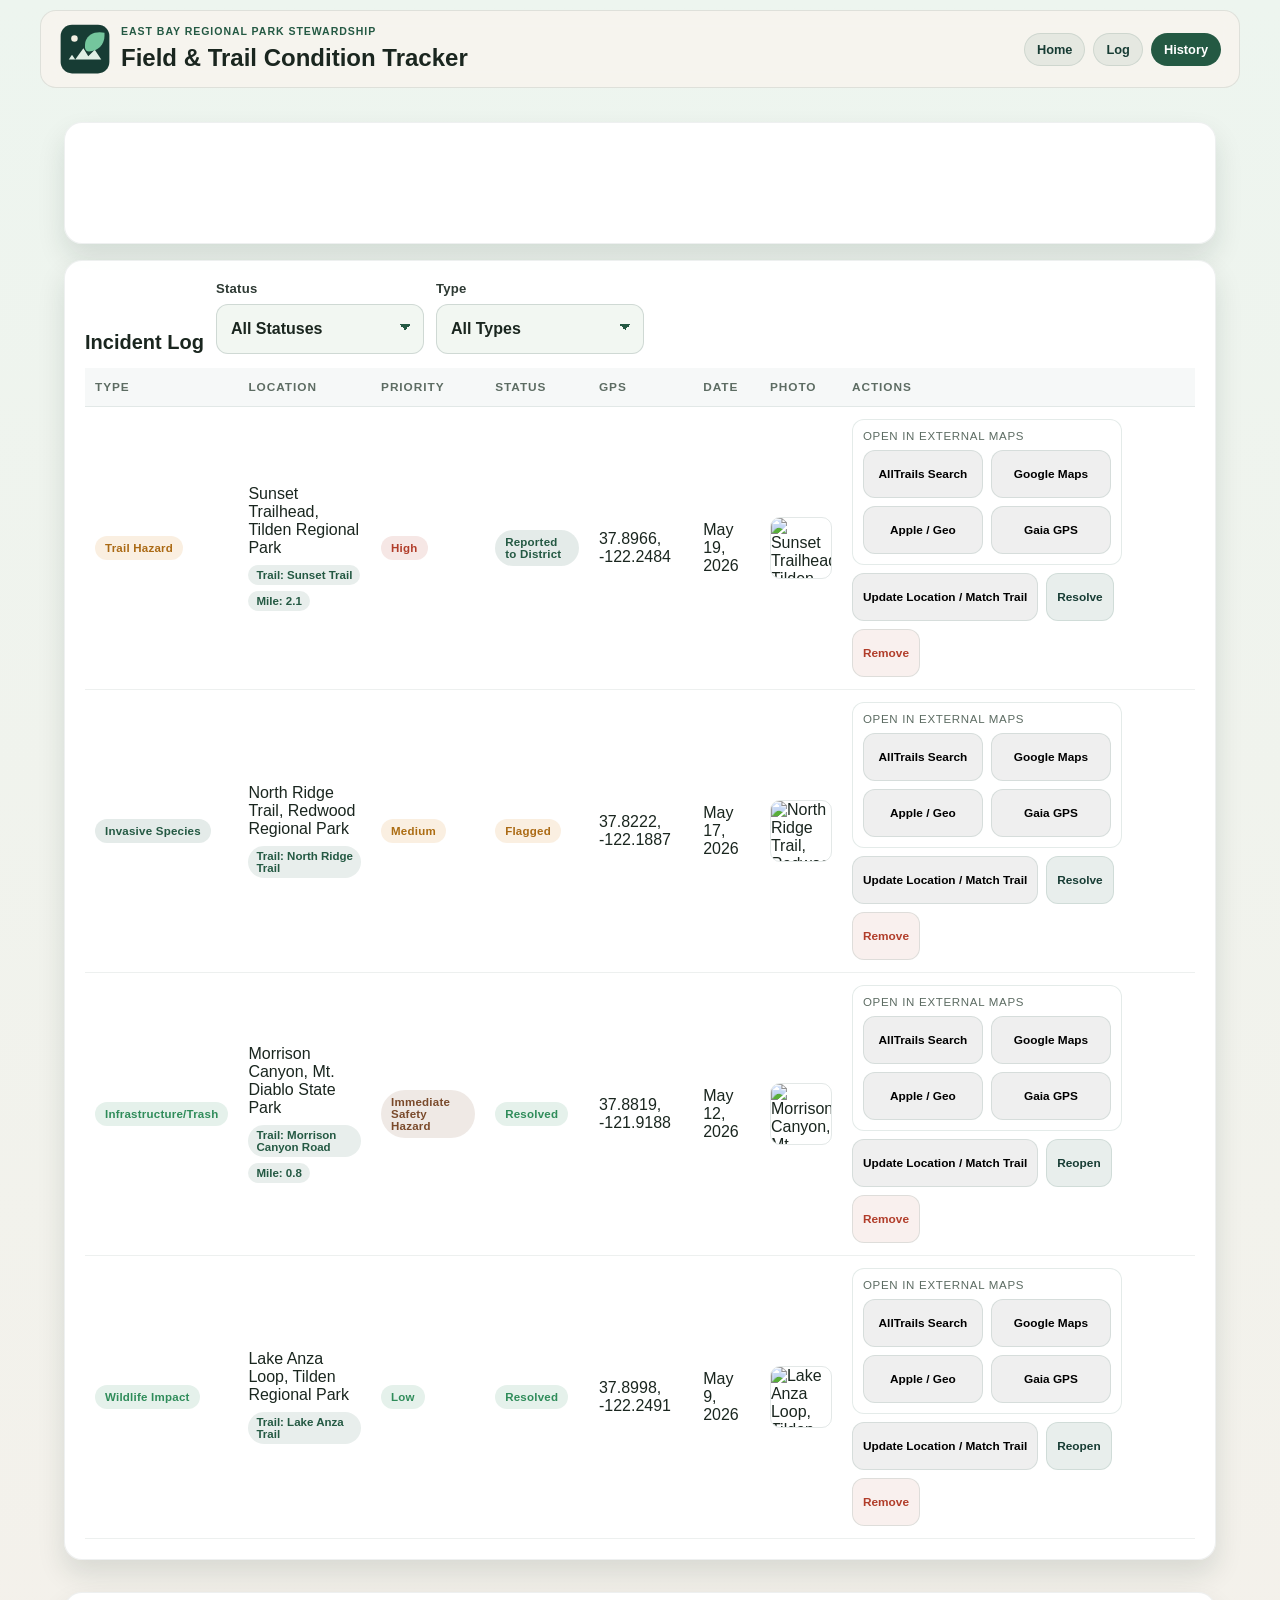
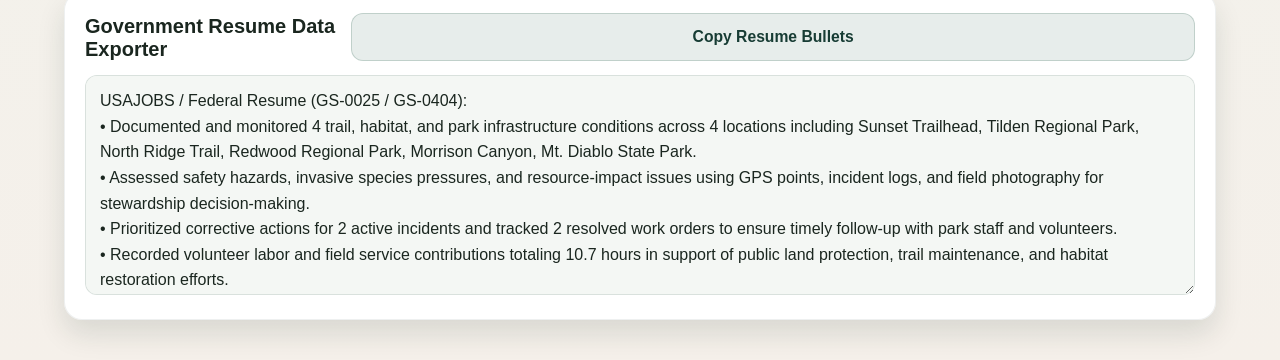
==== history.html @ 9bc18b48 "Improve home page and split log/history into dedicated pages Co-authored-by: Copilot <223556219+Copi" ====
<!DOCTYPE html>
<html lang="en">
  <head>
    <meta charset="UTF-8" />
    <meta name="viewport" content="width=device-width, initial-scale=1.0, maximum-scale=1.0, user-scalable=no, viewport-fit=cover" />
    <meta name="theme-color" content="#2e4a3b" />
    <meta name="mobile-web-app-capable" content="yes" />
    <meta name="apple-mobile-web-app-capable" content="yes" />
    <meta name="apple-mobile-web-app-title" content="TrailTracker" />
    <title>History | East Bay Field & Trail Condition Tracker</title>
    <link rel="manifest" href="manifest.json" />
    <link rel="stylesheet" href="styles.css" />
  </head>
  <body data-page="history">
    <div class="app-shell">
      <header class="topbar">
        <div class="brand-group">
          <svg class="brand-logo" viewBox="0 0 64 64" role="img" aria-label="TrailTracker logo">
            <rect x="2" y="2" width="60" height="60" rx="14" fill="#173c34"></rect>
            <path d="M12 45h40l-8-12-8 8-6-10-10 14-4-6z" fill="#dfeee4"></path>
            <path d="M44 12c-7 2-12 8-12 15v3c0 2.8 2.2 5 5 5 10.5 0 19-8.5 19-19v-4c-4-1-8-1-12 0z" fill="#74c69d"></path>
            <circle cx="19" cy="19" r="4" fill="#f3efe2"></circle>
          </svg>
          <p class="eyebrow">East Bay Regional Park Stewardship</p>
          <h1>Field & Trail Condition Tracker</h1>
        </div>
        <nav class="main-nav" aria-label="Main navigation">
          <a href="index.html" class="nav-link">Home</a>
          <a href="log.html" class="nav-link">Log</a>
          <a href="history.html" class="nav-link active">History</a>
        </nav>
      </header>

      <main class="page-panel-stack">
        <section class="panel page-header-panel">
          <p class="section-kicker">Incident history</p>
          <h2>Review ongoing issues and recent field activity.</h2>
          <p>Filter incidents, check follow-up status, and export a concise summary for district communication.</p>
        </section>

        <section class="panel table-panel history-page-panel">
          <div class="section-heading split-heading">
            <h2>Incident Log</h2>
            <div class="filters">
              <label>
                <span>Status</span>
                <select id="statusFilter">
                  <option value="all">All Statuses</option>
                  <option value="Flagged">Flagged</option>
                  <option value="Pending Trail Match">Pending Trail Match</option>
                  <option value="Reported to District">Reported to District</option>
                  <option value="Resolved">Resolved</option>
                </select>
              </label>

              <label>
                <span>Type</span>
                <select id="typeFilter">
                  <option value="all">All Types</option>
                  <option value="Trail Hazard">Trail Hazard</option>
                  <option value="Invasive Species">Invasive Species</option>
                  <option value="Infrastructure/Trash">Infrastructure/Trash</option>
                  <option value="Wildlife Impact">Wildlife Impact</option>
                </select>
              </label>
            </div>
          </div>

          <div class="table-wrap">
            <table>
              <thead>
                <tr>
                  <th>Type</th>
                  <th>Location</th>
                  <th>Priority</th>
                  <th>Status</th>
                  <th>GPS</th>
                  <th>Date</th>
                  <th>Photo</th>
                  <th>Actions</th>
                </tr>
              </thead>
              <tbody id="incidentTableBody"></tbody>
            </table>
          </div>
        </section>

        <section class="panel export-panel">
          <div class="section-heading split-heading">
            <h2>Government Resume Data Exporter</h2>
            <button id="copyResumeButton" class="secondary-button" type="button">Copy Resume Bullets</button>
          </div>

          <textarea id="resumeOutput" readonly aria-label="Resume-ready incident bullet list"></textarea>
        </section>
      </main>
    </div>

    <script src="app.js"></script>
  </body>
</html>
---- styles.css ----
:root {
  --forest-900: #173c34;
  --forest-700: #245943;
  --forest-500: #3c7b5f;
  --forest-200: #dfeee4;
  --sage-100: #f2f7f2;
  --sand-200: #efe6d5;
  --sand-500: #b88b4c;
  --earth-700: #7a4a2b;
  --danger-600: #b13d2a;
  --warning-600: #d98c2e;
  --success-600: #2f8c5a;
  --ink-900: #1a261f;
  --ink-700: #2e3a34;
  --muted: #5d6c63;
  --white: #ffffff;
  --shadow: 0 14px 28px rgba(20, 41, 32, 0.12);
}

*,
*::before,
*::after {
  box-sizing: border-box;
}

html {
  scroll-behavior: smooth;
}

body {
  margin: 0;
  min-height: 100vh;
  max-width: 100vw;
  overflow-x: hidden;
  font-family: "Inter", sans-serif;
  background: linear-gradient(180deg, #edf5ef 0%, #f5f0ea 100%);
  color: var(--ink-900);
}

img {
  display: block;
  max-width: 100%;
}

button,
input,
select,
textarea {
  font: inherit;
}

.app-shell {
  width: 100%;
  max-width: 1200px;
  margin: 0 auto;
  padding: 84px 12px 24px;
}

.topbar {
  position: fixed;
  inset: 0 0 auto 0;
  z-index: 100;
  display: flex;
  align-items: center;
  justify-content: space-between;
  gap: 12px;
  padding: 10px 12px;
  background: rgba(247, 244, 238, 0.94);
  backdrop-filter: blur(10px);
  border-bottom: 1px solid rgba(20, 53, 42, 0.12);
}

.brand-group {
  display: grid;
  grid-template-columns: 46px minmax(0, 1fr);
  grid-template-areas:
    "logo eyebrow"
    "logo title";
  align-items: center;
  column-gap: 10px;
  min-width: 0;
}

.brand-logo {
  grid-area: logo;
  width: 46px;
  height: 46px;
  flex-shrink: 0;
}

.eyebrow {
  grid-area: eyebrow;
  margin: 0;
  color: var(--forest-700);
  text-transform: uppercase;
  letter-spacing: 0.09em;
  font-size: 0.62rem;
  font-weight: 700;
  line-height: 1.2;
}

.topbar h1 {
  grid-area: title;
  margin: 2px 0 0;
  font-size: 1.05rem;
  line-height: 1.2;
  overflow-wrap: anywhere;
}

.header-actions {
  display: flex;
  align-items: center;
  gap: 10px;
}

.main-nav {
  display: flex;
  align-items: center;
  gap: 8px;
  flex-wrap: wrap;
}

.nav-link {
  display: inline-flex;
  align-items: center;
  justify-content: center;
  padding: 8px 12px;
  border-radius: 999px;
  text-decoration: none;
  color: var(--forest-900);
  background: rgba(37, 92, 72, 0.08);
  border: 1px solid rgba(37, 92, 72, 0.12);
  font-size: 0.8rem;
  font-weight: 700;
  transition: background-color 0.15s ease, transform 0.15s ease;
}

.nav-link:hover,
.nav-link:focus-visible {
  text-decoration: none;
  background: rgba(37, 92, 72, 0.12);
  transform: translateY(-1px);
}

.nav-link.active {
  background: var(--forest-700);
  border-color: transparent;
  color: var(--white);
}

.header-pill {
  display: inline-flex;
  align-items: center;
  gap: 8px;
  padding: 8px 10px;
  border-radius: 999px;
  background: rgba(37, 92, 72, 0.08);
  color: var(--forest-900);
  font-weight: 600;
  border: 1px solid rgba(37, 92, 72, 0.1);
  font-size: 0.83rem;
  white-space: nowrap;
}

.header-pill.offline {
  background: rgba(177, 61, 42, 0.08);
  color: var(--danger-600);
  border-color: rgba(177, 61, 42, 0.2);
}

.status-dot {
  width: 9px;
  height: 9px;
  border-radius: 50%;
}

.status-dot.online {
  background: var(--success-600);
  box-shadow: 0 0 0 5px rgba(47, 140, 90, 0.2);
}

.status-dot.offline {
  background: var(--danger-600);
  box-shadow: 0 0 0 5px rgba(177, 61, 42, 0.18);
}

.home-hero {
  display: grid;
  grid-template-columns: 1fr;
  gap: 18px;
  margin-bottom: 18px;
  background: linear-gradient(135deg, rgba(23, 60, 52, 0.98), rgba(60, 123, 95, 0.9));
  color: var(--white);
  position: relative;
  overflow: hidden;
}

.home-hero::after {
  content: "";
  position: absolute;
  inset: auto -30px -50px auto;
  width: 180px;
  height: 180px;
  border-radius: 50%;
  background: rgba(255, 255, 255, 0.08);
}

.hero-copy {
  position: relative;
  z-index: 1;
}

.section-kicker {
  margin: 0 0 8px;
  text-transform: uppercase;
  letter-spacing: 0.12em;
  font-size: 0.7rem;
  font-weight: 800;
  opacity: 0.82;
}

.home-hero h2 {
  margin: 0 0 10px;
  font-size: clamp(1.6rem, 3vw, 2.4rem);
  line-height: 1.2;
  max-width: 14ch;
}

.home-hero p {
  margin: 0;
  line-height: 1.6;
  max-width: 62ch;
  color: rgba(255, 255, 255, 0.85);
}

.hero-meta {
  position: relative;
  z-index: 1;
  display: grid;
  grid-template-columns: repeat(3, minmax(0, 1fr));
  gap: 10px;
}

.mini-stat {
  padding: 12px 14px;
  border-radius: 14px;
  border: 1px solid rgba(255, 255, 255, 0.18);
  background: rgba(255, 255, 255, 0.08);
  backdrop-filter: blur(6px);
}

.mini-label {
  display: block;
  font-size: 0.7rem;
  letter-spacing: 0.08em;
  text-transform: uppercase;
  opacity: 0.8;
  margin-bottom: 8px;
}

.mini-stat strong {
  font-size: clamp(1.2rem, 2vw, 1.7rem);
  line-height: 1;
}

.dashboard {
  display: grid;
  grid-template-columns: 1fr;
  gap: 12px;
}

.stat-card {
  background: var(--white);
  border-radius: 16px;
  padding: 16px;
  box-shadow: var(--shadow);
  border: 1px solid rgba(20, 53, 42, 0.07);
  transition: transform 0.2s ease, box-shadow 0.2s ease;
}

.stat-card:hover {
  transform: translateY(-2px);
  box-shadow: 0 18px 30px rgba(20, 41, 32, 0.12);
}

.stat-card .stat-label {
  display: block;
  color: var(--muted);
  font-size: 0.76rem;
  font-weight: 700;
  margin-bottom: 10px;
  text-transform: uppercase;
  letter-spacing: 0.07em;
}

.stat-card strong {
  font-size: 1.9rem;
  line-height: 1;
}

.stat-card.total {
  border-top: 4px solid var(--forest-500);
}

.stat-card.pending {
  border-top: 4px solid var(--warning-600);
}

.stat-card.resolved {
  border-top: 4px solid var(--success-600);
}

.stat-card.hours {
  border-top: 4px solid var(--sand-500);
}

.dashboard-actions {
  margin: 12px 0 14px;
  display: grid;
  grid-template-columns: 1fr;
  gap: 10px;
}

.dashboard-actions .secondary-button {
  width: 100%;
}

.hero-actions {
  display: grid;
  grid-template-columns: 1fr;
  gap: 10px;
  margin-top: 14px;
}

.hero-actions a {
  display: inline-flex;
  align-items: center;
  justify-content: center;
  text-decoration: none;
}

.page-panel-stack {
  display: grid;
  gap: 16px;
  margin-top: 18px;
}

.page-header-panel {
  background: linear-gradient(135deg, rgba(23, 60, 52, 0.96), rgba(72, 126, 100, 0.9));
  color: var(--white);
}

.page-header-panel h2,
.page-header-panel p {
  margin: 0;
  color: var(--white);
}

.page-header-panel h2 {
  margin-bottom: 8px;
  font-size: clamp(1.6rem, 3vw, 2.2rem);
  line-height: 1.2;
}

.page-header-panel p:last-child {
  margin-top: 6px;
  color: rgba(255, 255, 255, 0.85);
}

.insight-grid {
  display: grid;
  grid-template-columns: 1fr;
  gap: 12px;
}

.insight-card {
  padding: 16px;
  border-radius: 14px;
  background: rgba(37, 92, 72, 0.04);
  border: 1px solid rgba(37, 92, 72, 0.08);
}

.insight-card h3 {
  margin: 0 0 8px;
  font-size: 1.08rem;
}

.insight-card p {
  margin: 0;
  color: var(--muted);
  line-height: 1.6;
}

.main-grid {
  display: grid;
  grid-template-columns: 1fr;
  gap: 16px;
  align-items: start;
}

.panel {
  background: rgba(255, 255, 255, 0.96);
  border-radius: 18px;
  padding: 16px;
  box-shadow: var(--shadow);
  border: 1px solid rgba(20, 53, 42, 0.07);
  min-width: 0;
}

.section-heading {
  margin-bottom: 14px;
}

.section-heading h2 {
  margin: 0;
  font-size: 1.25rem;
}

.split-heading {
  display: flex;
  flex-direction: column;
  align-items: stretch;
  gap: 12px;
}

.field-grid {
  display: grid;
  grid-template-columns: 1fr;
  gap: 12px;
}

label {
  display: flex;
  flex-direction: column;
  gap: 8px;
  color: var(--ink-700);
  font-weight: 600;
}

label span {
  font-size: 0.82rem;
  letter-spacing: 0.02em;
}

input,
select,
textarea {
  width: 100%;
  min-height: 48px;
  border: 1px solid rgba(28, 66, 56, 0.16);
  border-radius: 12px;
  padding: 12px 14px;
  background: var(--sage-100);
  color: var(--ink-900);
  font-size: 16px;
  line-height: 1.35;
  transition: border-color 0.2s ease, box-shadow 0.2s ease, background-color 0.2s ease;
}

textarea {
  max-width: 100%;
}

select {
  min-height: 50px;
  padding-right: 40px;
  white-space: normal;
  overflow-wrap: anywhere;
  text-overflow: ellipsis;
  appearance: none;
  background-image: linear-gradient(45deg, transparent 50%, var(--forest-700) 50%), linear-gradient(135deg, var(--forest-700) 50%, transparent 50%);
  background-position: calc(100% - 18px) calc(50% - 2px), calc(100% - 12px) calc(50% - 2px);
  background-size: 6px 6px, 6px 6px;
  background-repeat: no-repeat;
}

option {
  font-size: 16px;
  line-height: 1.35;
  white-space: normal;
}

input:focus,
select:focus,
textarea:focus,
button:focus-visible {
  outline: none;
  border-color: rgba(37, 92, 72, 0.72);
  box-shadow: 0 0 0 4px rgba(37, 92, 72, 0.15);
}

.full-width {
  grid-column: 1 / -1;
}

.check-row {
  flex-direction: row;
  align-items: center;
  gap: 10px;
  font-weight: 600;
}

.check-row input[type="checkbox"] {
  width: 20px;
  height: 20px;
  min-height: 20px;
  margin: 0;
}

.check-row span {
  font-size: 0.86rem;
}

.gps-row {
  display: grid;
  grid-template-columns: 1fr;
  gap: 10px;
  max-width: 100%;
}

.gps-row input {
  min-width: 0;
}

.photo-preview {
  margin: 14px 0;
  border-radius: 14px;
  overflow: hidden;
  border: 1px solid rgba(28, 66, 56, 0.14);
  background: linear-gradient(135deg, rgba(37, 92, 72, 0.07), rgba(184, 139, 76, 0.13));
  box-shadow: inset 0 0 0 1px rgba(37, 92, 72, 0.08);
  max-width: 100%;
}

.photo-preview img {
  width: 100%;
  height: 220px;
  object-fit: cover;
}

.photo-flag,
.gps-flag {
  display: inline-flex;
  align-items: center;
  gap: 8px;
  padding: 7px 10px;
  border-radius: 999px;
  font-size: 0.75rem;
  font-weight: 700;
  background: rgba(47, 140, 90, 0.1);
  color: var(--forest-700);
  max-width: 100%;
}

.form-actions {
  display: grid;
  grid-template-columns: 1fr;
  gap: 10px;
  margin-top: 14px;
}

.primary-button,
.secondary-button,
.table-button {
  border: none;
  border-radius: 12px;
  cursor: pointer;
  transition: transform 0.15s ease, box-shadow 0.15s ease, opacity 0.15s ease, filter 0.15s ease;
  font-weight: 700;
  min-height: 48px;
  font-size: 0.98rem;
  touch-action: manipulation;
}

.primary-button {
  width: 100%;
  padding: 14px 20px;
  background: linear-gradient(135deg, var(--forest-700), var(--forest-500));
  color: var(--white);
  box-shadow: 0 12px 18px rgba(37, 92, 72, 0.24);
}

.secondary-button {
  width: 100%;
  padding: 12px 16px;
  background: rgba(37, 92, 72, 0.11);
  color: var(--forest-900);
  border: 1px solid rgba(37, 92, 72, 0.2);
}

.table-button {
  padding: 11px 12px;
  font-size: 0.84rem;
  border: 1px solid rgba(37, 92, 72, 0.12);
}

.table-button:disabled {
  opacity: 0.5;
  cursor: not-allowed;
}

.primary-button:hover,
.secondary-button:hover,
.table-button:hover {
  transform: translateY(-1px);
}

.primary-button:active,
.secondary-button:active,
.table-button:active {
  transform: scale(0.98);
  filter: brightness(0.97);
}

.filters {
  display: grid;
  grid-template-columns: 1fr;
  gap: 10px;
}

.filters label {
  min-width: 0;
}

.table-wrap {
  overflow-x: visible;
}

table,
thead,
tbody,
th,
td,
tr {
  display: block;
}

thead {
  display: none;
}

tbody {
  display: flex;
  flex-direction: column;
  gap: 12px;
}

tbody tr {
  display: grid;
  gap: 10px;
  padding: 14px;
  border: 1px solid rgba(28, 66, 56, 0.1);
  border-radius: 16px;
  background: rgba(242, 247, 242, 0.8);
  width: 100%;
}

tbody td {
  padding: 0;
  border-bottom: none;
  min-width: 0;
}

tbody td::before {
  content: attr(data-label);
  display: block;
  font-size: 0.7rem;
  font-weight: 700;
  letter-spacing: 0.08em;
  text-transform: uppercase;
  color: var(--muted);
  margin-bottom: 6px;
}

.badge {
  display: inline-flex;
  align-items: center;
  padding: 6px 10px;
  border-radius: 999px;
  font-size: 0.72rem;
  font-weight: 700;
  letter-spacing: 0.02em;
}

.badge.low {
  background: rgba(47, 140, 90, 0.12);
  color: var(--success-600);
}

.badge.medium {
  background: rgba(217, 140, 46, 0.14);
  color: #ac6d13;
}

.badge.high {
  background: rgba(177, 61, 42, 0.12);
  color: var(--danger-600);
}

.badge.immediate {
  background: rgba(122, 74, 43, 0.12);
  color: var(--earth-700);
}

.badge.flagged {
  background: rgba(217, 140, 46, 0.14);
  color: #ab6a14;
}

.badge.reported {
  background: rgba(37, 92, 72, 0.12);
  color: var(--forest-700);
}

.badge.resolved {
  background: rgba(47, 140, 90, 0.12);
  color: var(--success-600);
}

.photo-thumb {
  width: 62px;
  height: 62px;
  object-fit: cover;
  border-radius: 10px;
  border: 1px solid rgba(28, 66, 56, 0.12);
}

.empty-state {
  color: var(--muted);
  font-style: italic;
}

.actions {
  display: grid;
  grid-template-columns: 1fr;
  gap: 8px;
}

.external-map-group {
  border: 1px solid rgba(37, 92, 72, 0.12);
  border-radius: 12px;
  padding: 10px;
  background: rgba(255, 255, 255, 0.78);
}

.external-map-label {
  display: block;
  margin-bottom: 8px;
  font-size: 0.72rem;
  text-transform: uppercase;
  letter-spacing: 0.06em;
  color: var(--muted);
}

.external-map-actions {
  display: grid;
  grid-template-columns: 1fr;
  gap: 8px;
}

.trail-meta {
  display: flex;
  flex-wrap: wrap;
  gap: 6px;
  margin-top: 8px;
}

.trail-chip {
  display: inline-flex;
  align-items: center;
  padding: 4px 8px;
  border-radius: 999px;
  font-size: 0.72rem;
  font-weight: 600;
  background: rgba(37, 92, 72, 0.1);
  color: var(--forest-700);
}

.inline-edit-form {
  display: grid;
  grid-template-columns: 1fr;
  gap: 10px;
  padding: 12px;
  border: 1px solid rgba(37, 92, 72, 0.16);
  border-radius: 14px;
  background: rgba(255, 255, 255, 0.85);
}

.inline-edit-form label {
  font-weight: 600;
  gap: 6px;
}

.inline-edit-form label span {
  font-size: 0.75rem;
}

.inline-edit-actions {
  display: grid;
  grid-template-columns: 1fr;
  gap: 8px;
}

.toggle-btn {
  background: rgba(37, 92, 72, 0.1);
  color: var(--forest-900);
}

.remove-btn {
  background: rgba(177, 61, 42, 0.08);
  color: var(--danger-600);
}

.export-panel {
  margin-top: 16px;
}

#resumeOutput {
  min-height: 220px;
  resize: vertical;
  background: #f4f7f4;
  border: 1px solid rgba(28, 66, 56, 0.12);
  line-height: 1.6;
}

@media (min-width: 600px) {
  .app-shell {
    padding: 94px 18px 32px;
  }

  .topbar {
    padding: 12px 18px;
  }

  .topbar h1 {
    font-size: 1.22rem;
  }

  .header-actions {
    gap: 12px;
  }

  .home-hero {
    grid-template-columns: minmax(0, 1.6fr) minmax(200px, 1fr);
    align-items: end;
  }

  .hero-actions {
    grid-template-columns: repeat(2, minmax(0, 1fr));
  }

  .insight-grid {
    grid-template-columns: repeat(3, minmax(0, 1fr));
  }

  .hero-meta {
    grid-template-columns: 1fr;
    align-self: stretch;
  }

  .dashboard {
    grid-template-columns: repeat(2, minmax(0, 1fr));
  }

  .field-grid {
    grid-template-columns: repeat(2, minmax(0, 1fr));
  }

  .gps-row {
    grid-template-columns: 1fr auto;
  }

  .gps-row .secondary-button {
    width: auto;
    min-width: 176px;
  }

  .form-actions {
    grid-template-columns: 1fr 1fr;
  }
}

@media (min-width: 768px) {
  .app-shell {
    padding: 104px 24px 40px;
  }

  .topbar {
    border: 1px solid rgba(20, 53, 42, 0.1);
    border-radius: 16px;
    width: min(1200px, calc(100vw - 24px));
    left: 50%;
    transform: translateX(-50%);
    top: 10px;
  }

  .brand-group {
    grid-template-columns: 52px minmax(0, 1fr);
  }

  .brand-logo {
    width: 52px;
    height: 52px;
  }

  .eyebrow {
    font-size: 0.66rem;
  }

  .topbar h1 {
    font-size: 1.5rem;
  }

  .dashboard {
    grid-template-columns: repeat(4, minmax(0, 1fr));
  }

  .dashboard-actions .secondary-button {
    width: 100%;
    min-width: 0;
  }

  .main-grid {
    grid-template-columns: minmax(300px, 0.95fr) minmax(450px, 1.45fr);
    gap: 22px;
  }

  .panel {
    padding: 20px;
  }

  .split-heading {
    flex-direction: row;
    align-items: end;
  }

  .filters {
    grid-template-columns: repeat(2, minmax(180px, 1fr));
    gap: 12px;
  }

  table {
    width: 100%;
    border-collapse: collapse;
    min-width: 0;
  }

  table,
  thead,
  tbody,
  th,
  td,
  tr {
    display: revert;
  }

  thead {
    display: table-header-group;
  }

  tbody {
    display: table-row-group;
  }

  tbody tr {
    display: table-row;
    background: transparent;
    border: none;
    border-radius: 0;
    padding: 0;
  }

  thead th {
    font-size: 0.74rem;
    text-transform: uppercase;
    letter-spacing: 0.08em;
    color: var(--muted);
    background: rgba(37, 92, 72, 0.04);
    padding: 12px 10px;
    text-align: left;
    border-bottom: 1px solid rgba(28, 66, 56, 0.09);
  }

  tbody td {
    padding: 12px 10px;
    border-bottom: 1px solid rgba(28, 66, 56, 0.08);
    vertical-align: middle;
  }

  tbody td::before {
    display: none;
  }

  .actions {
    display: flex;
    flex-wrap: wrap;
  }

  .external-map-actions {
    grid-template-columns: repeat(2, minmax(120px, 1fr));
  }

  .inline-edit-actions {
    grid-template-columns: repeat(2, minmax(130px, 1fr));
  }

  .table-button {
    min-height: 48px;
    padding: 8px 10px;
    font-size: 0.74rem;
  }
}
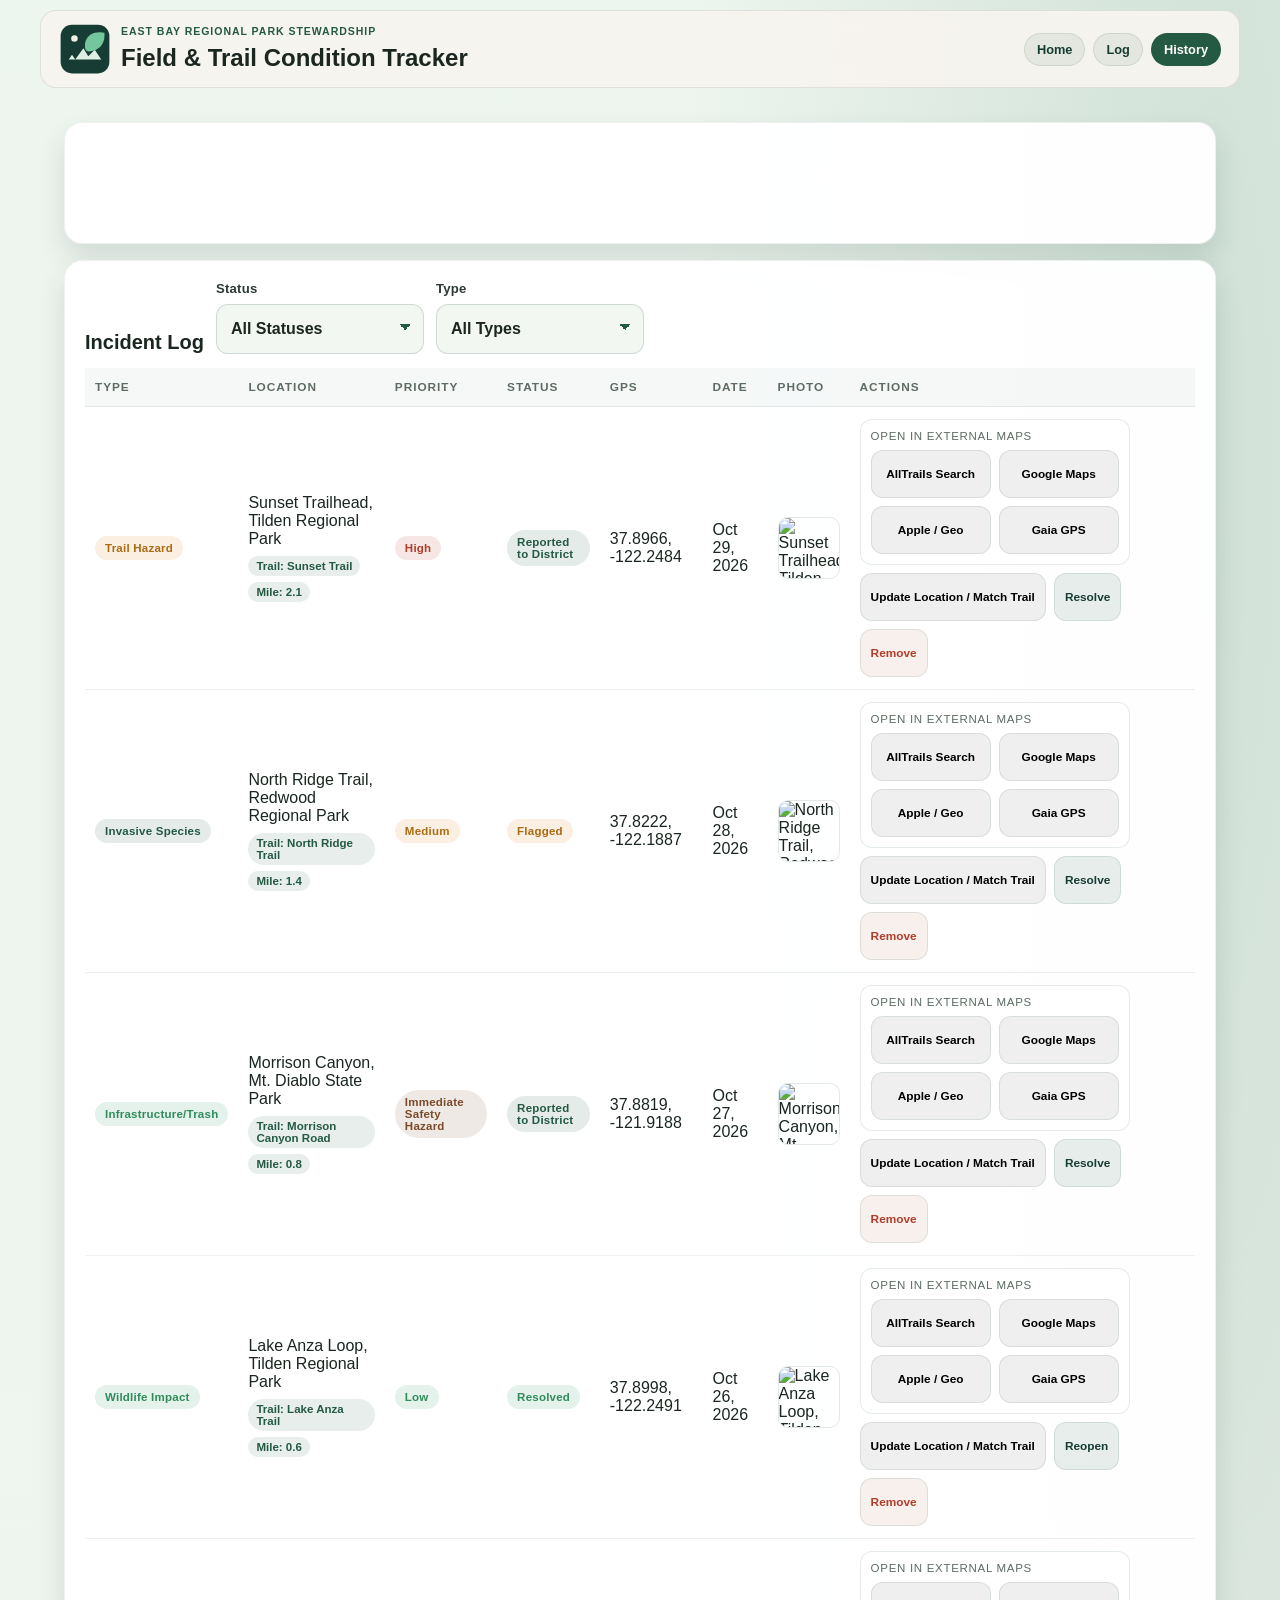
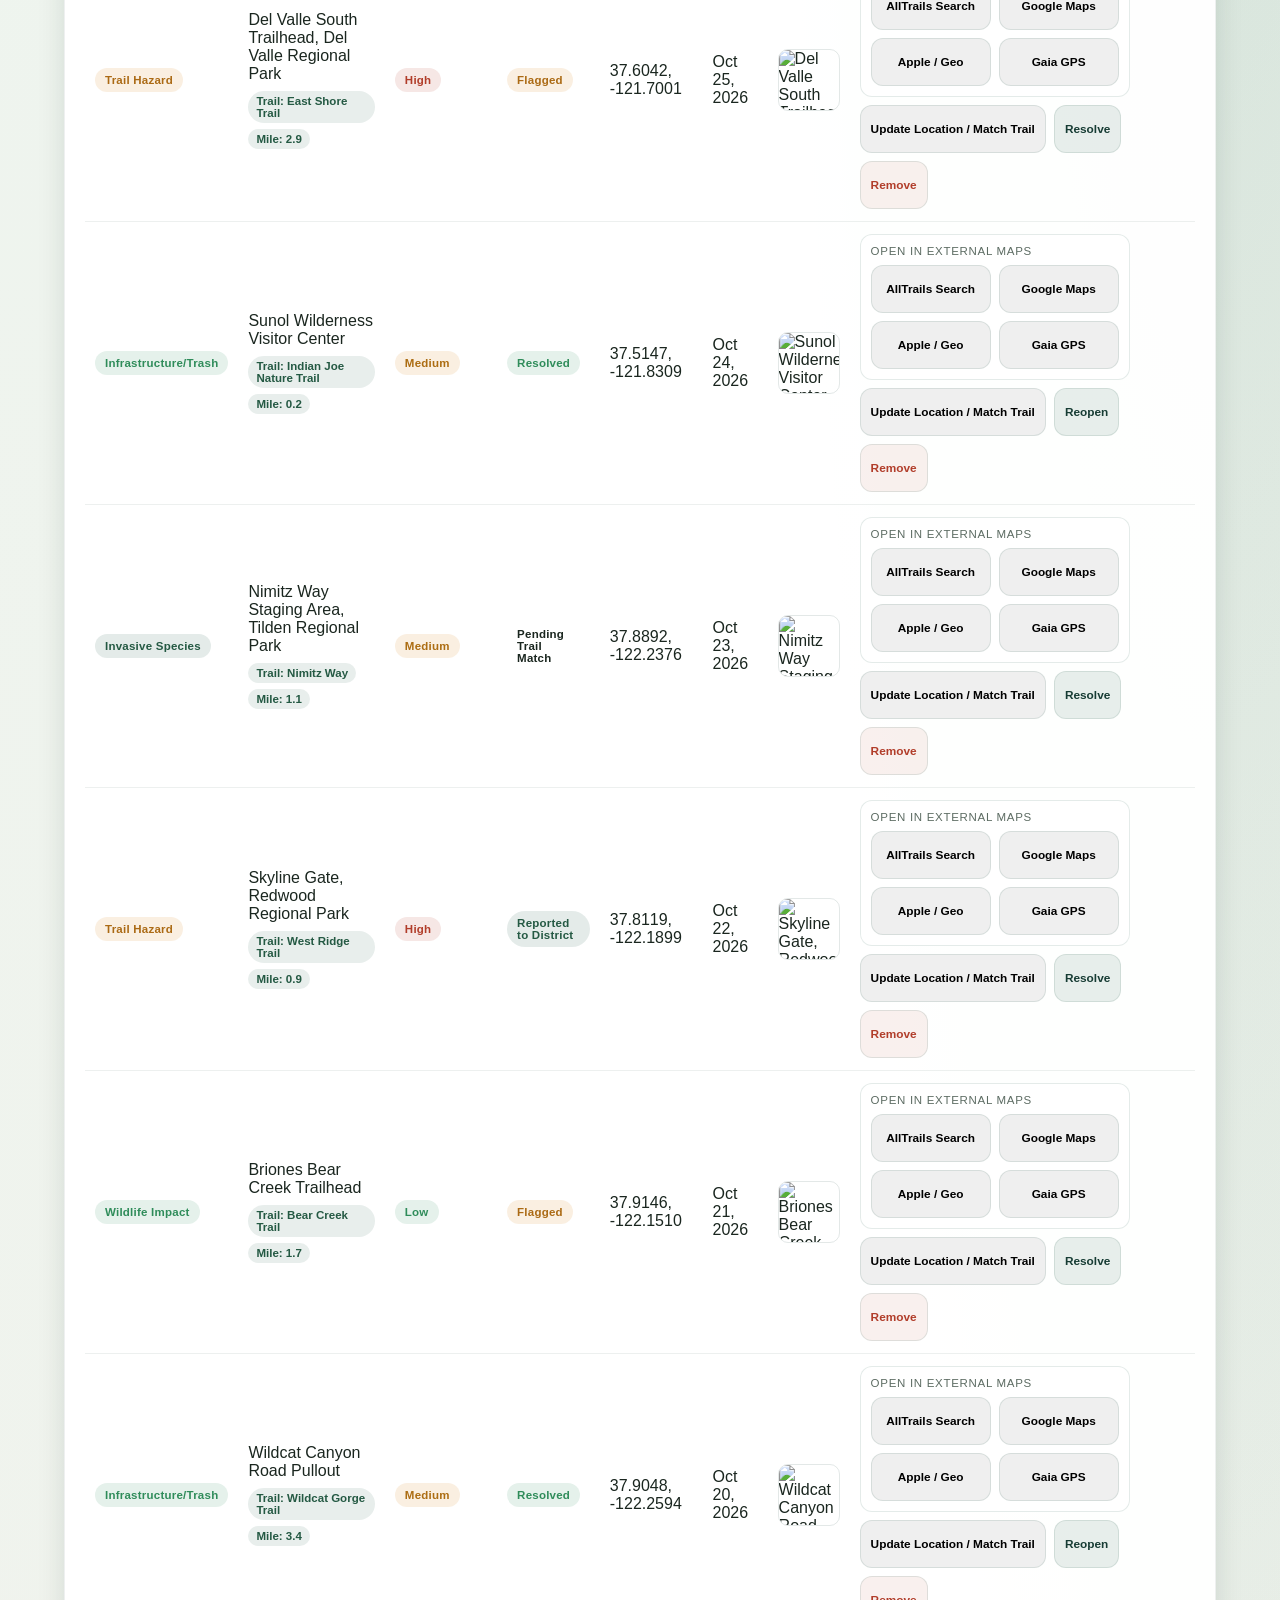
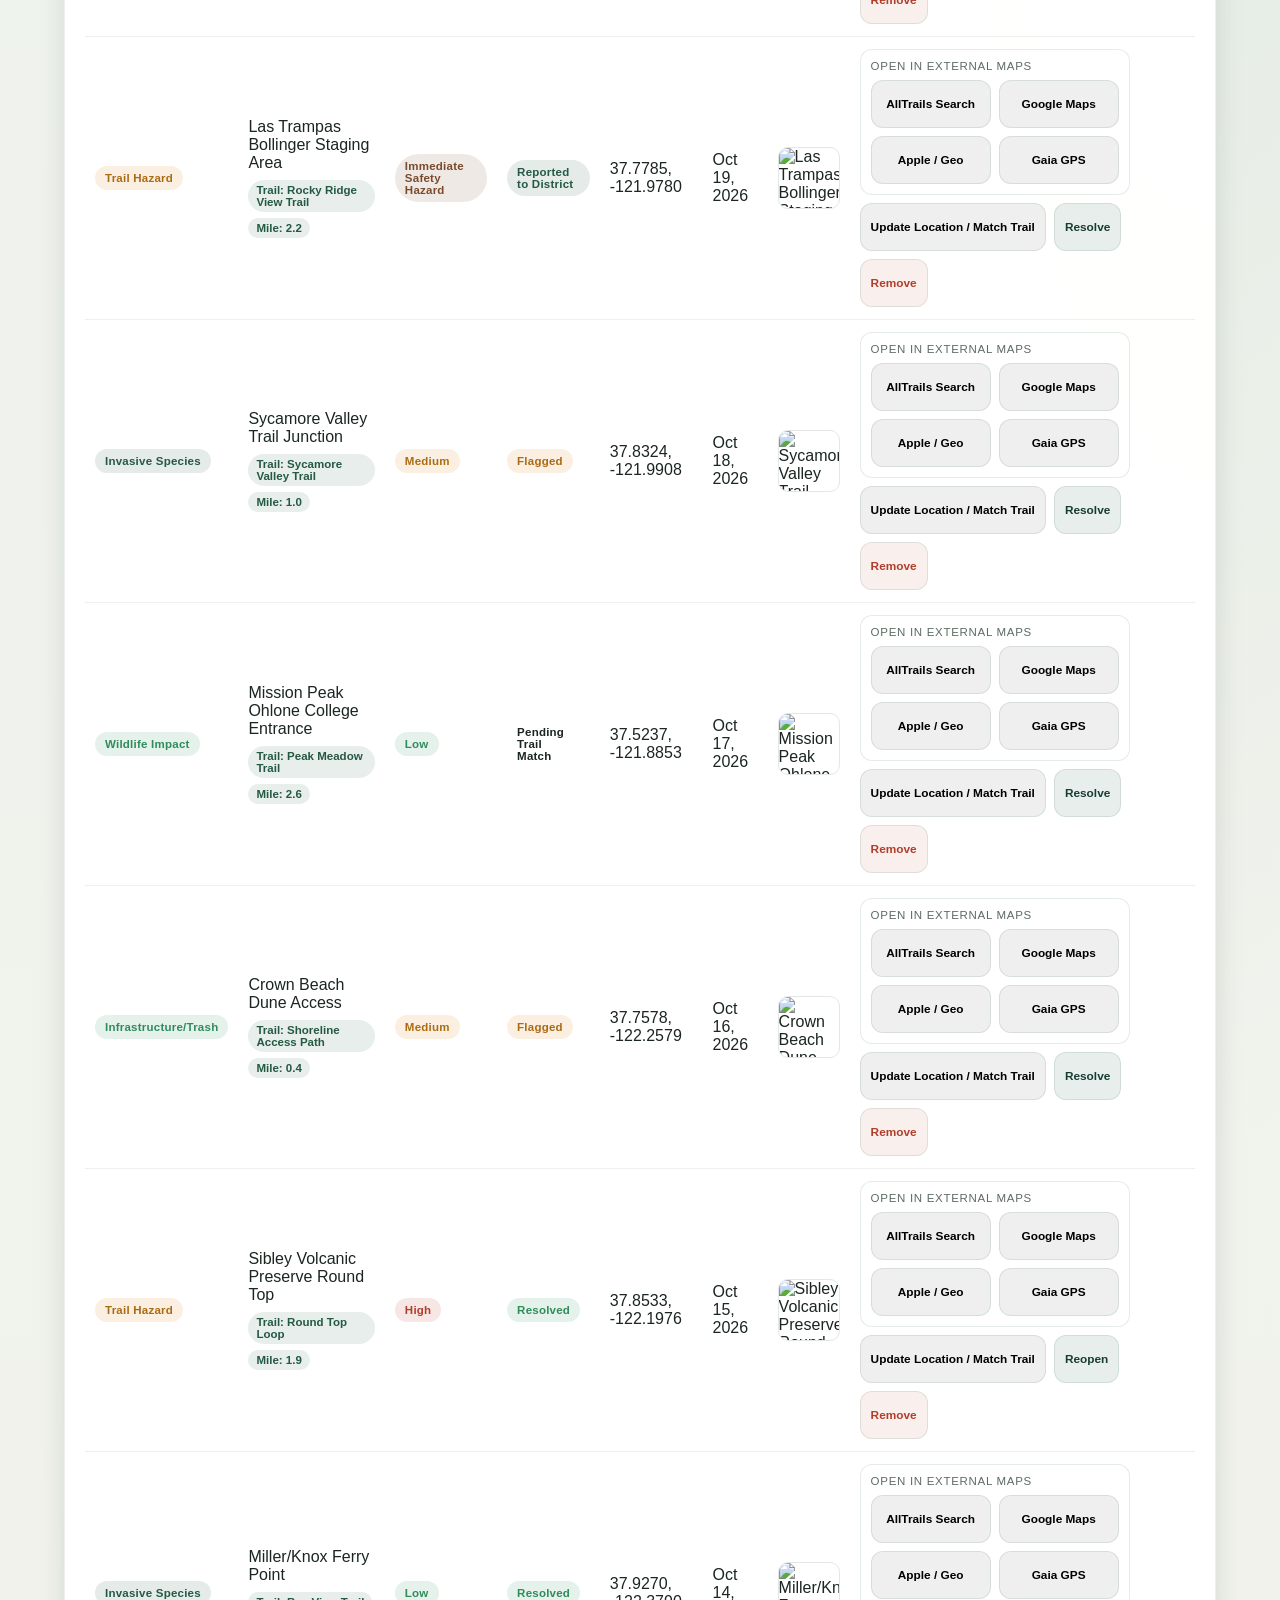
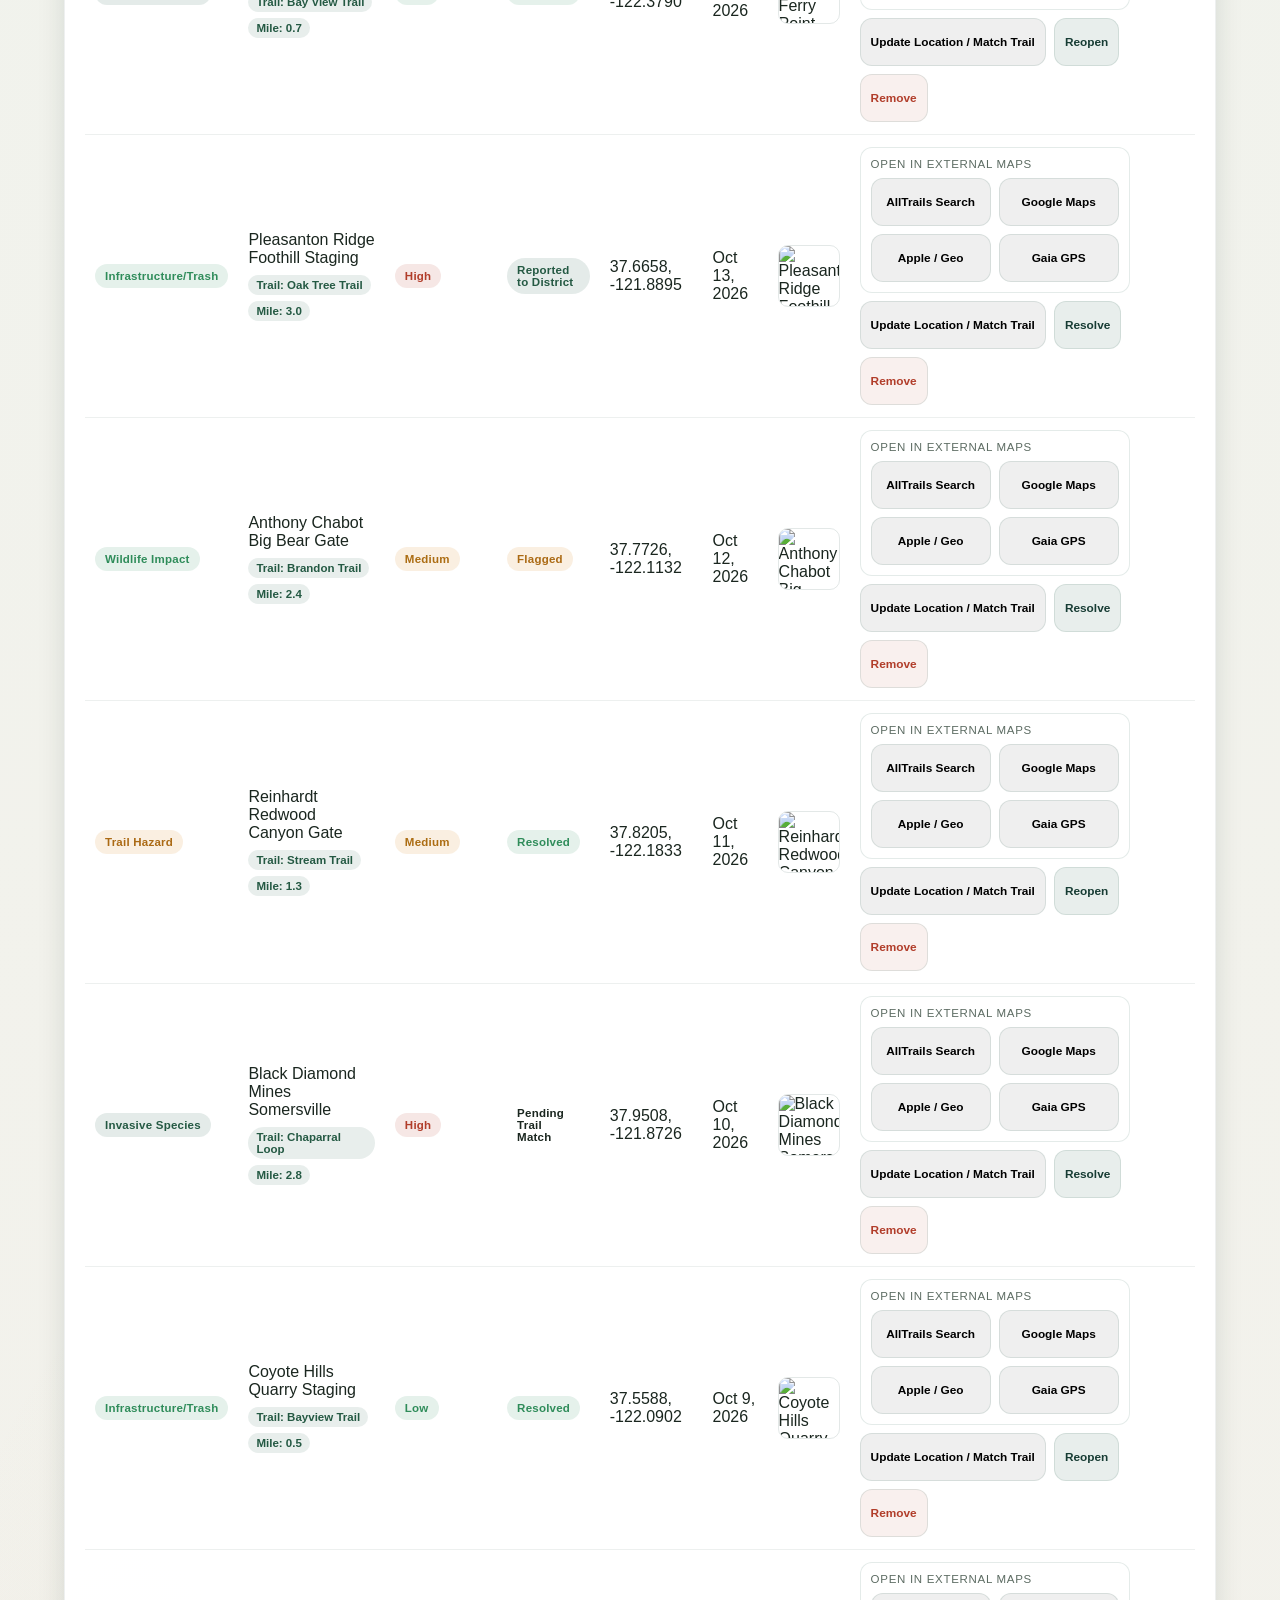
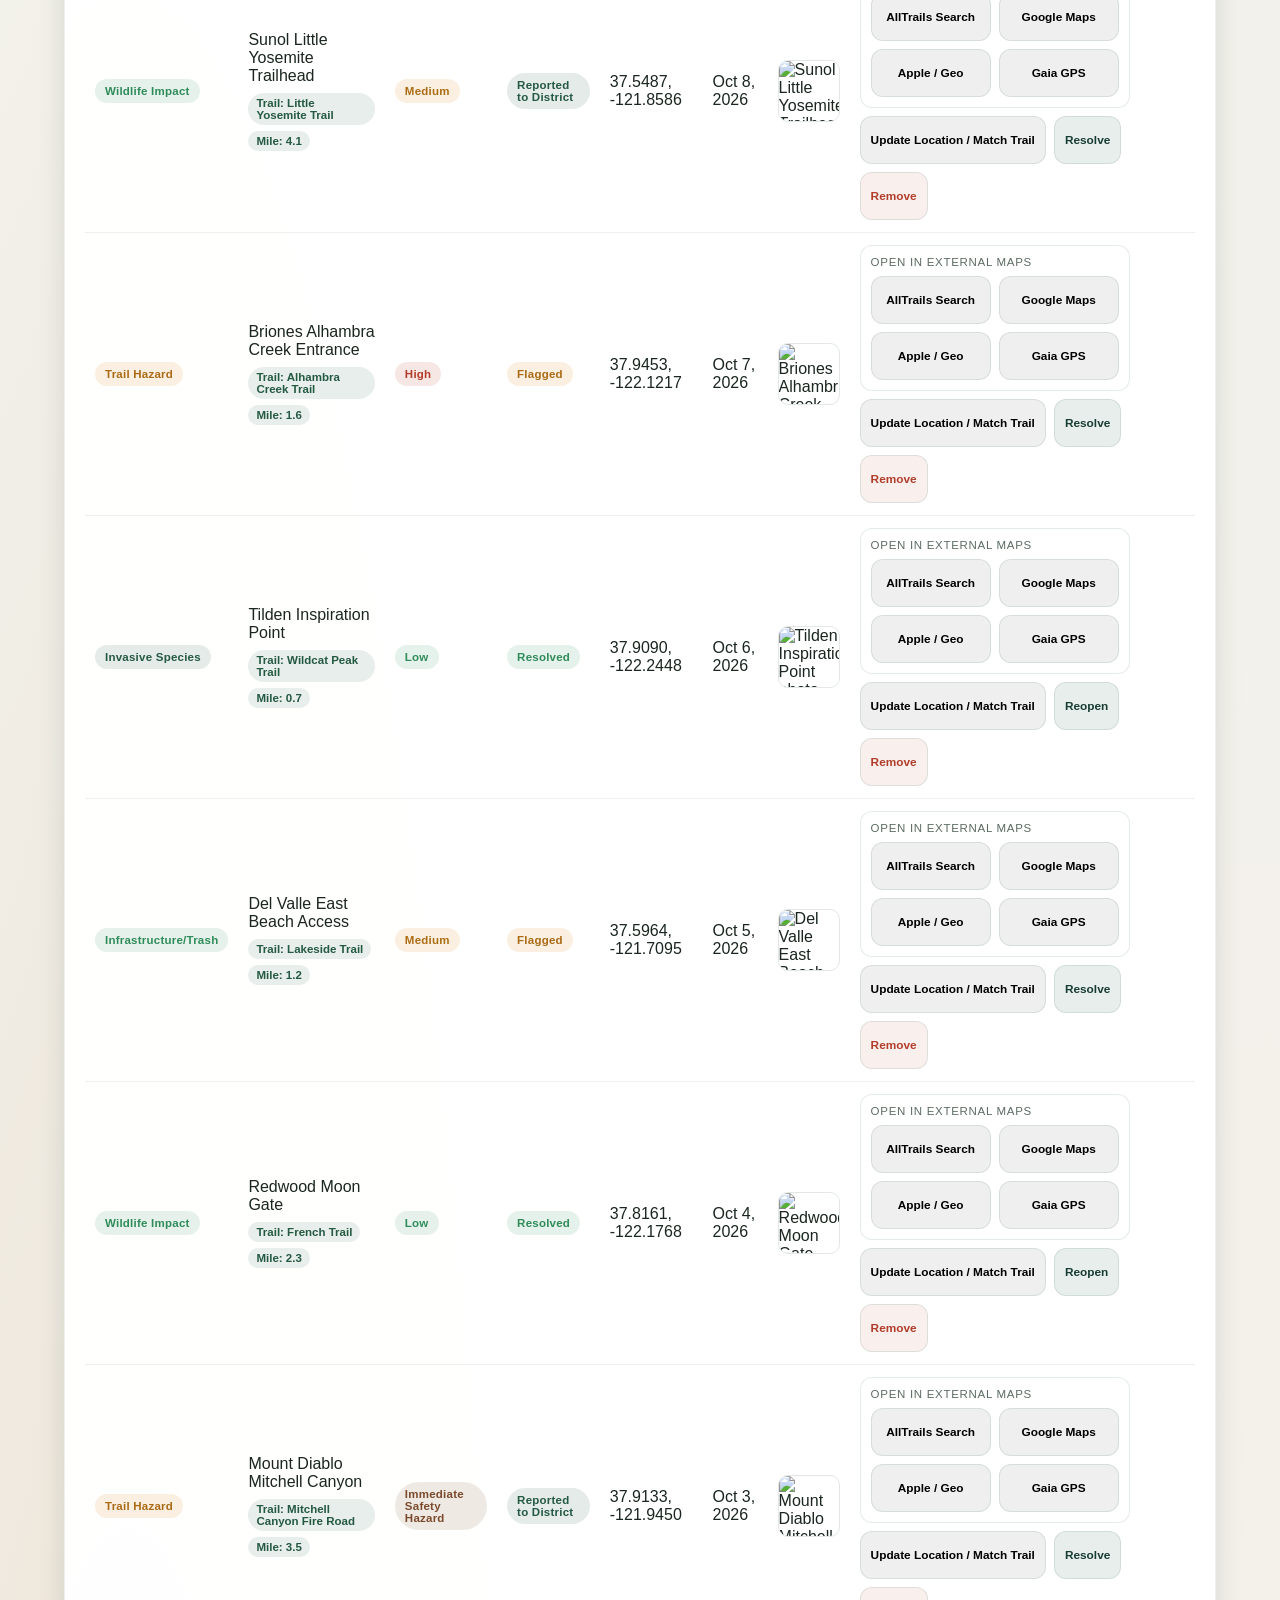
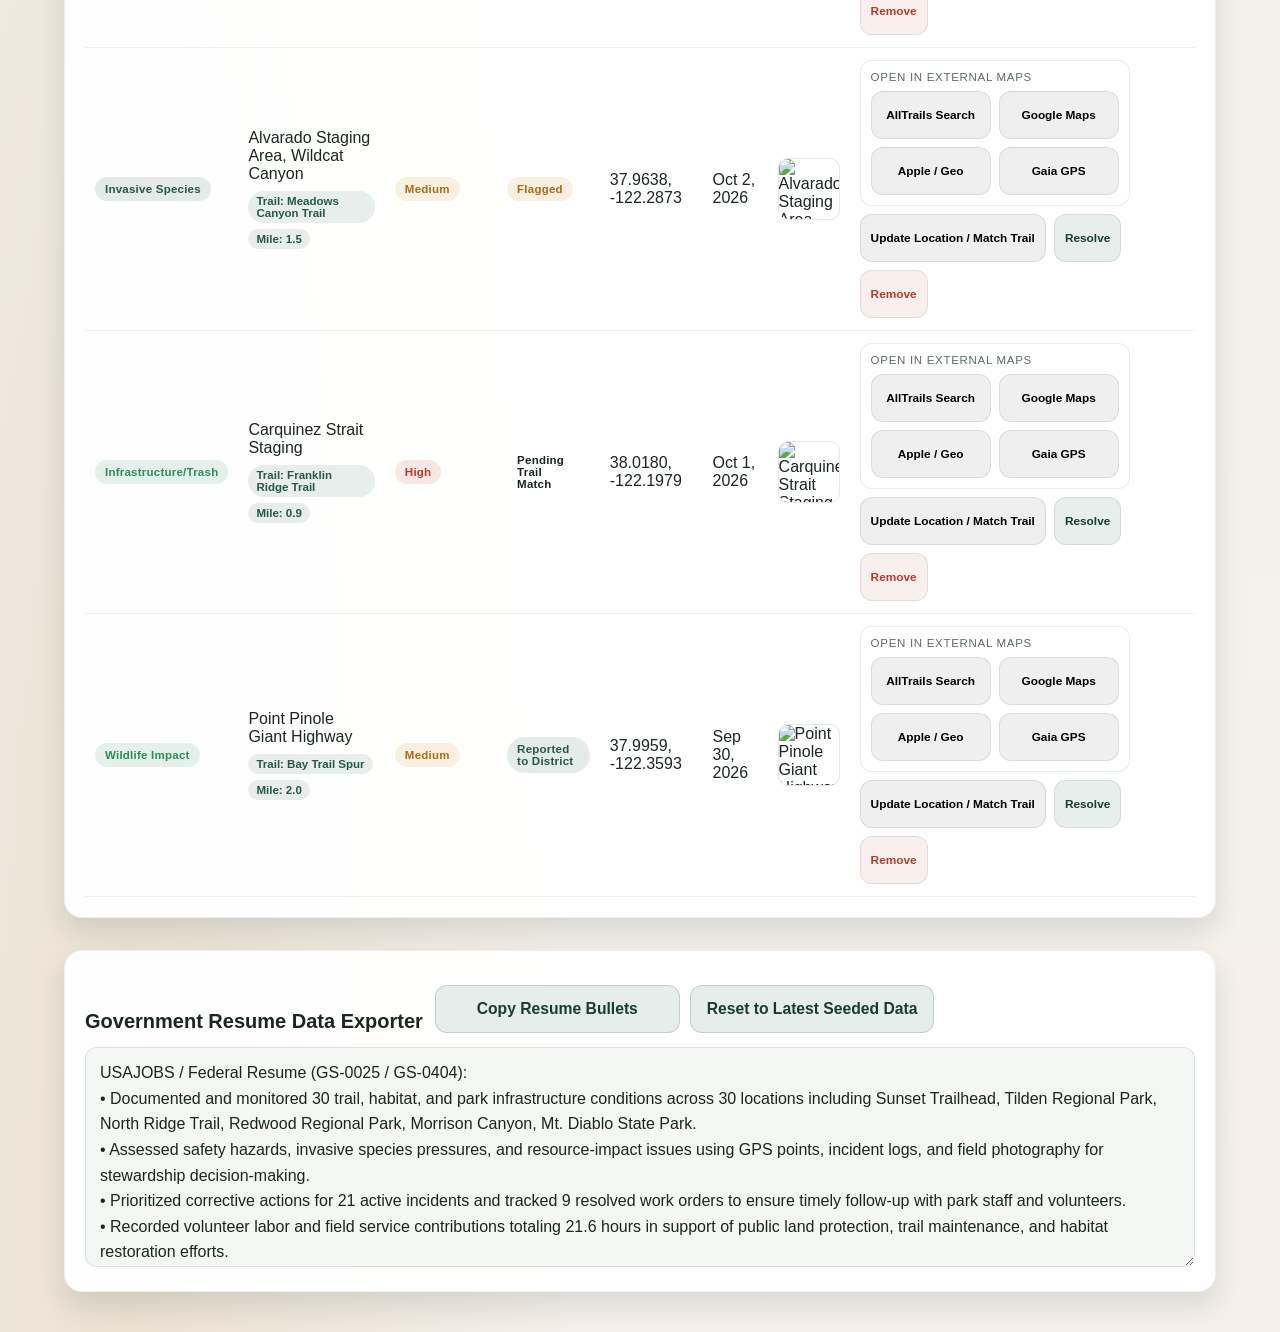
==== commit be095073: "Add one-click reset to latest seeded dataset Co-authored-by: Copilot <223556219+Copilot@users.norepl" ====
--- a/history.html
+++ b/history.html
@@ -88,7 +88,10 @@
         <section class="panel export-panel">
           <div class="section-heading split-heading">
             <h2>Government Resume Data Exporter</h2>
-            <button id="copyResumeButton" class="secondary-button" type="button">Copy Resume Bullets</button>
+            <div class="hero-actions">
+              <button id="copyResumeButton" class="secondary-button" type="button">Copy Resume Bullets</button>
+              <button id="resetSeededDataButton" class="secondary-button" type="button">Reset to Latest Seeded Data</button>
+            </div>
           </div>
 
           <textarea id="resumeOutput" readonly aria-label="Resume-ready incident bullet list"></textarea>
--- a/styles.css
+++ b/styles.css
@@ -33,7 +33,10 @@
   max-width: 100vw;
   overflow-x: hidden;
   font-family: "Inter", sans-serif;
-  background: linear-gradient(180deg, #edf5ef 0%, #f5f0ea 100%);
+  background:
+    radial-gradient(60% 60% at 95% 5%, rgba(60, 123, 95, 0.16), transparent 70%),
+    radial-gradient(50% 50% at 10% 100%, rgba(184, 139, 76, 0.15), transparent 70%),
+    linear-gradient(180deg, #edf5ef 0%, #f5f0ea 100%);
   color: var(--ink-900);
 }
 
@@ -223,7 +226,7 @@
   margin: 0 0 10px;
   font-size: clamp(1.6rem, 3vw, 2.4rem);
   line-height: 1.2;
-  max-width: 14ch;
+  max-width: 20ch;
 }
 
 .home-hero p {
@@ -231,6 +234,121 @@
   line-height: 1.6;
   max-width: 62ch;
   color: rgba(255, 255, 255, 0.85);
+}
+
+.hero-description {
+  margin-bottom: 14px;
+}
+
+.hero-data-grid {
+  display: grid;
+  grid-template-columns: 1fr;
+  gap: 10px;
+}
+
+.hero-data-card {
+  background: rgba(255, 255, 255, 0.09);
+  border: 1px solid rgba(255, 255, 255, 0.22);
+  border-radius: 12px;
+  padding: 12px;
+}
+
+.hero-data-card h3 {
+  margin: 0 0 10px;
+  font-size: 0.88rem;
+  letter-spacing: 0.04em;
+  text-transform: uppercase;
+  color: rgba(255, 255, 255, 0.92);
+}
+
+.hero-stat-grid {
+  display: grid;
+  grid-template-columns: repeat(2, minmax(0, 1fr));
+  gap: 8px;
+}
+
+.hero-stat-item {
+  border-radius: 10px;
+  padding: 10px;
+  background: rgba(255, 255, 255, 0.12);
+}
+
+.hero-stat-item span {
+  display: block;
+  font-size: 0.72rem;
+  color: rgba(255, 255, 255, 0.84);
+  letter-spacing: 0.02em;
+}
+
+.hero-stat-item strong {
+  display: block;
+  margin-top: 4px;
+  font-size: 1.2rem;
+  line-height: 1;
+}
+
+.hero-map-list,
+.hero-photo-list {
+  display: grid;
+  gap: 8px;
+}
+
+.hero-map-item {
+  display: block;
+  text-decoration: none;
+  color: inherit;
+  border-radius: 10px;
+  padding: 10px;
+  background: rgba(255, 255, 255, 0.1);
+  border: 1px solid rgba(255, 255, 255, 0.16);
+}
+
+.hero-map-item:hover,
+.hero-map-item:focus-visible {
+  background: rgba(255, 255, 255, 0.16);
+}
+
+.hero-map-item strong {
+  display: block;
+  font-size: 0.86rem;
+}
+
+.hero-map-item span {
+  display: block;
+  margin-top: 4px;
+  font-size: 0.75rem;
+  color: rgba(255, 255, 255, 0.83);
+}
+
+.hero-photo-item {
+  display: grid;
+  grid-template-columns: 54px 1fr;
+  gap: 8px;
+  align-items: center;
+  border-radius: 10px;
+  padding: 8px;
+  background: rgba(255, 255, 255, 0.1);
+  border: 1px solid rgba(255, 255, 255, 0.16);
+}
+
+.hero-photo-item img {
+  width: 54px;
+  height: 54px;
+  object-fit: cover;
+  border-radius: 8px;
+}
+
+.hero-photo-meta strong {
+  display: block;
+  font-size: 0.82rem;
+  line-height: 1.2;
+}
+
+.hero-photo-meta span {
+  display: block;
+  margin-top: 2px;
+  font-size: 0.72rem;
+  color: rgba(255, 255, 255, 0.84);
 }
 
 .hero-meta {
@@ -312,6 +430,130 @@
 
 .stat-card.hours {
   border-top: 4px solid var(--sand-500);
+}
+
+.home-analytics {
+  margin-top: 14px;
+}
+
+.analytics-subtitle {
+  margin: 0;
+  color: var(--muted);
+  font-weight: 600;
+  font-size: 0.9rem;
+}
+
+.analytics-grid {
+  display: grid;
+  grid-template-columns: 1fr;
+  gap: 12px;
+}
+
+.analytics-card {
+  background: rgba(37, 92, 72, 0.035);
+  border: 1px solid rgba(37, 92, 72, 0.12);
+  border-radius: 14px;
+  padding: 14px;
+}
+
+.analytics-card h3 {
+  margin: 0 0 12px;
+  font-size: 1rem;
+  color: var(--ink-900);
+}
+
+.chart-rows {
+  display: grid;
+  gap: 10px;
+}
+
+.chart-row {
+  display: grid;
+  grid-template-columns: minmax(80px, 1fr) auto;
+  gap: 8px 10px;
+  align-items: center;
+}
+
+.chart-label {
+  color: var(--ink-700);
+  font-size: 0.82rem;
+  font-weight: 700;
+}
+
+.chart-value {
+  color: var(--muted);
+  font-size: 0.78rem;
+  font-weight: 700;
+}
+
+.chart-track {
+  grid-column: 1 / -1;
+  height: 10px;
+  border-radius: 999px;
+  background: rgba(37, 92, 72, 0.11);
+  overflow: hidden;
+}
+
+.chart-fill {
+  display: block;
+  height: 100%;
+  border-radius: inherit;
+  min-width: 0;
+}
+
+.chart-fill.status {
+  background: linear-gradient(135deg, #2f8c5a, #245943);
+}
+
+.chart-fill.type {
+  background: linear-gradient(135deg, #3c7b5f, #b88b4c);
+}
+
+.trend-card {
+  background: linear-gradient(180deg, rgba(36, 89, 67, 0.07), rgba(36, 89, 67, 0.02));
+}
+
+.trend-chart {
+  min-height: 190px;
+  display: grid;
+  grid-template-columns: repeat(7, minmax(0, 1fr));
+  gap: 10px;
+  align-items: end;
+}
+
+.trend-col {
+  min-width: 0;
+  display: grid;
+  gap: 8px;
+  justify-items: center;
+}
+
+.trend-bar {
+  width: 100%;
+  height: 110px;
+  display: flex;
+  align-items: end;
+  border-radius: 10px;
+  background: rgba(37, 92, 72, 0.12);
+  overflow: hidden;
+}
+
+.trend-fill {
+  width: 100%;
+  background: linear-gradient(180deg, rgba(60, 123, 95, 0.45), rgba(36, 89, 67, 0.95));
+  border-radius: 10px;
+}
+
+.trend-count {
+  font-size: 0.75rem;
+  font-weight: 700;
+  color: var(--ink-700);
+}
+
+.trend-label {
+  font-size: 0.68rem;
+  letter-spacing: 0.04em;
+  color: var(--muted);
 }
 
 .dashboard-actions {
@@ -845,6 +1087,10 @@
     align-items: end;
   }
 
+  .hero-data-grid {
+    grid-template-columns: repeat(3, minmax(0, 1fr));
+  }
+
   .hero-actions {
     grid-template-columns: repeat(2, minmax(0, 1fr));
   }
@@ -859,6 +1105,10 @@
   }
 
   .dashboard {
+    grid-template-columns: repeat(2, minmax(0, 1fr));
+  }
+
+  .analytics-grid {
     grid-template-columns: repeat(2, minmax(0, 1fr));
   }
 
@@ -913,6 +1163,10 @@
 
   .dashboard {
     grid-template-columns: repeat(4, minmax(0, 1fr));
+  }
+
+  .analytics-grid {
+    grid-template-columns: repeat(3, minmax(0, 1fr));
   }
 
   .dashboard-actions .secondary-button {
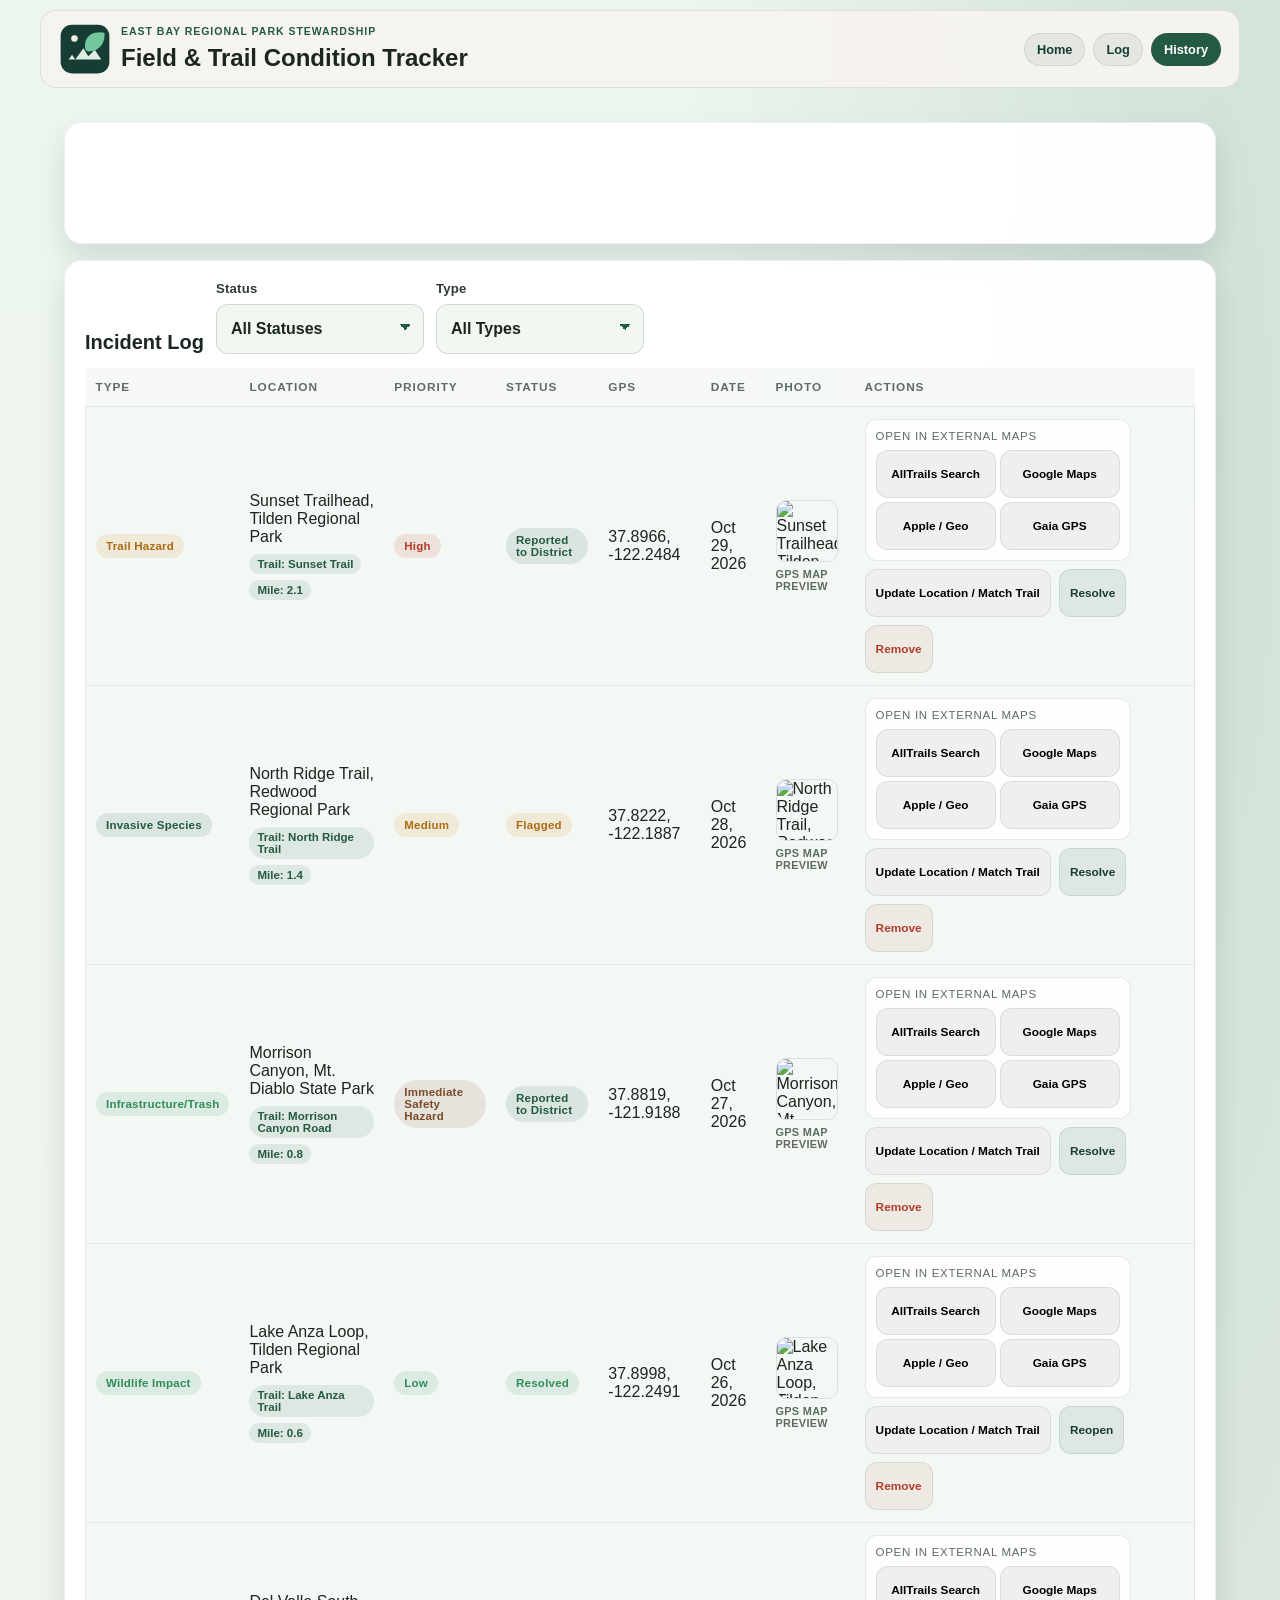
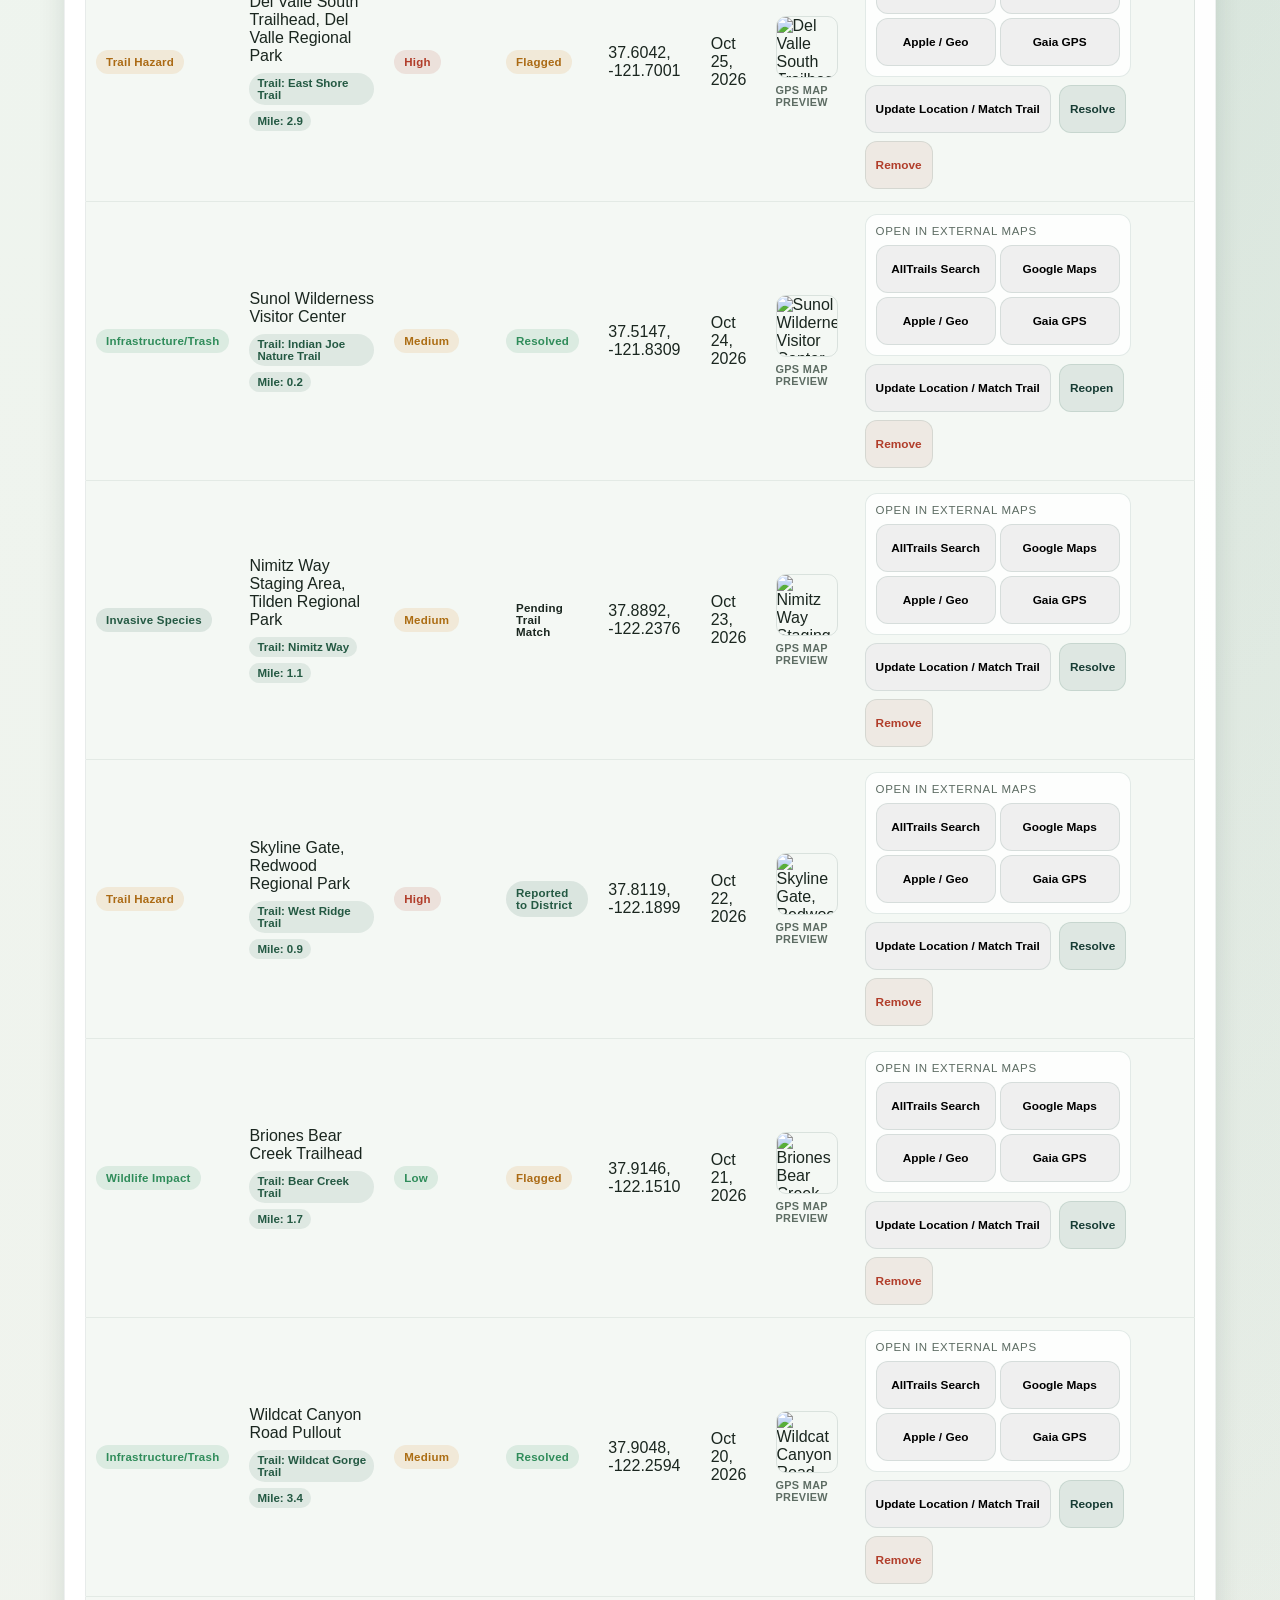
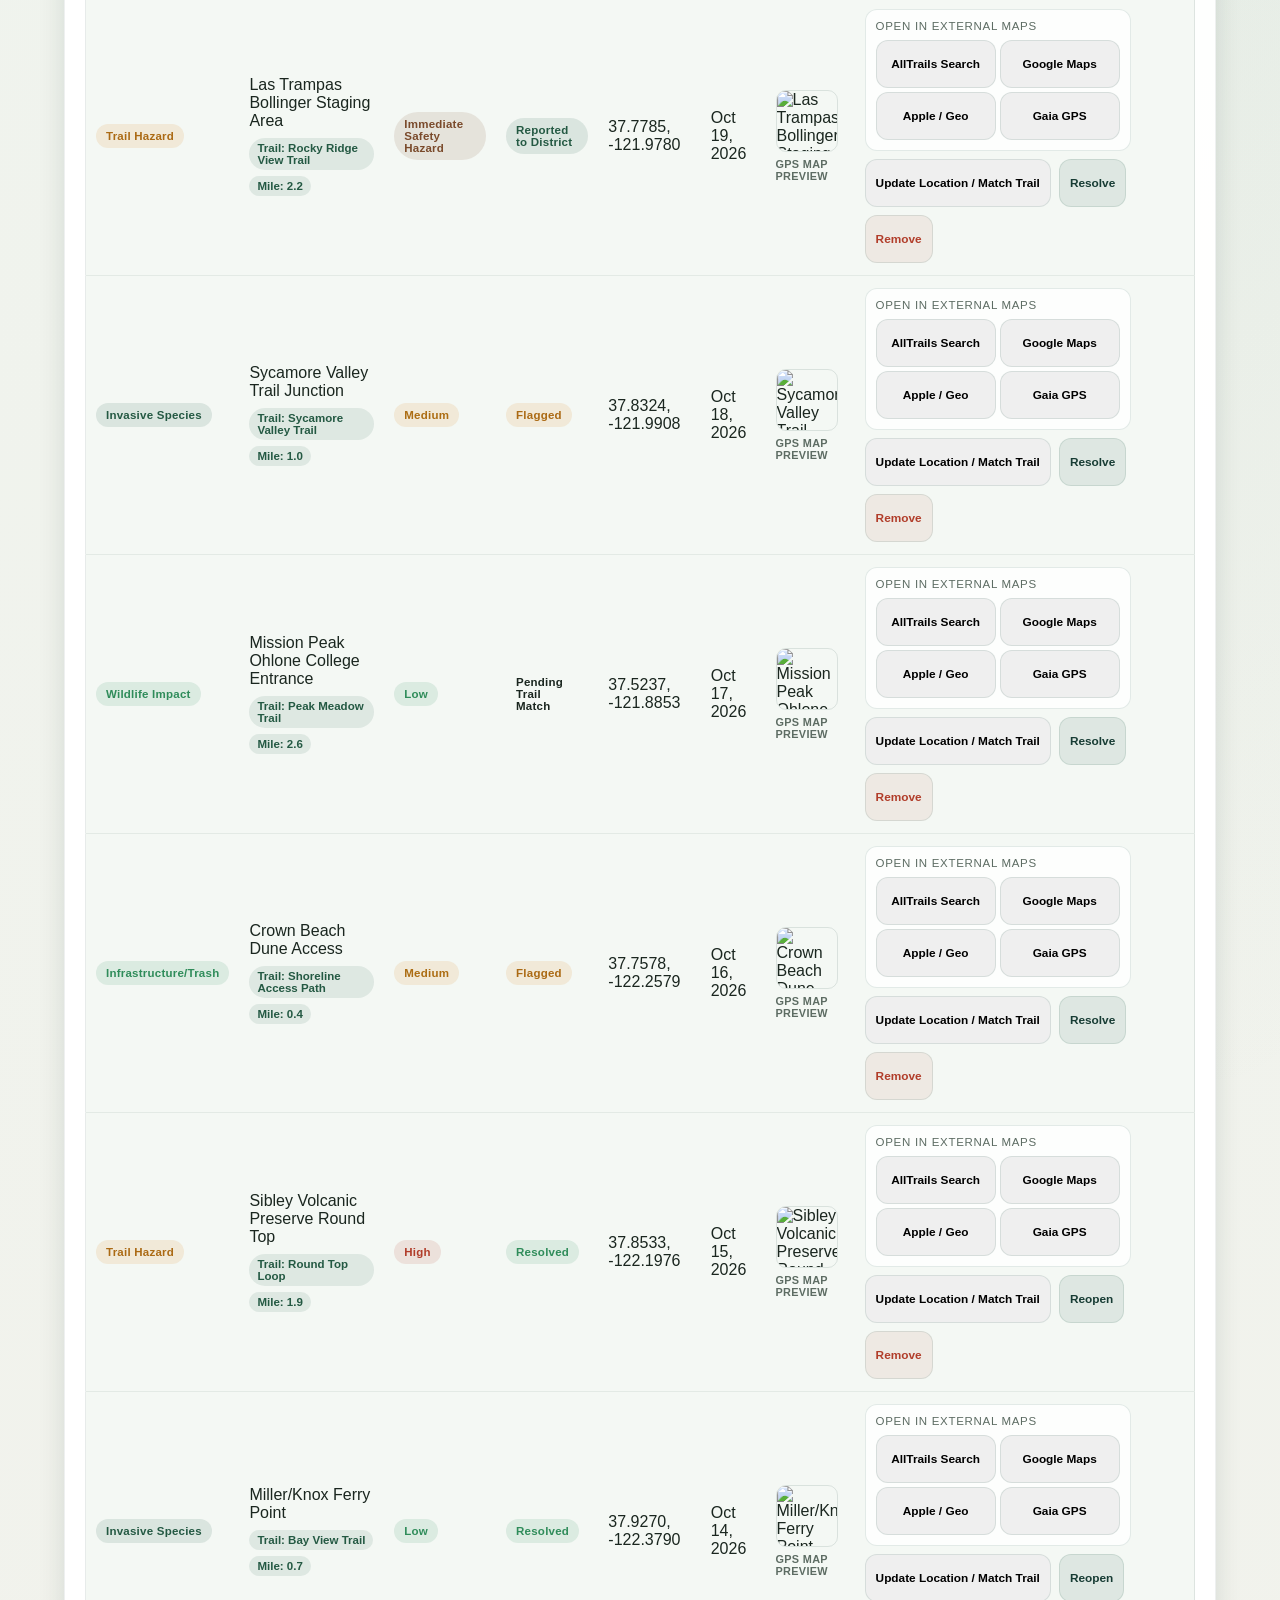
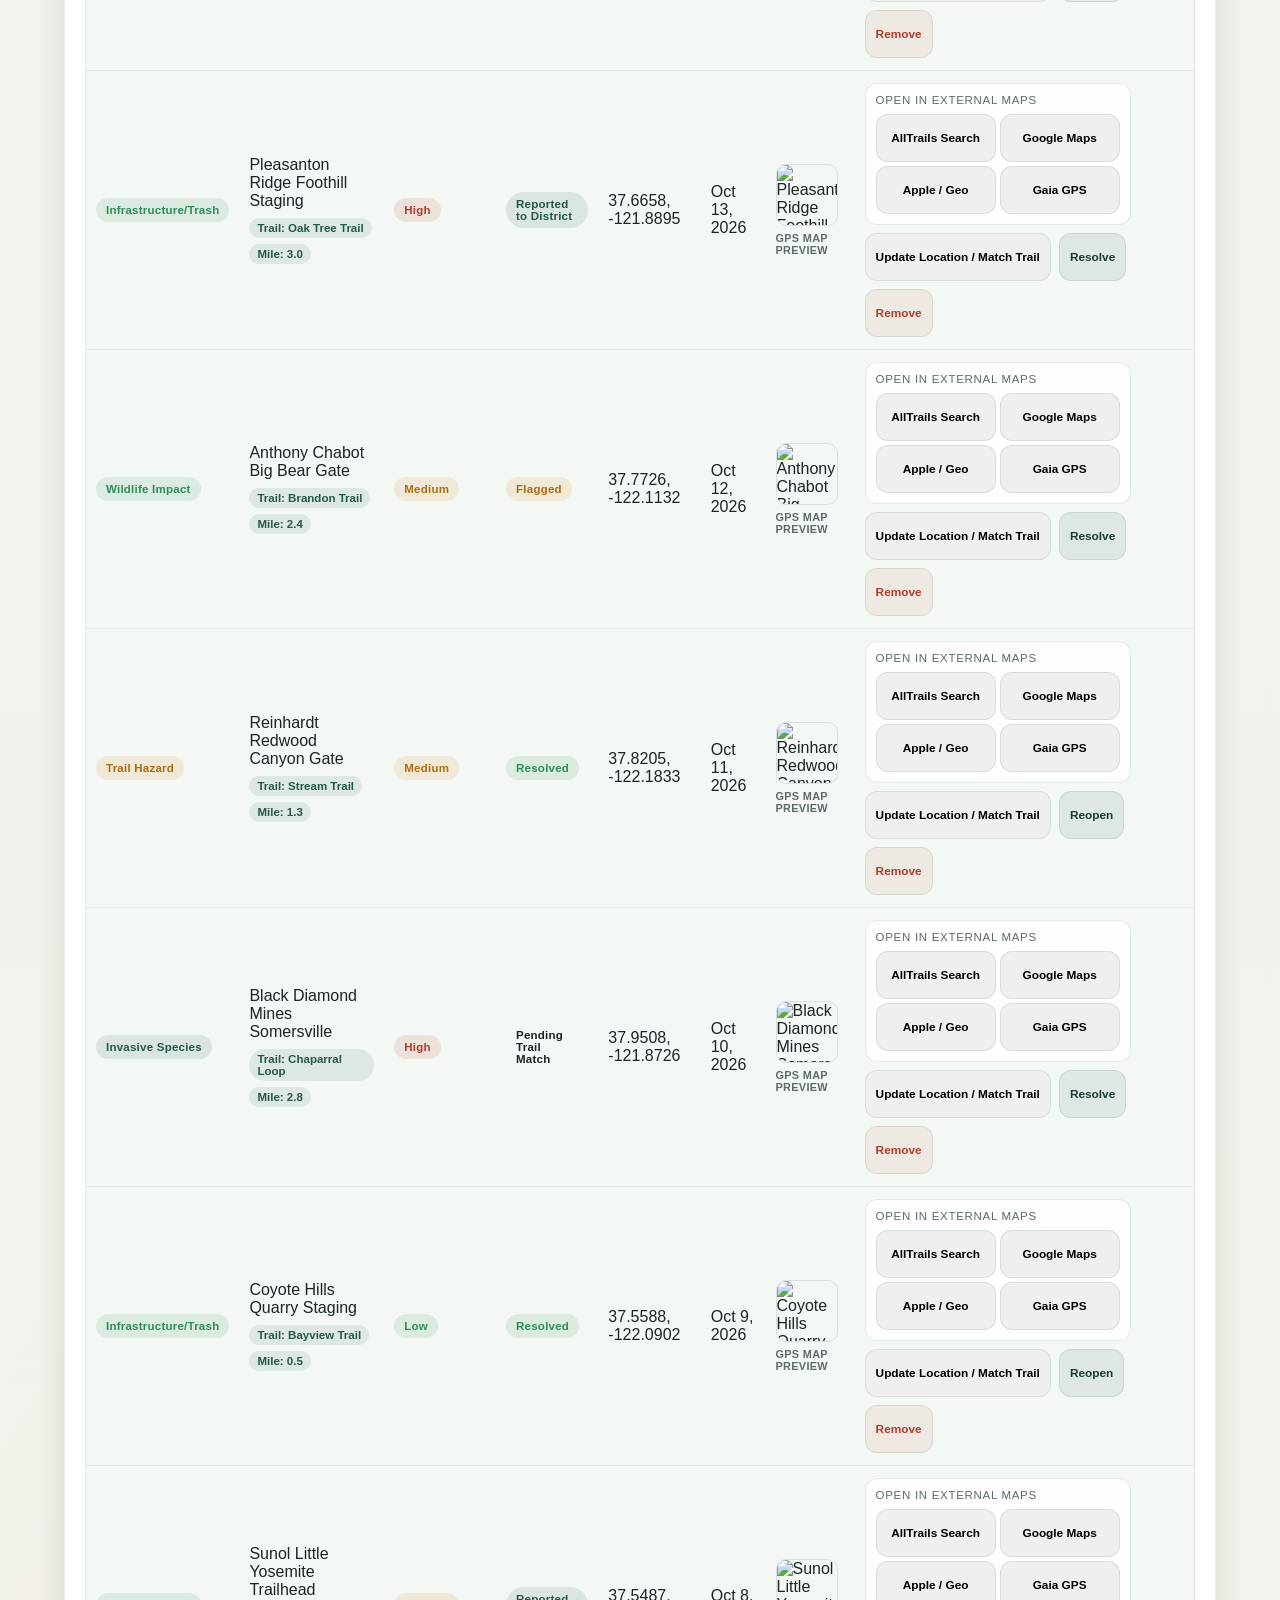
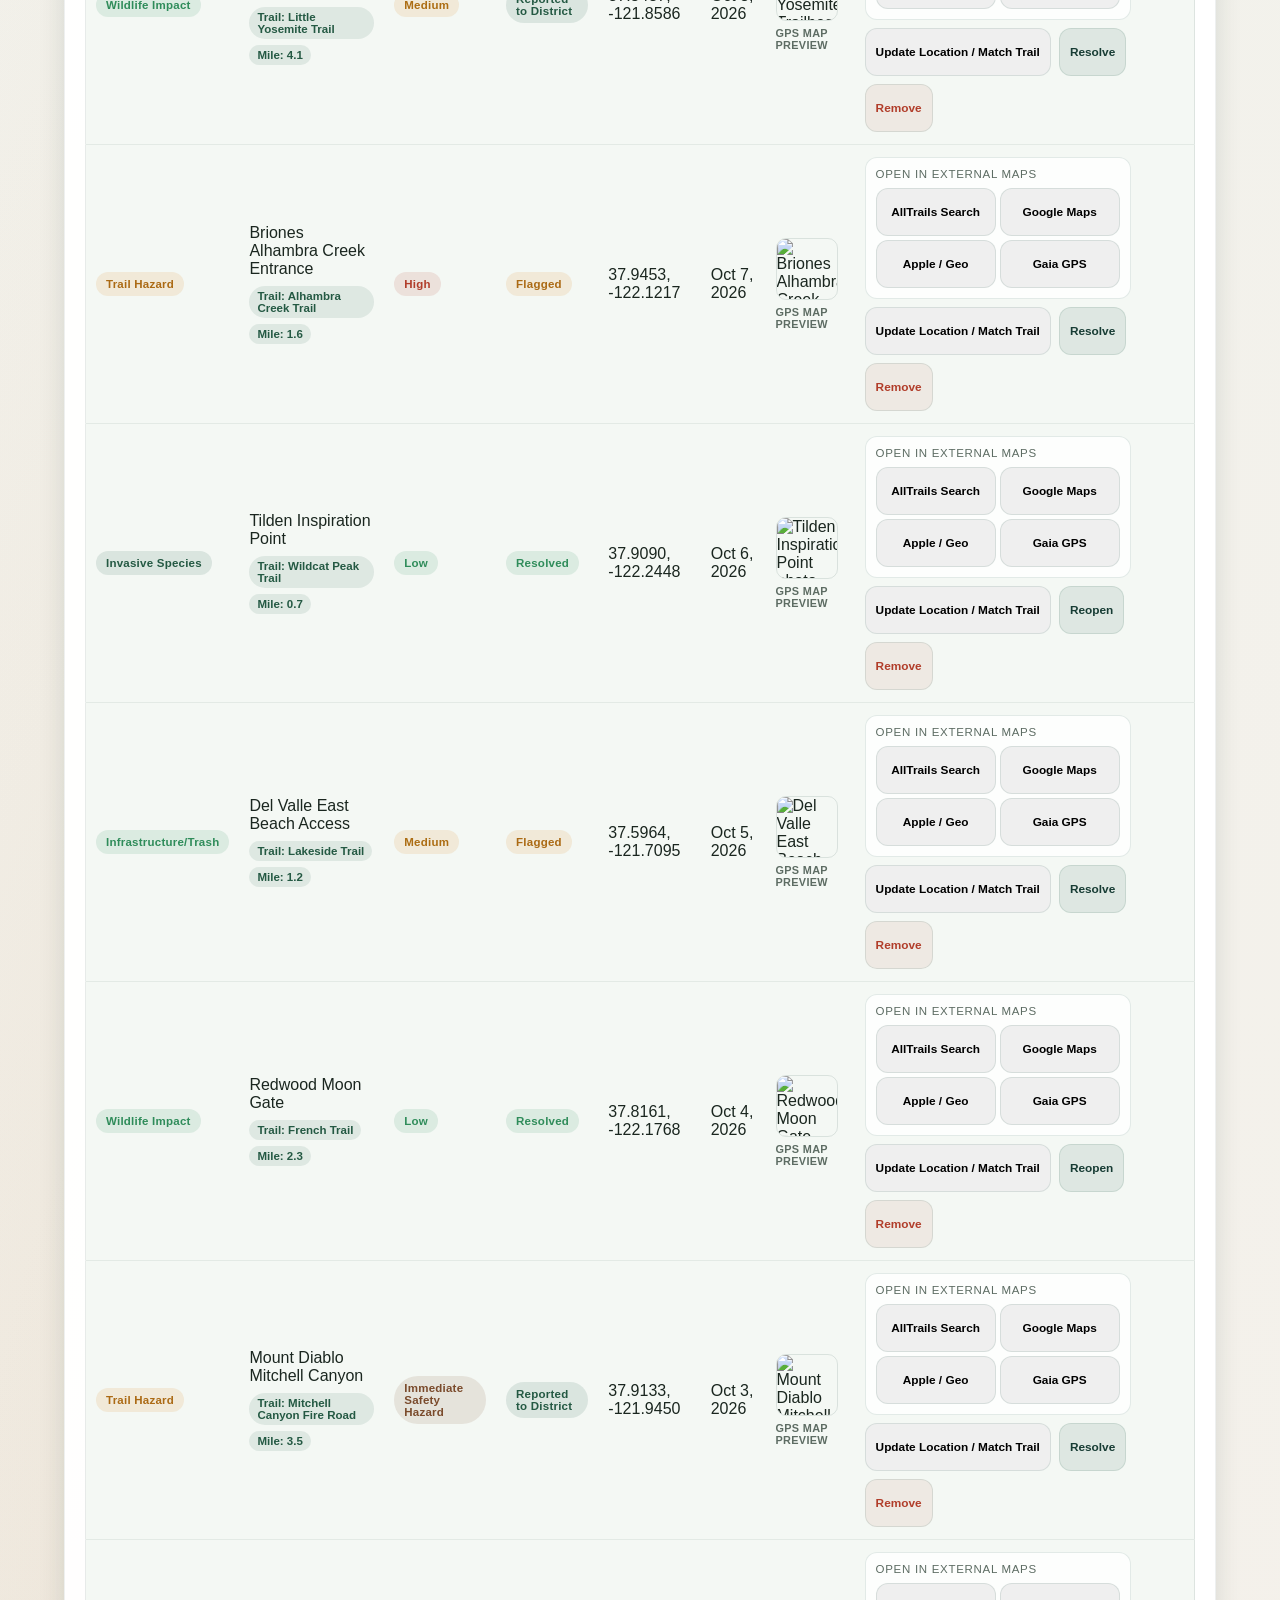
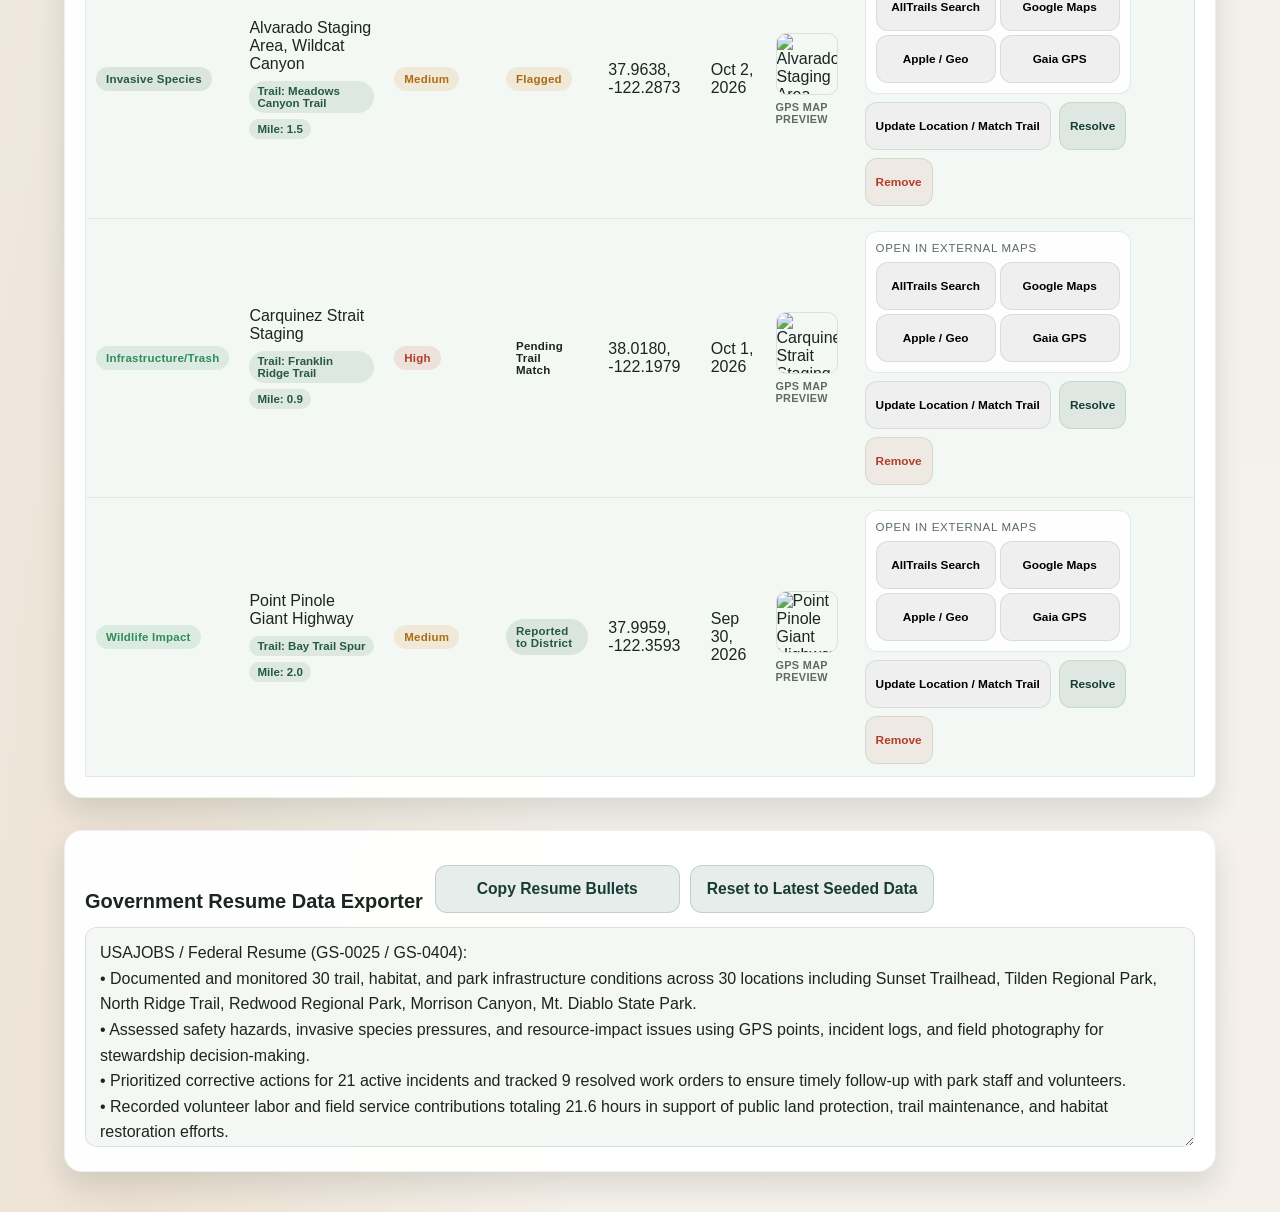
==== commit b293994a: "Stabilize responsive CSS and table layout Co-authored-by: Copilot <223556219+Copilot@users.noreply.g" ====
--- a/history.html
+++ b/history.html
@@ -66,8 +66,8 @@
             </div>
           </div>
 
-          <div class="table-wrap">
-            <table>
+          <div class="table-responsive table-wrap">
+            <table class="incident-table">
               <thead>
                 <tr>
                   <th>Type</th>
--- a/styles.css
+++ b/styles.css
@@ -52,6 +52,17 @@
   font: inherit;
 }
 
+.app-shell,
+.dashboard,
+.form-container,
+.log-container {
+  width: 100%;
+  max-width: 1200px;
+  margin: 0 auto;
+  padding: 16px;
+  overflow-x: hidden;
+}
+
 .app-shell {
   width: 100%;
   max-width: 1200px;
@@ -864,8 +875,15 @@
   min-width: 0;
 }
 
+.table-wrap,
+.table-responsive {
+  width: 100%;
+  overflow-x: auto;
+  -webkit-overflow-scrolling: touch;
+}
+
 .table-wrap {
-  overflow-x: visible;
+  overflow-x: auto;
 }
 
 table,
@@ -967,6 +985,20 @@
   border: 1px solid rgba(28, 66, 56, 0.12);
 }
 
+.photo-thumb-wrap {
+  display: grid;
+  gap: 6px;
+  justify-items: start;
+}
+
+.photo-source {
+  font-size: 0.68rem;
+  color: var(--muted);
+  font-weight: 700;
+  letter-spacing: 0.03em;
+  text-transform: uppercase;
+}
+
 .empty-state {
   color: var(--muted);
   font-style: italic;
@@ -1193,38 +1225,45 @@
     gap: 12px;
   }
 
-  table {
-    width: 100%;
-    border-collapse: collapse;
-    min-width: 0;
-  }
-
-  table,
-  thead,
-  tbody,
-  th,
-  td,
-  tr {
-    display: revert;
-  }
-
-  thead {
-    display: table-header-group;
-  }
-
-  tbody {
-    display: table-row-group;
-  }
-
-  tbody tr {
-    display: table-row;
-    background: transparent;
-    border: none;
-    border-radius: 0;
-    padding: 0;
-  }
-
-  thead th {
+  table.incident-table {
+    display: table !important;
+    width: 100% !important;
+    border-collapse: collapse !important;
+    table-layout: auto !important;
+  }
+
+  table.incident-table thead {
+    display: table-header-group !important;
+  }
+
+  table.incident-table tbody {
+    display: table-row-group !important;
+  }
+
+  table.incident-table tr {
+    display: table-row !important;
+    border-bottom: 1px solid #e2e8f0;
+  }
+
+  table.incident-table th,
+  table.incident-table td {
+    display: table-cell !important;
+    padding: 12px 10px !important;
+    vertical-align: middle !important;
+    text-align: left !important;
+    white-space: normal !important;
+    word-break: normal !important;
+    writing-mode: horizontal-tb !important;
+  }
+
+  .map-btn-group {
+    display: grid;
+    grid-template-columns: 1fr 1fr;
+    gap: 4px;
+    min-width: 180px;
+  }
+
+  table.incident-table thead th {
     font-size: 0.74rem;
     text-transform: uppercase;
     letter-spacing: 0.08em;
@@ -1235,13 +1274,13 @@
     border-bottom: 1px solid rgba(28, 66, 56, 0.09);
   }
 
-  tbody td {
+  table.incident-table tbody td {
     padding: 12px 10px;
     border-bottom: 1px solid rgba(28, 66, 56, 0.08);
     vertical-align: middle;
   }
 
-  tbody td::before {
+  table.incident-table tbody td::before {
     display: none;
   }
 
@@ -1264,3 +1303,53 @@
     font-size: 0.74rem;
   }
 }
+
+@media (max-width: 767px) {
+  table.incident-table,
+  table.incident-table thead,
+  table.incident-table tbody,
+  table.incident-table th,
+  table.incident-table td,
+  table.incident-table tr {
+    display: block !important;
+  }
+
+  table.incident-table thead {
+    display: none !important;
+  }
+
+  table.incident-table tr {
+    margin-bottom: 16px;
+    border: 1px solid #cbd5e1;
+    border-radius: 12px;
+    padding: 14px;
+    background: #ffffff;
+    box-shadow: 0 2px 6px rgba(0, 0, 0, 0.05);
+  }
+
+  table.incident-table td {
+    display: flex !important;
+    justify-content: space-between !important;
+    align-items: center !important;
+    padding: 10px 0 !important;
+    border-bottom: 1px solid #f1f5f9 !important;
+    text-align: right !important;
+    white-space: normal !important;
+    word-break: break-word !important;
+  }
+
+  table.incident-table td::before {
+    content: attr(data-label);
+    font-weight: 600;
+    color: #334155;
+    text-align: left;
+    padding-right: 12px;
+  }
+
+  table.incident-table td:last-child {
+    border-bottom: none !important;
+    flex-direction: column !important;
+    align-items: stretch !important;
+    gap: 8px !important;
+  }
+}
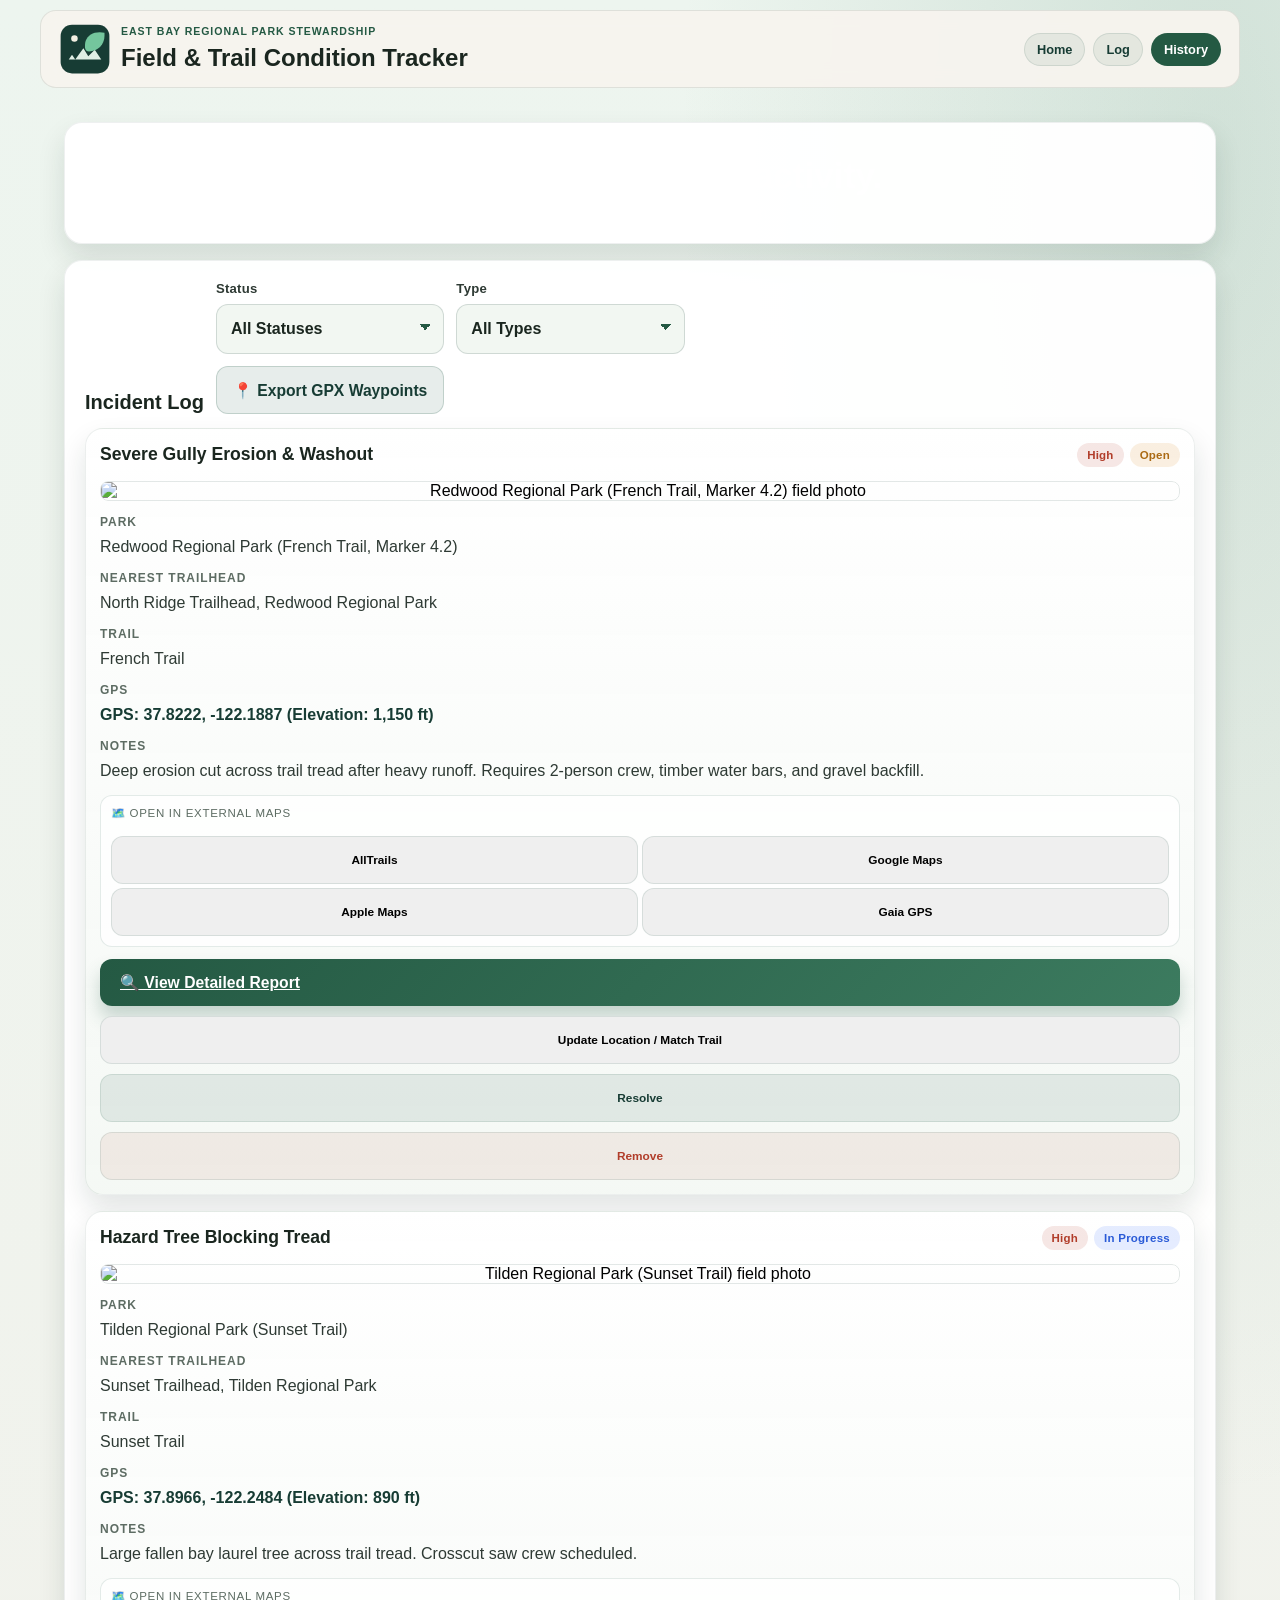
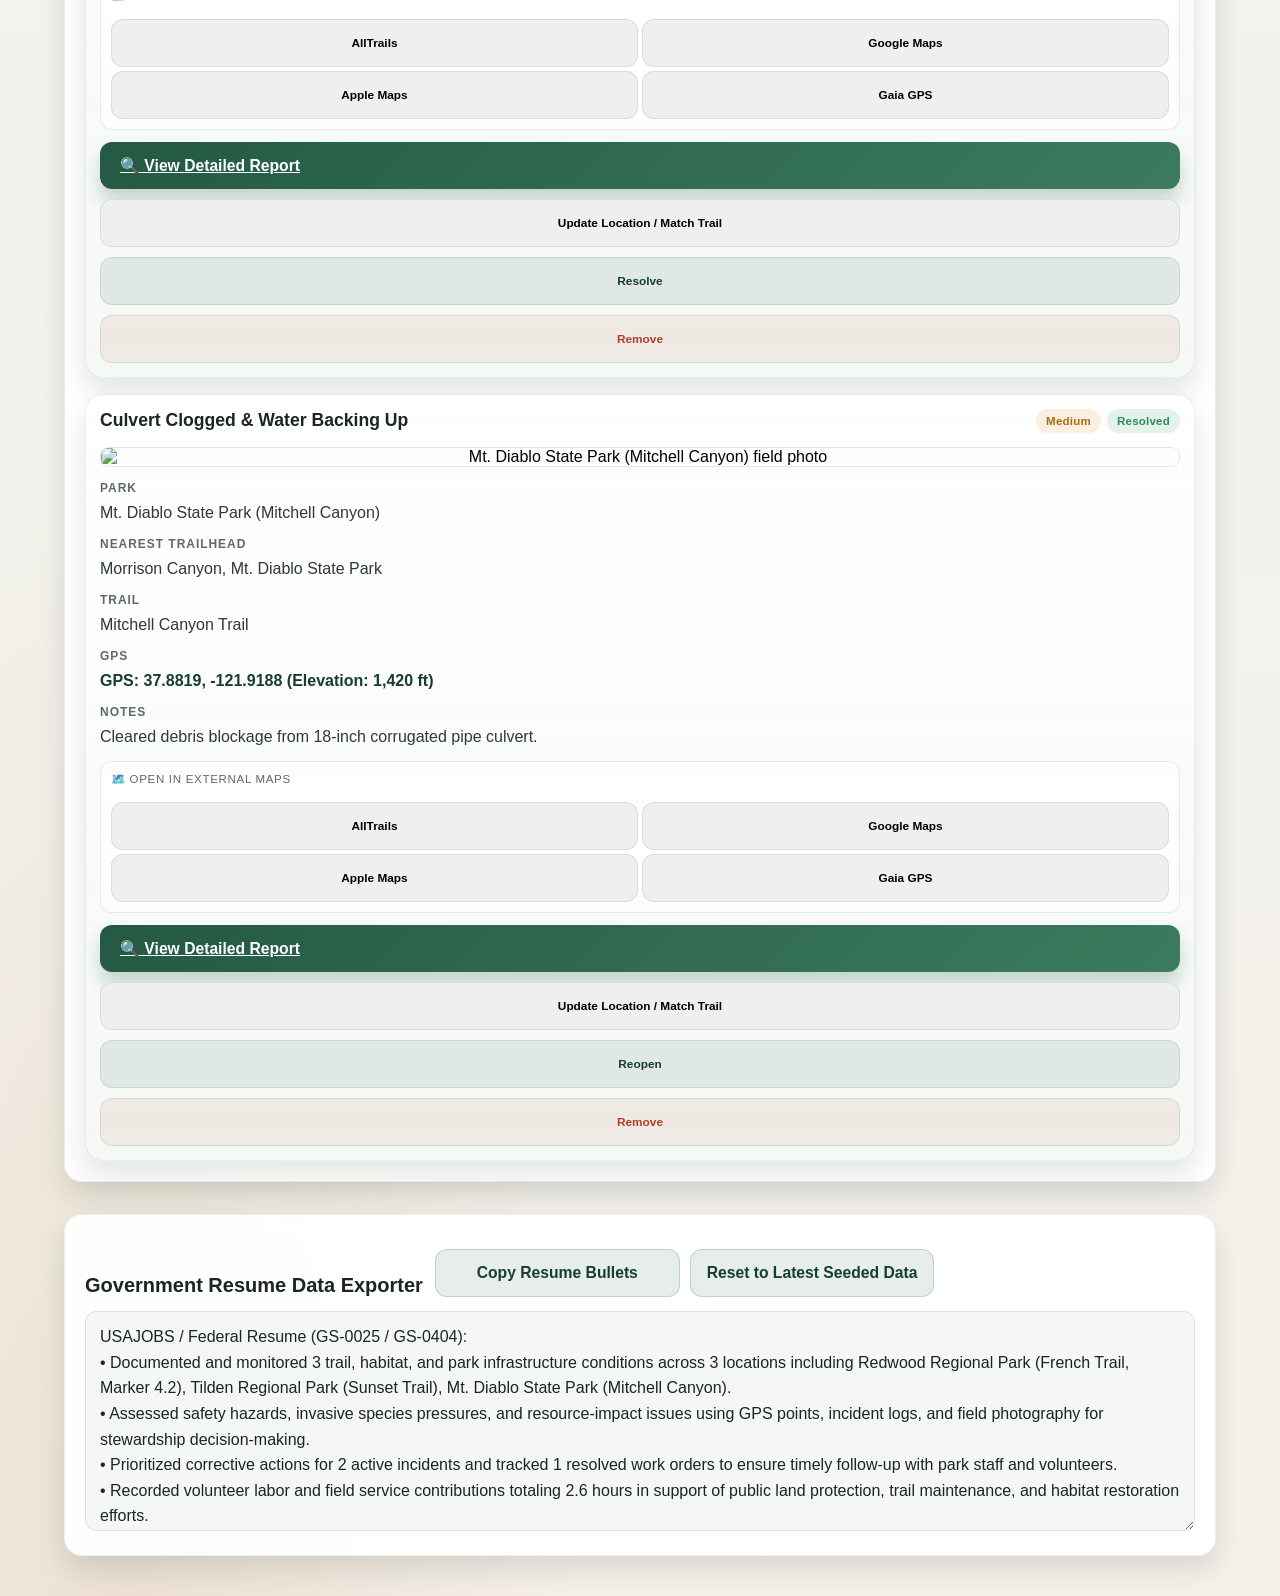
==== commit 40387d1c: "Enhance app with automatic data seeding, GPX export, and UI fallbacks Features: - Add automatic data" ====
--- a/history.html
+++ b/history.html
@@ -63,26 +63,12 @@
                   <option value="Wildlife Impact">Wildlife Impact</option>
                 </select>
               </label>
+
+              <button id="exportGpxButton" class="secondary-button" type="button">📍 Export GPX Waypoints</button>
             </div>
           </div>
 
-          <div class="table-responsive table-wrap">
-            <table class="incident-table">
-              <thead>
-                <tr>
-                  <th>Type</th>
-                  <th>Location</th>
-                  <th>Priority</th>
-                  <th>Status</th>
-                  <th>GPS</th>
-                  <th>Date</th>
-                  <th>Photo</th>
-                  <th>Actions</th>
-                </tr>
-              </thead>
-              <tbody id="incidentTableBody"></tbody>
-            </table>
-          </div>
+          <div class="incident-card-list" id="incidentTableBody" aria-live="polite"></div>
         </section>
 
         <section class="panel export-panel">
@@ -99,6 +85,11 @@
       </main>
     </div>
 
+    <div id="imageModal" class="image-modal detail-image-modal" aria-modal="true" role="dialog" aria-label="Expanded incident image preview">
+      <button id="closeModalBtn" type="button" class="detail-modal-close" aria-label="Close image preview">×</button>
+      <img id="detailImageModalImg" alt="Expanded incident image preview" />
+    </div>
+
     <script src="app.js"></script>
   </body>
 </html>
--- a/styles.css
+++ b/styles.css
@@ -59,6 +59,7 @@
   width: 100%;
   max-width: 1200px;
   margin: 0 auto;
+  box-sizing: border-box;
   padding: 16px;
   overflow-x: hidden;
 }
@@ -113,7 +114,8 @@
   line-height: 1.2;
 }
 
-.topbar h1 {
+.topbar h1,
+.brand-title {
   grid-area: title;
   margin: 2px 0 0;
   font-size: 1.05rem;
@@ -209,6 +211,11 @@
   overflow: hidden;
 }
 
+.home-hero.clean-hero {
+  grid-template-columns: 1fr;
+  align-items: start;
+}
+
 .home-hero::after {
   content: "";
   position: absolute;
@@ -224,6 +231,12 @@
   z-index: 1;
 }
 
+.hero-badge-logo {
+  width: 72px;
+  height: 72px;
+  margin-bottom: 10px;
+}
+
 .section-kicker {
   margin: 0 0 8px;
   text-transform: uppercase;
@@ -240,6 +253,13 @@
   max-width: 20ch;
 }
 
+.home-hero h1 {
+  margin: 0 0 10px;
+  font-size: clamp(1.7rem, 3.2vw, 2.5rem);
+  line-height: 1.2;
+  max-width: 20ch;
+}
+
 .home-hero p {
   margin: 0;
   line-height: 1.6;
@@ -298,8 +318,7 @@
   line-height: 1;
 }
 
-.hero-map-list,
-.hero-photo-list {
+.hero-map-list {
   display: grid;
   gap: 8px;
 }
@@ -331,37 +350,6 @@
   color: rgba(255, 255, 255, 0.83);
 }
 
-.hero-photo-item {
-  display: grid;
-  grid-template-columns: 54px 1fr;
-  gap: 8px;
-  align-items: center;
-  border-radius: 10px;
-  padding: 8px;
-  background: rgba(255, 255, 255, 0.1);
-  border: 1px solid rgba(255, 255, 255, 0.16);
-}
-
-.hero-photo-item img {
-  width: 54px;
-  height: 54px;
-  object-fit: cover;
-  border-radius: 8px;
-}
-
-.hero-photo-meta strong {
-  display: block;
-  font-size: 0.82rem;
-  line-height: 1.2;
-}
-
-.hero-photo-meta span {
-  display: block;
-  margin-top: 2px;
-  font-size: 0.72rem;
-  color: rgba(255, 255, 255, 0.84);
-}
-
 .hero-meta {
   position: relative;
   z-index: 1;
@@ -590,6 +578,213 @@
   align-items: center;
   justify-content: center;
   text-decoration: none;
+}
+
+.back-link {
+  width: auto;
+  min-height: 42px;
+  padding: 10px 14px;
+  white-space: nowrap;
+}
+
+.report-header-grid {
+  display: grid;
+  grid-template-columns: 1fr;
+  gap: 12px;
+}
+
+.report-header-grid p {
+  margin: 0;
+}
+
+.detail-summary-panel {
+  background: linear-gradient(135deg, rgba(23, 60, 52, 0.94), rgba(60, 123, 95, 0.88));
+  color: var(--white);
+}
+
+.detail-summary-header {
+  display: flex;
+  align-items: flex-start;
+  justify-content: space-between;
+  gap: 12px;
+  margin-bottom: 10px;
+}
+
+.detail-summary-header h2,
+.detail-summary-header p {
+  margin: 0;
+  color: var(--white);
+}
+
+.detail-summary-meta {
+  display: flex;
+  flex-wrap: wrap;
+  gap: 8px;
+  justify-content: flex-end;
+}
+
+.summary-meta-chip {
+  display: inline-flex;
+  align-items: center;
+  padding: 7px 10px;
+  border-radius: 999px;
+  background: rgba(255, 255, 255, 0.12);
+  color: var(--white);
+  border: 1px solid rgba(255, 255, 255, 0.18);
+  font-size: 0.75rem;
+  font-weight: 700;
+}
+
+.detail-summary-row {
+  display: flex;
+  flex-wrap: wrap;
+  gap: 12px;
+  margin-top: 12px;
+}
+
+.detail-summary-row > div {
+  display: flex;
+  flex-direction: column;
+  gap: 6px;
+}
+
+.meta-label,
+.detail-field-label {
+  display: block;
+  font-size: 0.75rem;
+  font-weight: 700;
+  letter-spacing: 0.08em;
+  text-transform: uppercase;
+  color: var(--muted);
+}
+
+.report-detail-grid {
+  display: grid;
+  grid-template-columns: 1fr;
+  gap: 12px;
+}
+
+.report-observation-grid {
+  display: grid;
+  grid-template-columns: 1fr;
+  gap: 16px;
+}
+
+.report-photo-gallery {
+  display: grid;
+  grid-template-columns: 1fr;
+  gap: 10px;
+}
+
+.detail-photo-button {
+  border: none;
+  padding: 0;
+  background: transparent;
+  border-radius: 12px;
+  cursor: zoom-in;
+  overflow: hidden;
+}
+
+.detail-photo-image {
+  width: 100%;
+  max-width: 100%;
+  height: auto;
+  border-radius: 12px;
+  border: 1px solid rgba(28, 66, 56, 0.14);
+}
+
+.detail-map-link.disabled-link {
+  opacity: 0.5;
+  pointer-events: none;
+}
+
+.status-note {
+  margin: 10px 0 0;
+  color: var(--forest-700);
+  font-weight: 600;
+}
+
+.image-modal,
+.detail-image-modal {
+  display: none !important;
+  position: fixed;
+  inset: 0;
+  background: rgba(0, 0, 0, 0.85);
+  z-index: 10000;
+  align-items: center;
+  justify-content: center;
+}
+
+.image-modal.active,
+.detail-image-modal.active {
+  display: flex !important;
+}
+
+.detail-image-modal img,
+.image-modal img {
+  max-width: min(92vw, 920px);
+  max-height: 88vh;
+  width: auto;
+  object-fit: contain;
+  border-radius: 18px;
+  box-shadow: 0 24px 50px rgba(0, 0, 0, 0.3);
+  background: rgba(255, 255, 255, 0.06);
+}
+
+.detail-modal-close {
+  position: absolute;
+  top: 18px;
+  right: 18px;
+  width: 44px;
+  height: 44px;
+  border: none;
+  border-radius: 50%;
+  background: rgba(255, 255, 255, 0.12);
+  color: var(--white);
+  font-size: 2rem;
+  line-height: 1;
+  cursor: pointer;
+  z-index: 10001;
+}
+
+.primary-action-btn {
+  background: linear-gradient(135deg, var(--forest-700), var(--forest-500));
+  color: var(--white);
+  border-color: transparent;
+}
+
+.btn-detail {
+  display: inline-flex;
+  align-items: center;
+  justify-content: center;
+  width: 100%;
+  min-height: 44px;
+  padding: 10px 12px;
+  text-decoration: none;
+  border-radius: 10px;
+  font-size: 0.84rem;
+  font-weight: 700;
+  background: linear-gradient(135deg, var(--forest-700), var(--forest-500));
+  color: var(--white);
+  border: 1px solid transparent;
+}
+
+.detail-notes {
+  max-height: 320px;
+  overflow: auto;
+  border: 1px solid rgba(28, 66, 56, 0.16);
+  border-radius: 12px;
+  padding: 12px;
+  background: var(--sage-100);
+  color: var(--ink-900);
+  line-height: 1.5;
+  white-space: pre-wrap;
+}
+
+.report-action-form {
+  display: grid;
+  grid-template-columns: 1fr;
+  gap: 10px;
 }
 
 .page-panel-stack {
@@ -785,6 +980,21 @@
   max-width: 100%;
 }
 
+#photoPreviewContainer img,
+.report-detail-photo,
+.report-photo-preview,
+.photo-preview img {
+  max-width: 100%;
+  max-height: 220px;
+  width: 100%;
+  height: auto;
+  object-fit: cover;
+  border-radius: 8px;
+  border: 1px solid #cbd5e1;
+  margin: 10px 0;
+  cursor: pointer;
+}
+
 .photo-preview img {
   width: 100%;
   height: 220px;
@@ -878,6 +1088,7 @@
 .table-wrap,
 .table-responsive {
   width: 100%;
+  max-width: 100%;
   overflow-x: auto;
   -webkit-overflow-scrolling: touch;
 }
@@ -886,50 +1097,140 @@
   overflow-x: auto;
 }
 
-table,
-thead,
-tbody,
-th,
-td,
-tr {
-  display: block;
-}
-
-thead {
-  display: none;
-}
-
-tbody {
+.table-responsive {
+  width: 100%;
+  overflow-x: auto;
+  -webkit-overflow-scrolling: touch;
+}
+
+.incident-card-list {
+  display: grid;
+  grid-template-columns: 1fr;
+  gap: 16px;
+}
+
+.incident-card {
+  display: grid;
+  gap: 14px;
+  padding: 14px;
+  border: 1px solid rgba(20, 53, 42, 0.08);
+  border-radius: 18px;
+  background: linear-gradient(180deg, rgba(255, 255, 255, 1), rgba(244, 248, 244, 0.95));
+  box-shadow: var(--shadow);
+}
+
+.incident-card-header {
   display: flex;
-  flex-direction: column;
+  align-items: flex-start;
+  justify-content: space-between;
+  gap: 10px;
+}
+
+.incident-header-copy {
+  min-width: 0;
+}
+
+.incident-header-copy h3 {
+  margin: 0;
+  font-size: 1.1rem;
+  line-height: 1.3;
+  color: var(--ink-900);
+}
+
+.incident-badges {
+  display: flex;
+  flex-wrap: wrap;
+  gap: 6px;
+  justify-content: flex-end;
+}
+
+.incident-card-photo {
+  width: 100%;
+  max-height: 180px;
+  object-fit: cover;
+  border-radius: 8px;
+  border: 1px solid rgba(28, 66, 56, 0.12);
+}
+
+.incident-photo-button {
+  border: none;
+  padding: 0;
+  background: transparent;
+  border-radius: 8px;
+  overflow: hidden;
+  cursor: pointer;
+}
+
+.incident-photo-placeholder {
+  display: grid;
+  place-items: center;
+  min-height: 120px;
+  border: 1px dashed rgba(28, 66, 56, 0.18);
+  border-radius: 10px;
+  color: var(--muted);
+  background: rgba(37, 92, 72, 0.04);
+}
+
+.incident-card-body {
+  display: grid;
   gap: 12px;
 }
 
-tbody tr {
+.incident-detail-group {
+  display: grid;
+  gap: 6px;
+}
+
+.incident-detail-group p {
+  margin: 0;
+  color: var(--ink-700);
+  line-height: 1.5;
+}
+
+.incident-notes {
+  margin: 0;
+  color: var(--ink-700);
+  line-height: 1.6;
+}
+
+.gps-detail-group p {
+  font-weight: 700;
+  color: var(--forest-900);
+}
+
+.external-map-group {
+  display: grid;
+  gap: 8px;
+  padding: 10px;
+  border-radius: 12px;
+  border: 1px solid rgba(37, 92, 72, 0.14);
+  background: rgba(37, 92, 72, 0.04);
+}
+
+.map-btn-grid {
+  display: grid;
+  grid-template-columns: repeat(2, minmax(0, 1fr));
+  gap: 8px;
+}
+
+.card-primary-button {
+  display: flex !important;
+  min-height: 46px;
+}
+
+.incident-card-actions {
   display: grid;
   gap: 10px;
-  padding: 14px;
-  border: 1px solid rgba(28, 66, 56, 0.1);
+}
+
+.incident-empty-state {
+  padding: 20px;
+  text-align: center;
+  color: var(--muted);
+  font-style: italic;
+  background: rgba(37, 92, 72, 0.03);
+  border: 1px dashed rgba(37, 92, 72, 0.12);
   border-radius: 16px;
-  background: rgba(242, 247, 242, 0.8);
-  width: 100%;
-}
-
-tbody td {
-  padding: 0;
-  border-bottom: none;
-  min-width: 0;
-}
-
-tbody td::before {
-  content: attr(data-label);
-  display: block;
-  font-size: 0.7rem;
-  font-weight: 700;
-  letter-spacing: 0.08em;
-  text-transform: uppercase;
-  color: var(--muted);
-  margin-bottom: 6px;
 }
 
 .badge {
@@ -965,6 +1266,11 @@
 .badge.flagged {
   background: rgba(217, 140, 46, 0.14);
   color: #ab6a14;
+}
+
+.badge.in-progress {
+  background: rgba(41, 98, 255, 0.12);
+  color: #2a5bd7;
 }
 
 .badge.reported {
@@ -1106,7 +1412,8 @@
     padding: 12px 18px;
   }
 
-  .topbar h1 {
+  .topbar h1,
+  .brand-title {
     font-size: 1.22rem;
   }
 
@@ -1119,6 +1426,11 @@
     align-items: end;
   }
 
+  .home-hero.clean-hero {
+    grid-template-columns: 1fr;
+    align-items: start;
+  }
+
   .hero-data-grid {
     grid-template-columns: repeat(3, minmax(0, 1fr));
   }
@@ -1129,6 +1441,14 @@
 
   .insight-grid {
     grid-template-columns: repeat(3, minmax(0, 1fr));
+  }
+
+  .report-detail-grid {
+    grid-template-columns: repeat(2, minmax(0, 1fr));
+  }
+
+  .report-photo-gallery {
+    grid-template-columns: repeat(2, minmax(0, 1fr));
   }
 
   .hero-meta {
@@ -1189,12 +1509,22 @@
     font-size: 0.66rem;
   }
 
-  .topbar h1 {
+  .topbar h1,
+  .brand-title {
     font-size: 1.5rem;
   }
 
   .dashboard {
     grid-template-columns: repeat(4, minmax(0, 1fr));
+  }
+
+  .report-header-grid {
+    grid-template-columns: minmax(0, 180px) minmax(0, 260px);
+    align-items: end;
+  }
+
+  .report-photo-gallery {
+    grid-template-columns: repeat(3, minmax(0, 1fr));
   }
 
   .analytics-grid {
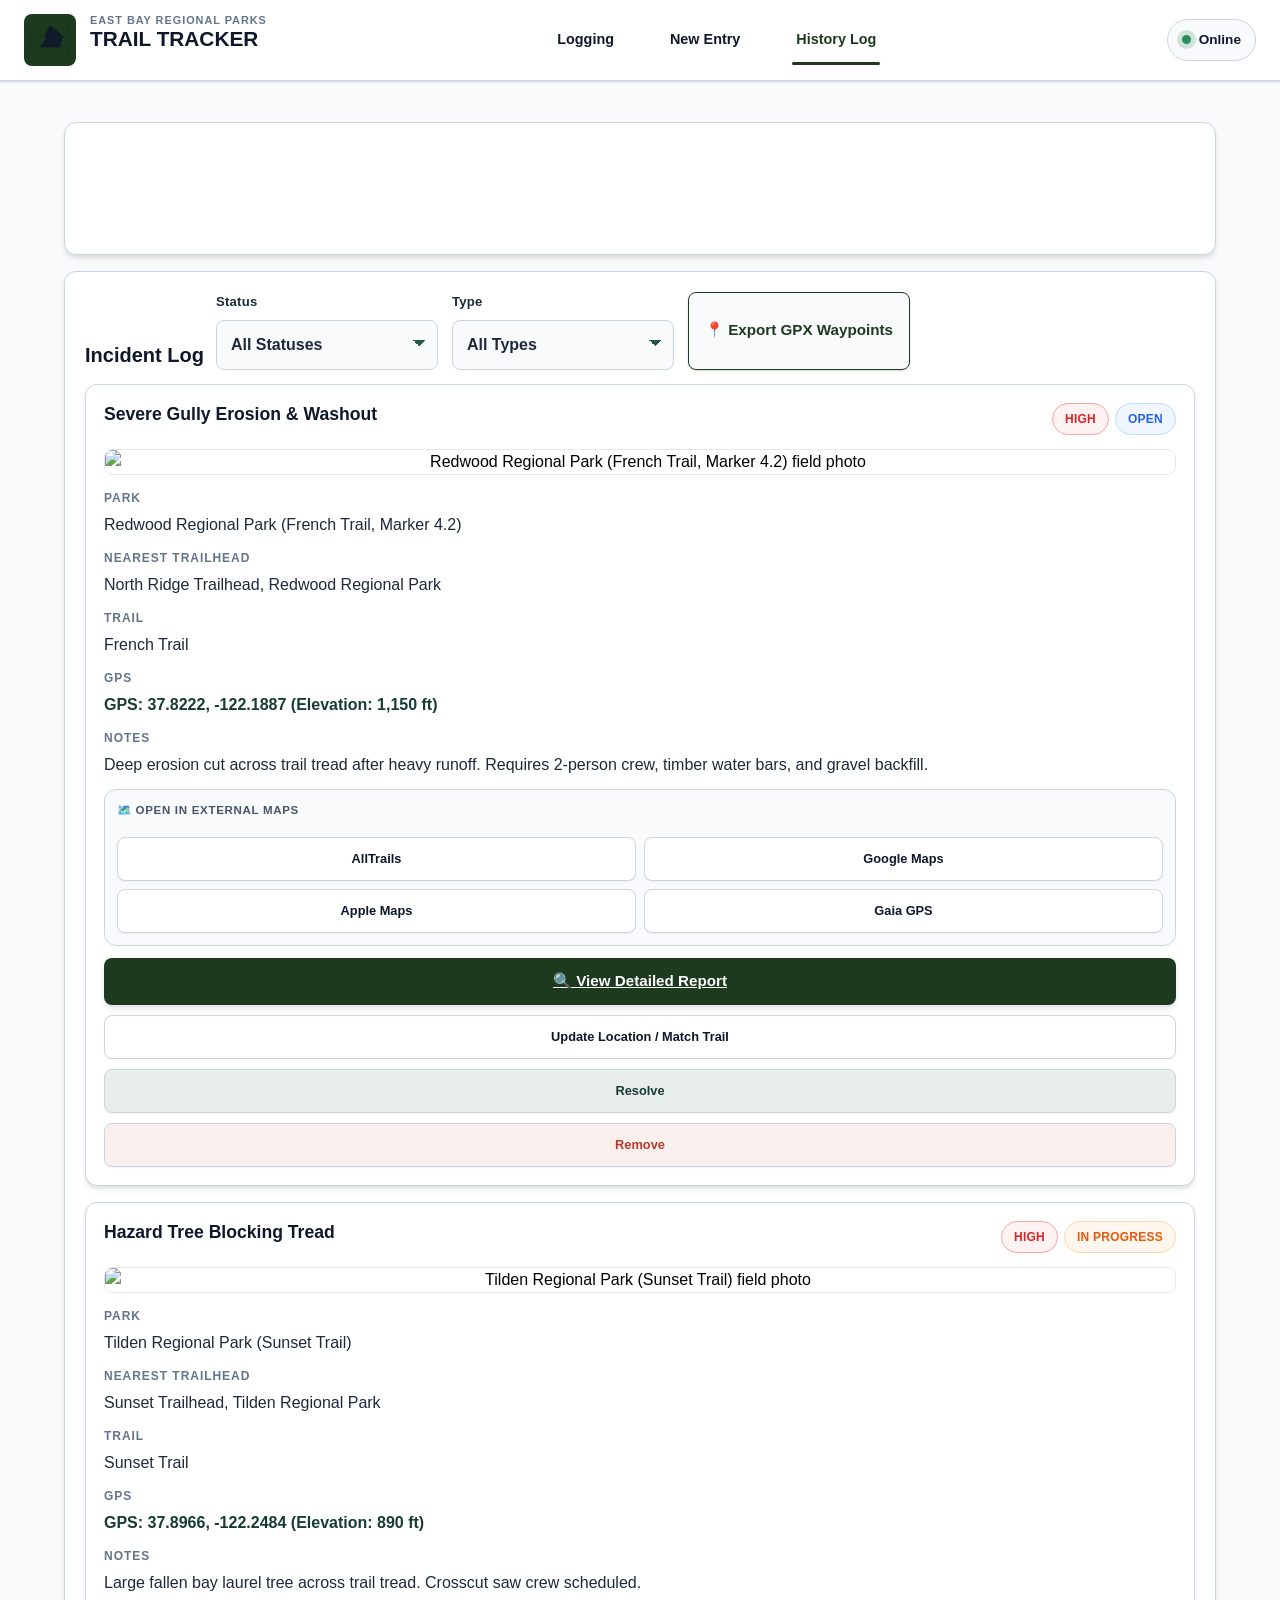
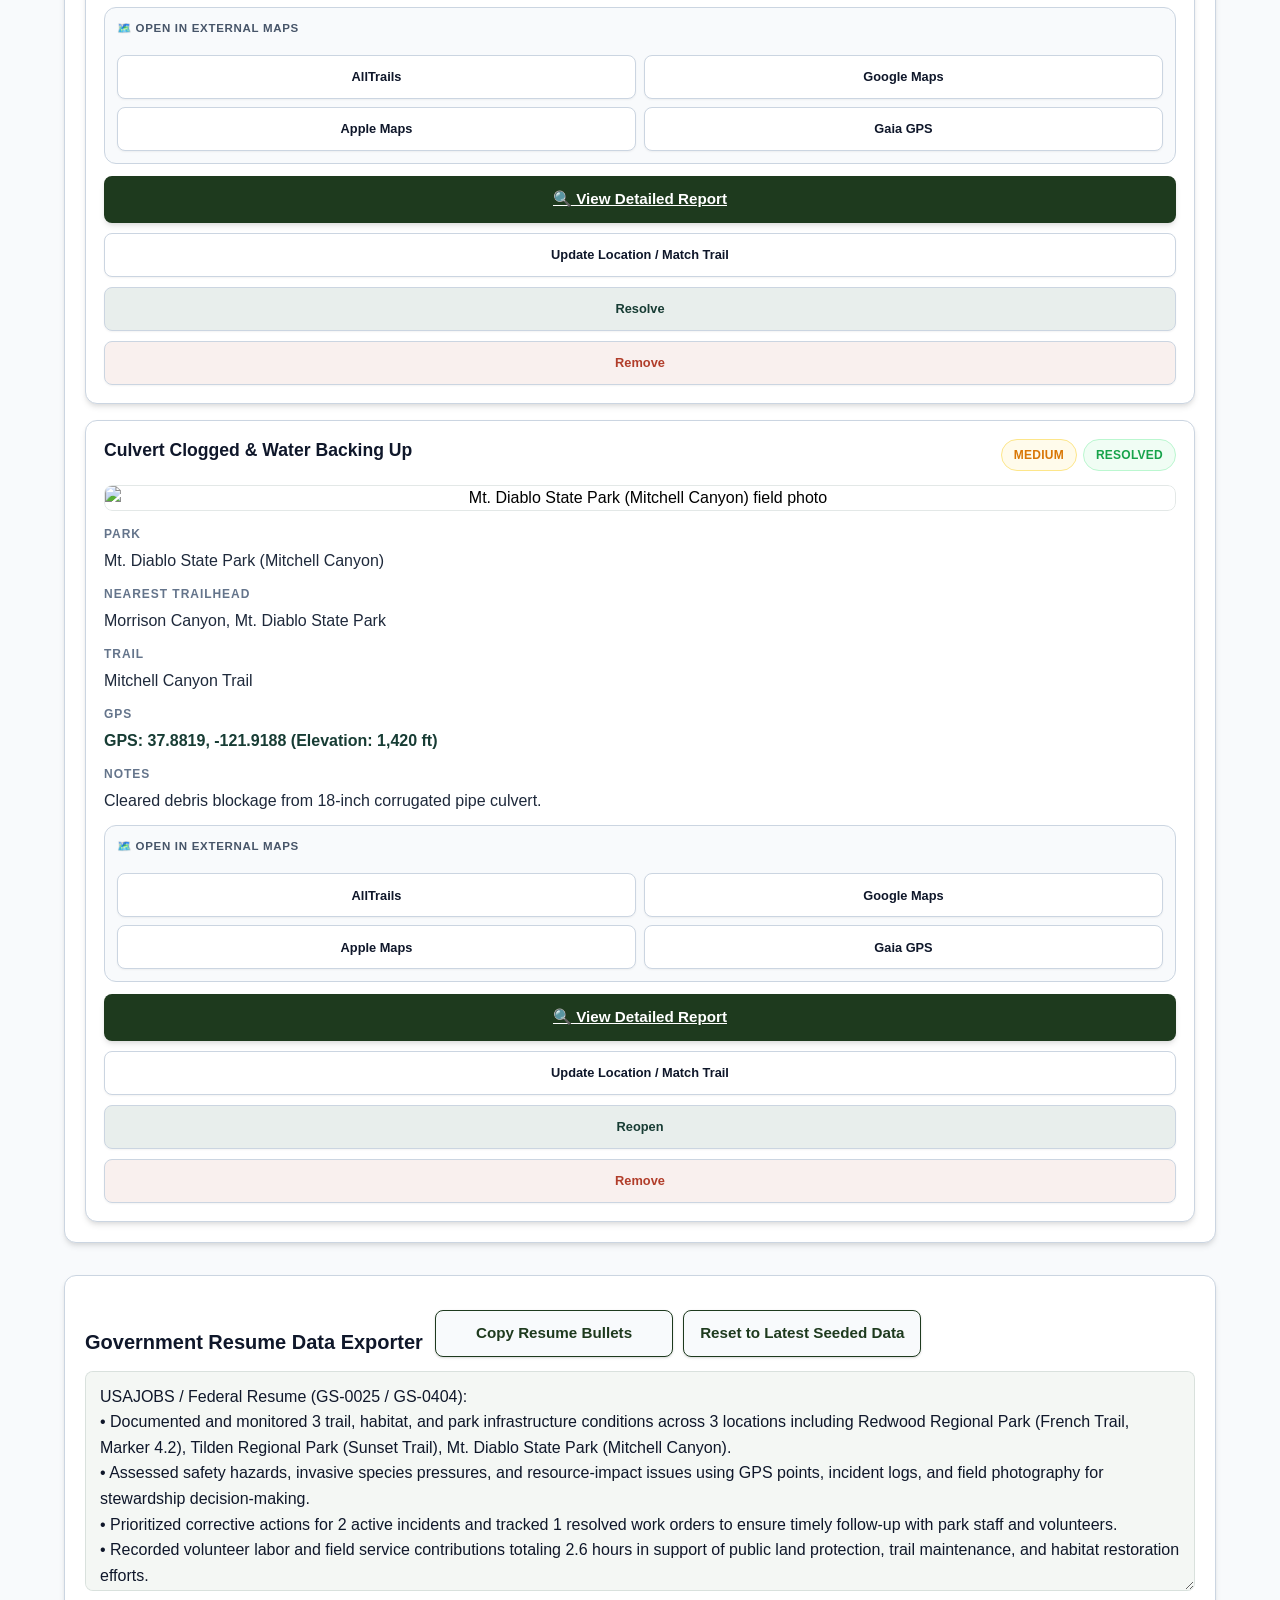
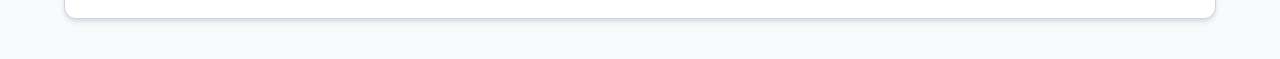
==== commit f6023aa1: "Overhaul visual design and layout with polished PWA aesthetic Complete redesign of the East Bay Trai" ====
--- a/history.html
+++ b/history.html
@@ -15,20 +15,26 @@
     <div class="app-shell">
       <header class="topbar">
         <div class="brand-group">
-          <svg class="brand-logo" viewBox="0 0 64 64" role="img" aria-label="TrailTracker logo">
-            <rect x="2" y="2" width="60" height="60" rx="14" fill="#173c34"></rect>
-            <path d="M12 45h40l-8-12-8 8-6-10-10 14-4-6z" fill="#dfeee4"></path>
-            <path d="M44 12c-7 2-12 8-12 15v3c0 2.8 2.2 5 5 5 10.5 0 19-8.5 19-19v-4c-4-1-8-1-12 0z" fill="#74c69d"></path>
-            <circle cx="19" cy="19" r="4" fill="#f3efe2"></circle>
+          <svg class="brand-logo" viewBox="0 0 64 64" role="img" aria-label="East Bay Trail Tracker logo">
+            <!-- Pine tree / mountain badge -->
+            <rect x="2" y="2" width="60" height="60" rx="12" fill="none" stroke="currentColor" stroke-width="1.5" opacity="0.2"></rect>
+            <path d="M32 8 L22 28 L26 28 L16 44 L20 44 L48 44 L52 28 L56 28 Z" fill="currentColor" opacity="0.9"></path>
+            <circle cx="32" cy="16" r="3" fill="currentColor" opacity="0.7"></circle>
           </svg>
-          <p class="eyebrow">East Bay Regional Park Stewardship</p>
-          <h1>Field & Trail Condition Tracker</h1>
+          <div>
+            <p class="eyebrow">East Bay Regional Parks</p>
+            <p class="brand-title">TRAIL TRACKER</p>
+          </div>
         </div>
         <nav class="main-nav" aria-label="Main navigation">
-          <a href="index.html" class="nav-link">Home</a>
-          <a href="log.html" class="nav-link">Log</a>
-          <a href="history.html" class="nav-link active">History</a>
+          <a href="index.html" class="nav-link">Logging</a>
+          <a href="log.html" class="nav-link">New Entry</a>
+          <a href="history.html" class="nav-link active">History Log</a>
         </nav>
+        <div class="header-pill" id="offlineStatus" aria-live="polite">
+          <span class="status-dot"></span>
+          <span>Online</span>
+        </div>
       </header>
 
       <main class="page-panel-stack">
--- a/styles.css
+++ b/styles.css
@@ -1,4 +1,73 @@
 :root {
+  /* ============================================================
+     EAST BAY TRAIL TRACKER: UNIFIED DESIGN SYSTEM
+     Nature-inspired Outdoor Ranger Aesthetic
+     ============================================================ */
+  
+  /* BRAND PRIMARY COLORS - Forest Green */
+  --primary: #1e3a1e;          /* Deep forest base */
+  --primary-light: #2d5a27;    /* Medium forest */
+  --primary-hover: #152915;    /* Dark forest hover */
+  --primary-text: #ffffff;     /* White text on primary */
+  
+  /* ACCENT COLORS - Trail Gold/Amber */
+  --accent: #d97706;           /* Trail marker gold */
+  --accent-light: #fef3c7;     /* Light accent background */
+  --accent-hover: #b45309;     /* Dark accent hover */
+  --accent-text: #78350f;      /* Dark text on light accent */
+  
+  /* NEUTRAL BACKGROUNDS & SURFACES */
+  --bg-main: #f8fafc;          /* Main background (slate-50) */
+  --surface-card: #ffffff;     /* Card background */
+  --border: #cbd5e1;           /* Border color (slate-300) */
+  --text-dark: #0f172a;        /* Primary text (slate-900) */
+  --text-sub: #475569;         /* Secondary text (slate-600) */
+  --text-muted: #64748b;       /* Muted text (slate-500) */
+  
+  /* PRIORITY STATUS COLORS - HIGH CONTRAST BADGES */
+  --status-high-bg: #fef2f2;           /* High priority background */
+  --status-high-text: #dc2626;         /* High priority text (red-600) */
+  --status-high-border: #fca5a5;       /* High priority border (red-300) */
+  
+  --status-medium-bg: #fffbeb;         /* Medium priority background */
+  --status-medium-text: #d97706;       /* Medium priority text (amber-600) */
+  --status-medium-border: #fde68a;     /* Medium priority border (amber-200) */
+  
+  --status-low-bg: #f0fdf4;            /* Low priority background */
+  --status-low-text: #16a34a;          /* Low priority text (green-600) */
+  --status-low-border: #bbf7d0;        /* Low priority border (green-200) */
+  
+  /* RESOLUTION STATUS BADGE COLORS */
+  --badge-open-bg: #eff6ff;            /* Open status background (blue-50) */
+  --badge-open-text: #2563eb;          /* Open status text (blue-600) */
+  --badge-open-border: #93c5fd;        /* Open status border (blue-300) */
+  
+  --badge-pending-bg: #faf5ff;         /* Pending background (purple-50) */
+  --badge-pending-text: #9333ea;       /* Pending text (purple-600) */
+  --badge-pending-border: #d8b4fe;     /* Pending border (purple-300) */
+  
+  --badge-progress-bg: #fff7ed;        /* In Progress background (orange-50) */
+  --badge-progress-text: #ea580c;      /* In Progress text (orange-600) */
+  --badge-progress-border: #fed7aa;    /* In Progress border (orange-200) */
+  
+  --badge-resolved-bg: #f0fdf4;        /* Resolved background (green-50) */
+  --badge-resolved-text: #16a34a;      /* Resolved text (green-600) */
+  --badge-resolved-border: #bbf7d0;    /* Resolved border (green-200) */
+  
+  /* UTILITY COLORS */
+  --danger: #dc2626;                   /* Danger red */
+  --warning: #d97706;                  /* Warning amber */
+  --success: #16a34a;                  /* Success green */
+  --info: #2563eb;                     /* Info blue */
+  
+  /* SHADOW SYSTEM - Subtle & Modern */
+  --shadow-xs: 0 1px 2px 0 rgba(0, 0, 0, 0.05);
+  --shadow-sm: 0 1px 3px 0 rgba(0, 0, 0, 0.1), 0 1px 2px 0 rgba(0, 0, 0, 0.06);
+  --shadow-md: 0 4px 6px -1px rgba(0, 0, 0, 0.1), 0 2px 4px -1px rgba(0, 0, 0, 0.06);
+  --shadow-lg: 0 10px 15px -3px rgba(0, 0, 0, 0.1), 0 4px 6px -2px rgba(0, 0, 0, 0.05);
+  --shadow-xl: 0 20px 25px -5px rgba(0, 0, 0, 0.1), 0 10px 10px -5px rgba(0, 0, 0, 0.04);
+  
+  /* LEGACY VARIABLES - For backward compatibility */
   --forest-900: #173c34;
   --forest-700: #245943;
   --forest-500: #3c7b5f;
@@ -10,11 +79,10 @@
   --danger-600: #b13d2a;
   --warning-600: #d98c2e;
   --success-600: #2f8c5a;
-  --ink-900: #1a261f;
-  --ink-700: #2e3a34;
-  --muted: #5d6c63;
+  --ink-900: #0f172a;
+  --ink-700: #1e293b;
+  --muted: #64748b;
   --white: #ffffff;
-  --shadow: 0 14px 28px rgba(20, 41, 32, 0.12);
 }
 
 *,
@@ -33,11 +101,10 @@
   max-width: 100vw;
   overflow-x: hidden;
   font-family: "Inter", sans-serif;
-  background:
-    radial-gradient(60% 60% at 95% 5%, rgba(60, 123, 95, 0.16), transparent 70%),
-    radial-gradient(50% 50% at 10% 100%, rgba(184, 139, 76, 0.15), transparent 70%),
-    linear-gradient(180deg, #edf5ef 0%, #f5f0ea 100%);
-  color: var(--ink-900);
+  font-size: 16px;
+  line-height: 1.5;
+  background: var(--bg-main);
+  color: var(--text-dark);
 }
 
 img {
@@ -78,55 +145,63 @@
   display: flex;
   align-items: center;
   justify-content: space-between;
-  gap: 12px;
-  padding: 10px 12px;
-  background: rgba(247, 244, 238, 0.94);
-  backdrop-filter: blur(10px);
-  border-bottom: 1px solid rgba(20, 53, 42, 0.12);
+  gap: 16px;
+  padding: 12px 20px;
+  background: var(--surface-card);
+  border-bottom: 1px solid var(--border);
+  box-shadow: var(--shadow-sm);
+  overflow-x: auto;
 }
 
 .brand-group {
   display: grid;
-  grid-template-columns: 46px minmax(0, 1fr);
+  grid-template-columns: 48px minmax(0, 1fr);
   grid-template-areas:
-    "logo eyebrow"
-    "logo title";
+    "logo title"
+    "logo subtitle";
   align-items: center;
-  column-gap: 10px;
+  column-gap: 12px;
   min-width: 0;
+  flex-shrink: 0;
 }
 
 .brand-logo {
   grid-area: logo;
-  width: 46px;
-  height: 46px;
+  width: 48px;
+  height: 48px;
   flex-shrink: 0;
+  border-radius: 8px;
+  background: var(--primary);
+  padding: 6px;
 }
 
 .eyebrow {
-  grid-area: eyebrow;
+  grid-area: subtitle;
   margin: 0;
-  color: var(--forest-700);
+  color: var(--text-muted);
   text-transform: uppercase;
   letter-spacing: 0.09em;
-  font-size: 0.62rem;
-  font-weight: 700;
+  font-size: 0.65rem;
+  font-weight: 600;
   line-height: 1.2;
 }
 
 .topbar h1,
 .brand-title {
   grid-area: title;
-  margin: 2px 0 0;
-  font-size: 1.05rem;
+  margin: 0;
+  font-size: 1.1rem;
+  font-weight: 700;
   line-height: 1.2;
+  color: var(--text-dark);
   overflow-wrap: anywhere;
 }
 
 .header-actions {
   display: flex;
   align-items: center;
-  gap: 10px;
+  gap: 12px;
+  flex-wrap: wrap;
 }
 
 .main-nav {
@@ -140,48 +215,69 @@
   display: inline-flex;
   align-items: center;
   justify-content: center;
-  padding: 8px 12px;
-  border-radius: 999px;
+  padding: 10px 16px;
+  border-radius: 8px;
   text-decoration: none;
-  color: var(--forest-900);
-  background: rgba(37, 92, 72, 0.08);
-  border: 1px solid rgba(37, 92, 72, 0.12);
-  font-size: 0.8rem;
+  color: var(--text-dark);
+  background: transparent;
+  border: none;
+  font-size: 0.9rem;
+  font-weight: 600;
+  transition: all 0.2s ease;
+  position: relative;
+  cursor: pointer;
+}
+
+.nav-link::after {
+  content: "";
+  position: absolute;
+  bottom: -4px;
+  left: 16px;
+  right: 16px;
+  height: 3px;
+  background: transparent;
+  border-radius: 3px;
+  transition: background 0.2s ease;
+}
+
+.nav-link:hover {
+  background: rgba(30, 58, 30, 0.06);
+  transform: translateY(-1px);
+}
+
+.nav-link:focus-visible {
+  outline: 2px solid var(--primary);
+  outline-offset: 2px;
+}
+
+.nav-link.active {
+  color: var(--primary);
   font-weight: 700;
-  transition: background-color 0.15s ease, transform 0.15s ease;
-}
-
-.nav-link:hover,
-.nav-link:focus-visible {
-  text-decoration: none;
-  background: rgba(37, 92, 72, 0.12);
-  transform: translateY(-1px);
-}
-
-.nav-link.active {
-  background: var(--forest-700);
-  border-color: transparent;
-  color: var(--white);
+}
+
+.nav-link.active::after {
+  background: var(--primary);
 }
 
 .header-pill {
   display: inline-flex;
   align-items: center;
   gap: 8px;
-  padding: 8px 10px;
+  padding: 10px 14px;
   border-radius: 999px;
-  background: rgba(37, 92, 72, 0.08);
-  color: var(--forest-900);
+  background: var(--bg-main);
+  color: var(--text-dark);
   font-weight: 600;
-  border: 1px solid rgba(37, 92, 72, 0.1);
-  font-size: 0.83rem;
+  font-size: 0.85rem;
   white-space: nowrap;
+  border: 1px solid var(--border);
+  transition: all 0.2s ease;
 }
 
 .header-pill.offline {
-  background: rgba(177, 61, 42, 0.08);
-  color: var(--danger-600);
-  border-color: rgba(177, 61, 42, 0.2);
+  background: rgba(220, 38, 38, 0.08);
+  color: var(--danger);
+  border-color: rgba(220, 38, 38, 0.2);
 }
 
 .status-dot {
@@ -387,17 +483,17 @@
 }
 
 .stat-card {
-  background: var(--white);
-  border-radius: 16px;
-  padding: 16px;
-  box-shadow: var(--shadow);
-  border: 1px solid rgba(20, 53, 42, 0.07);
-  transition: transform 0.2s ease, box-shadow 0.2s ease;
+  background: var(--surface-card);
+  border: 1px solid var(--border);
+  border-radius: 12px;
+  padding: 18px;
+  box-shadow: var(--shadow-md);
+  transition: all 0.2s ease;
 }
 
 .stat-card:hover {
   transform: translateY(-2px);
-  box-shadow: 0 18px 30px rgba(20, 41, 32, 0.12);
+  box-shadow: var(--shadow-lg);
 }
 
 .stat-card .stat-label {
@@ -822,10 +918,17 @@
 }
 
 .insight-card {
-  padding: 16px;
-  border-radius: 14px;
-  background: rgba(37, 92, 72, 0.04);
-  border: 1px solid rgba(37, 92, 72, 0.08);
+  padding: 18px;
+  border-radius: 12px;
+  background: var(--surface-card);
+  border: 1px solid var(--border);
+  box-shadow: var(--shadow-md);
+  transition: all 0.2s ease;
+}
+
+.insight-card:hover {
+  transform: translateY(-2px);
+  box-shadow: var(--shadow-lg);
 }
 
 .insight-card h3 {
@@ -847,12 +950,17 @@
 }
 
 .panel {
-  background: rgba(255, 255, 255, 0.96);
-  border-radius: 18px;
-  padding: 16px;
-  box-shadow: var(--shadow);
-  border: 1px solid rgba(20, 53, 42, 0.07);
+  background: var(--surface-card);
+  border: 1px solid var(--border);
+  border-radius: 12px;
+  padding: 18px;
+  box-shadow: var(--shadow-md);
   min-width: 0;
+  transition: all 0.2s ease;
+}
+
+.panel:hover {
+  box-shadow: var(--shadow-lg);
 }
 
 .section-heading {
@@ -895,11 +1003,11 @@
 textarea {
   width: 100%;
   min-height: 48px;
-  border: 1px solid rgba(28, 66, 56, 0.16);
-  border-radius: 12px;
+  border: 1px solid var(--border);
+  border-radius: 8px;
   padding: 12px 14px;
-  background: var(--sage-100);
-  color: var(--ink-900);
+  background: var(--bg-main);
+  color: var(--text-main);
   font-size: 16px;
   line-height: 1.35;
   transition: border-color 0.2s ease, box-shadow 0.2s ease, background-color 0.2s ease;
@@ -933,8 +1041,8 @@
 textarea:focus,
 button:focus-visible {
   outline: none;
-  border-color: rgba(37, 92, 72, 0.72);
-  box-shadow: 0 0 0 4px rgba(37, 92, 72, 0.15);
+  border-color: var(--primary);
+  box-shadow: 0 0 0 4px rgba(45, 90, 39, 0.15);
 }
 
 .full-width {
@@ -1026,53 +1134,94 @@
 .secondary-button,
 .table-button {
   border: none;
-  border-radius: 12px;
+  border-radius: 8px;
   cursor: pointer;
-  transition: transform 0.15s ease, box-shadow 0.15s ease, opacity 0.15s ease, filter 0.15s ease;
-  font-weight: 700;
-  min-height: 48px;
-  font-size: 0.98rem;
+  transition: all 0.2s ease;
+  font-weight: 600;
+  min-height: 44px;
+  padding: 10px 16px;
+  display: inline-flex;
+  align-items: center;
+  justify-content: center;
+  gap: 8px;
+  font-size: 0.95rem;
   touch-action: manipulation;
+}
+
+.primary-button:focus-visible,
+.secondary-button:focus-visible,
+.table-button:focus-visible {
+  outline: 2px solid var(--primary);
+  outline-offset: 2px;
 }
 
 .primary-button {
   width: 100%;
-  padding: 14px 20px;
-  background: linear-gradient(135deg, var(--forest-700), var(--forest-500));
-  color: var(--white);
-  box-shadow: 0 12px 18px rgba(37, 92, 72, 0.24);
+  padding: 12px 20px;
+  background: var(--primary);
+  color: var(--primary-text);
+  box-shadow: var(--shadow-md);
+}
+
+.primary-button:hover:not(:disabled) {
+  background: var(--primary-hover);
+  transform: translateY(-2px);
+  box-shadow: var(--shadow-lg);
+}
+
+.primary-button:active:not(:disabled) {
+  transform: translateY(0);
+  box-shadow: var(--shadow-sm);
+}
+
+.primary-button:disabled {
+  opacity: 0.5;
+  cursor: not-allowed;
 }
 
 .secondary-button {
   width: 100%;
-  padding: 12px 16px;
-  background: rgba(37, 92, 72, 0.11);
-  color: var(--forest-900);
-  border: 1px solid rgba(37, 92, 72, 0.2);
+  padding: 11px 16px;
+  background: var(--bg-main);
+  color: var(--primary);
+  border: 1.5px solid var(--primary);
+  box-shadow: var(--shadow-sm);
+}
+
+.secondary-button:hover:not(:disabled) {
+  background: var(--accent-light);
+  transform: translateY(-2px);
+  box-shadow: var(--shadow-md);
+}
+
+.secondary-button:active:not(:disabled) {
+  transform: translateY(0);
+  box-shadow: var(--shadow-xs);
+}
+
+.secondary-button:disabled {
+  opacity: 0.5;
+  cursor: not-allowed;
 }
 
 .table-button {
-  padding: 11px 12px;
-  font-size: 0.84rem;
-  border: 1px solid rgba(37, 92, 72, 0.12);
+  padding: 10px 14px;
+  font-size: 0.85rem;
+  border: 1px solid var(--border);
+  background: var(--surface-card);
+  color: var(--text-dark);
+  box-shadow: var(--shadow-xs);
+}
+
+.table-button:hover:not(:disabled) {
+  background: var(--bg-main);
+  transform: translateY(-2px);
+  box-shadow: var(--shadow-sm);
 }
 
 .table-button:disabled {
   opacity: 0.5;
   cursor: not-allowed;
-}
-
-.primary-button:hover,
-.secondary-button:hover,
-.table-button:hover {
-  transform: translateY(-1px);
-}
-
-.primary-button:active,
-.secondary-button:active,
-.table-button:active {
-  transform: scale(0.98);
-  filter: brightness(0.97);
 }
 
 .filters {
@@ -1112,11 +1261,17 @@
 .incident-card {
   display: grid;
   gap: 14px;
-  padding: 14px;
-  border: 1px solid rgba(20, 53, 42, 0.08);
-  border-radius: 18px;
-  background: linear-gradient(180deg, rgba(255, 255, 255, 1), rgba(244, 248, 244, 0.95));
-  box-shadow: var(--shadow);
+  padding: 18px;
+  border: 1px solid var(--border);
+  border-radius: 12px;
+  background: var(--surface-card);
+  box-shadow: var(--shadow-md);
+  transition: all 0.2s ease;
+}
+
+.incident-card:hover {
+  transform: translateY(-2px);
+  box-shadow: var(--shadow-lg);
 }
 
 .incident-card-header {
@@ -1233,54 +1388,125 @@
   border-radius: 16px;
 }
 
+/* Icon Badge Variants */
+.badge-with-icon {
+  display: inline-flex;
+  align-items: center;
+  gap: 6px;
+}
+
 .badge {
   display: inline-flex;
   align-items: center;
-  padding: 6px 10px;
-  border-radius: 999px;
-  font-size: 0.72rem;
-  font-weight: 700;
+  gap: 4px;
+  padding: 6px 12px;
+  border-radius: 9999px;
+  font-size: 0.75rem;
+  font-weight: 600;
   letter-spacing: 0.02em;
-}
-
-.badge.low {
-  background: rgba(47, 140, 90, 0.12);
-  color: var(--success-600);
-}
-
-.badge.medium {
-  background: rgba(217, 140, 46, 0.14);
-  color: #ac6d13;
+  text-transform: uppercase;
+  border: 1px solid;
+  transition: all 0.2s ease;
+}
+
+/* Priority Badges */
+.badge.low,
+.badge.routine {
+  background: var(--status-low-bg);
+  color: var(--status-low-text);
+  border-color: var(--status-low-border);
+}
+
+.badge.medium,
+.badge.priority {
+  background: var(--status-medium-bg);
+  color: var(--status-medium-text);
+  border-color: var(--status-medium-border);
 }
 
 .badge.high {
-  background: rgba(177, 61, 42, 0.12);
-  color: var(--danger-600);
+  background: var(--status-high-bg);
+  color: var(--status-high-text);
+  border-color: var(--status-high-border);
 }
 
 .badge.immediate {
-  background: rgba(122, 74, 43, 0.12);
-  color: var(--earth-700);
-}
-
-.badge.flagged {
-  background: rgba(217, 140, 46, 0.14);
-  color: #ab6a14;
+  background: var(--status-high-bg);
+  color: var(--status-high-text);
+  border-color: var(--status-high-border);
+}
+
+/* Resolution Status Badges */
+.badge.flagged,
+.badge.open {
+  background: var(--badge-open-bg);
+  color: var(--badge-open-text);
+  border-color: #bfdbfe;
+}
+
+.badge.pending-match {
+  background: var(--badge-pending-bg);
+  color: var(--badge-pending-text);
+  border-color: #e9d5ff;
 }
 
 .badge.in-progress {
-  background: rgba(41, 98, 255, 0.12);
-  color: #2a5bd7;
+  background: var(--badge-progress-bg);
+  color: var(--badge-progress-text);
+  border-color: #fed7aa;
 }
 
 .badge.reported {
-  background: rgba(37, 92, 72, 0.12);
-  color: var(--forest-700);
+  background: var(--badge-progress-bg);
+  color: var(--badge-progress-text);
+  border-color: #fed7aa;
 }
 
 .badge.resolved {
-  background: rgba(47, 140, 90, 0.12);
-  color: var(--success-600);
+  background: var(--badge-resolved-bg);
+  color: var(--badge-resolved-text);
+  border-color: #bbf7d0;
+}
+
+/* Data & Metadata Badges with Icons */
+.badge.location {
+  background: #eff6ff;
+  color: #2563eb;
+  border-color: #93c5fd;
+  font-weight: 500;
+  text-transform: none;
+  padding: 8px 12px;
+  font-size: 0.8rem;
+}
+
+.badge.park {
+  background: #f0fdf4;
+  color: #16a34a;
+  border-color: #bbf7d0;
+  font-weight: 500;
+  text-transform: none;
+  padding: 8px 12px;
+  font-size: 0.8rem;
+}
+
+.badge.elevation {
+  background: #fffbeb;
+  color: #92400e;
+  border-color: #fde68a;
+  font-weight: 500;
+  text-transform: none;
+  padding: 8px 12px;
+  font-size: 0.8rem;
+}
+
+.badge.weather {
+  background: #fef3c7;
+  color: #78350f;
+  border-color: #fcd34d;
+  font-weight: 500;
+  text-transform: none;
+  padding: 8px 12px;
+  font-size: 0.8rem;
 }
 
 .photo-thumb {
@@ -1317,25 +1543,58 @@
 }
 
 .external-map-group {
-  border: 1px solid rgba(37, 92, 72, 0.12);
+  border: 1px solid var(--border);
   border-radius: 12px;
-  padding: 10px;
-  background: rgba(255, 255, 255, 0.78);
+  padding: 12px;
+  background: var(--bg-main);
+  box-shadow: var(--shadow);
 }
 
 .external-map-label {
   display: block;
-  margin-bottom: 8px;
+  margin-bottom: 10px;
   font-size: 0.72rem;
   text-transform: uppercase;
   letter-spacing: 0.06em;
-  color: var(--muted);
+  color: var(--text-sub);
+  font-weight: 600;
 }
 
 .external-map-actions {
   display: grid;
   grid-template-columns: 1fr;
   gap: 8px;
+}
+
+.map-btn {
+  display: inline-flex;
+  align-items: center;
+  justify-content: center;
+  gap: 8px;
+  min-height: 44px;
+  padding: 10px 16px;
+  border-radius: 8px;
+  font-weight: 600;
+  font-size: 0.84rem;
+  border: 1px solid var(--primary);
+  background: var(--primary);
+  color: var(--white);
+  text-decoration: none;
+  cursor: pointer;
+  transition: transform 0.2s ease, box-shadow 0.2s ease;
+  box-shadow: var(--shadow);
+}
+
+.map-btn:hover:not(.disabled-link) {
+  transform: translateY(-2px);
+  box-shadow: 0 10px 15px -3px rgba(0, 0, 0, 0.1);
+  background: var(--primary-hover);
+}
+
+.map-btn.disabled-link {
+  opacity: 0.5;
+  cursor: not-allowed;
+  pointer-events: none;
 }
 
 .trail-meta {
@@ -1418,7 +1677,15 @@
   }
 
   .header-actions {
+    gap: 14px;
+  }
+
+  .main-nav {
     gap: 12px;
+  }
+
+  .nav-link {
+    padding: 10px 18px;
   }
 
   .home-hero {
@@ -1480,6 +1747,10 @@
   .form-actions {
     grid-template-columns: 1fr 1fr;
   }
+
+  .filters {
+    grid-template-columns: repeat(2, minmax(0, 1fr));
+  }
 }
 
 @media (min-width: 768px) {
@@ -1488,16 +1759,13 @@
   }
 
   .topbar {
-    border: 1px solid rgba(20, 53, 42, 0.1);
-    border-radius: 16px;
-    width: min(1200px, calc(100vw - 24px));
-    left: 50%;
-    transform: translateX(-50%);
-    top: 10px;
+    padding: 14px 24px;
+    gap: 20px;
   }
 
   .brand-group {
     grid-template-columns: 52px minmax(0, 1fr);
+    column-gap: 14px;
   }
 
   .brand-logo {
@@ -1506,12 +1774,26 @@
   }
 
   .eyebrow {
-    font-size: 0.66rem;
+    font-size: 0.68rem;
   }
 
   .topbar h1,
   .brand-title {
-    font-size: 1.5rem;
+    font-size: 1.3rem;
+    font-weight: 700;
+  }
+
+  .header-actions {
+    gap: 16px;
+  }
+
+  .main-nav {
+    gap: 16px;
+    flex-wrap: nowrap;
+  }
+
+  .nav-link {
+    padding: 10px 20px;
   }
 
   .dashboard {
@@ -1538,7 +1820,7 @@
 
   .main-grid {
     grid-template-columns: minmax(300px, 0.95fr) minmax(450px, 1.45fr);
-    gap: 22px;
+    gap: 24px;
   }
 
   .panel {
@@ -1551,8 +1833,17 @@
   }
 
   .filters {
-    grid-template-columns: repeat(2, minmax(180px, 1fr));
-    gap: 12px;
+    grid-template-columns: repeat(3, minmax(140px, 1fr));
+    gap: 14px;
+  }
+
+  .field-grid {
+    grid-template-columns: repeat(2, minmax(0, 1fr));
+  }
+
+  .form-actions {
+    grid-template-columns: repeat(2, minmax(0, 1fr));
+    gap: 14px;
   }
 
   table.incident-table {
@@ -1572,65 +1863,79 @@
 
   table.incident-table tr {
     display: table-row !important;
-    border-bottom: 1px solid #e2e8f0;
+    border-bottom: 1px solid var(--border);
   }
 
   table.incident-table th,
   table.incident-table td {
     display: table-cell !important;
-    padding: 12px 10px !important;
+    padding: 14px 12px !important;
     vertical-align: middle !important;
     text-align: left !important;
     white-space: normal !important;
     word-break: normal !important;
-    writing-mode: horizontal-tb !important;
   }
 
   .map-btn-group {
     display: grid;
     grid-template-columns: 1fr 1fr;
-    gap: 4px;
+    gap: 8px;
     min-width: 180px;
   }
 
   table.incident-table thead th {
-    font-size: 0.74rem;
+    font-size: 0.75rem;
     text-transform: uppercase;
     letter-spacing: 0.08em;
-    color: var(--muted);
-    background: rgba(37, 92, 72, 0.04);
-    padding: 12px 10px;
+    color: var(--text-muted);
+    background: var(--bg-main);
+    padding: 14px 12px;
     text-align: left;
-    border-bottom: 1px solid rgba(28, 66, 56, 0.09);
+    border-bottom: 2px solid var(--border);
+    font-weight: 700;
   }
 
   table.incident-table tbody td {
-    padding: 12px 10px;
-    border-bottom: 1px solid rgba(28, 66, 56, 0.08);
+    padding: 14px 12px;
+    border-bottom: 1px solid var(--border);
     vertical-align: middle;
   }
 
   table.incident-table tbody td::before {
     display: none;
+  }
+
+  table.incident-table tbody tr:hover {
+    background: var(--bg-main);
   }
 
   .actions {
     display: flex;
     flex-wrap: wrap;
+    gap: 10px;
   }
 
   .external-map-actions {
-    grid-template-columns: repeat(2, minmax(120px, 1fr));
+    grid-template-columns: repeat(2, minmax(140px, 1fr));
   }
 
   .inline-edit-actions {
-    grid-template-columns: repeat(2, minmax(130px, 1fr));
+    grid-template-columns: repeat(2, minmax(140px, 1fr));
   }
 
   .table-button {
-    min-height: 48px;
-    padding: 8px 10px;
-    font-size: 0.74rem;
+    min-height: 44px;
+    padding: 10px 14px;
+    font-size: 0.8rem;
+  }
+
+  .primary-button,
+  .secondary-button {
+    width: auto;
+  }
+
+  .report-detail-grid {
+    grid-template-columns: repeat(5, minmax(0, 1fr));
   }
 }
 
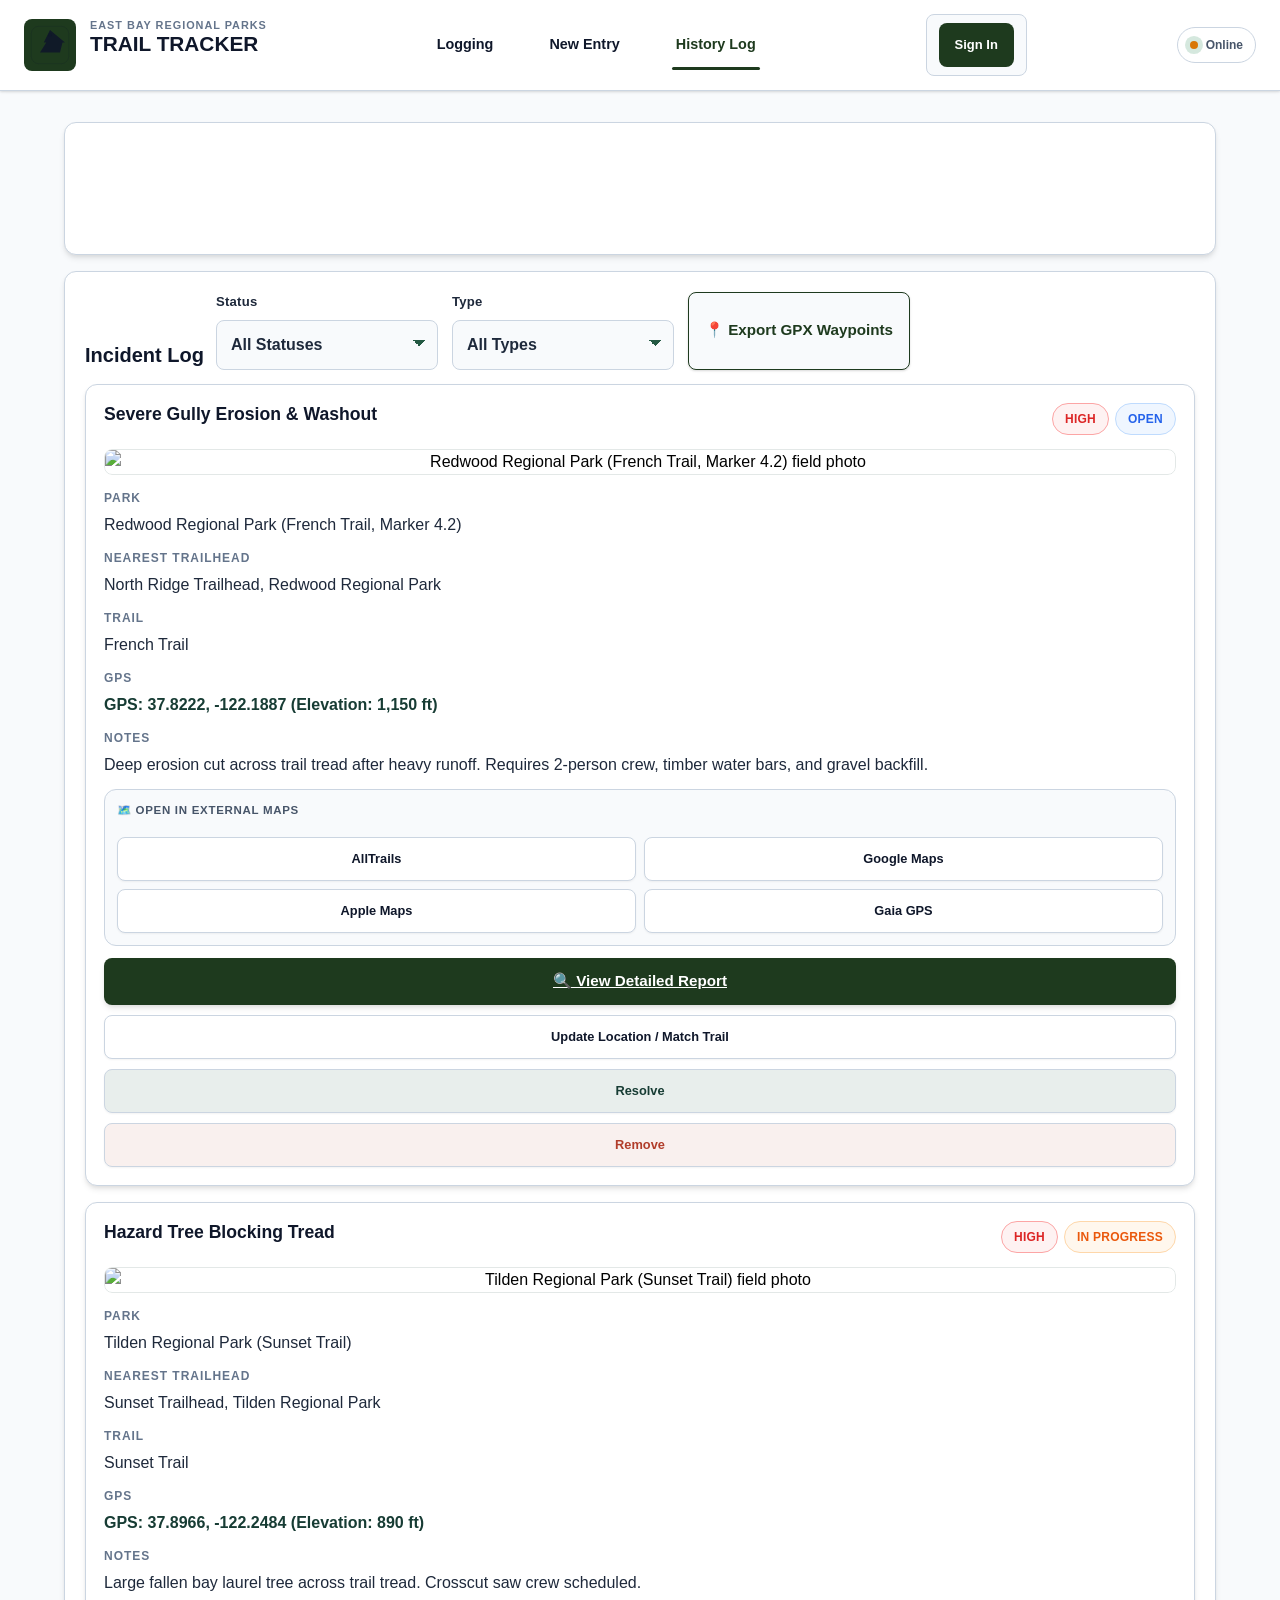
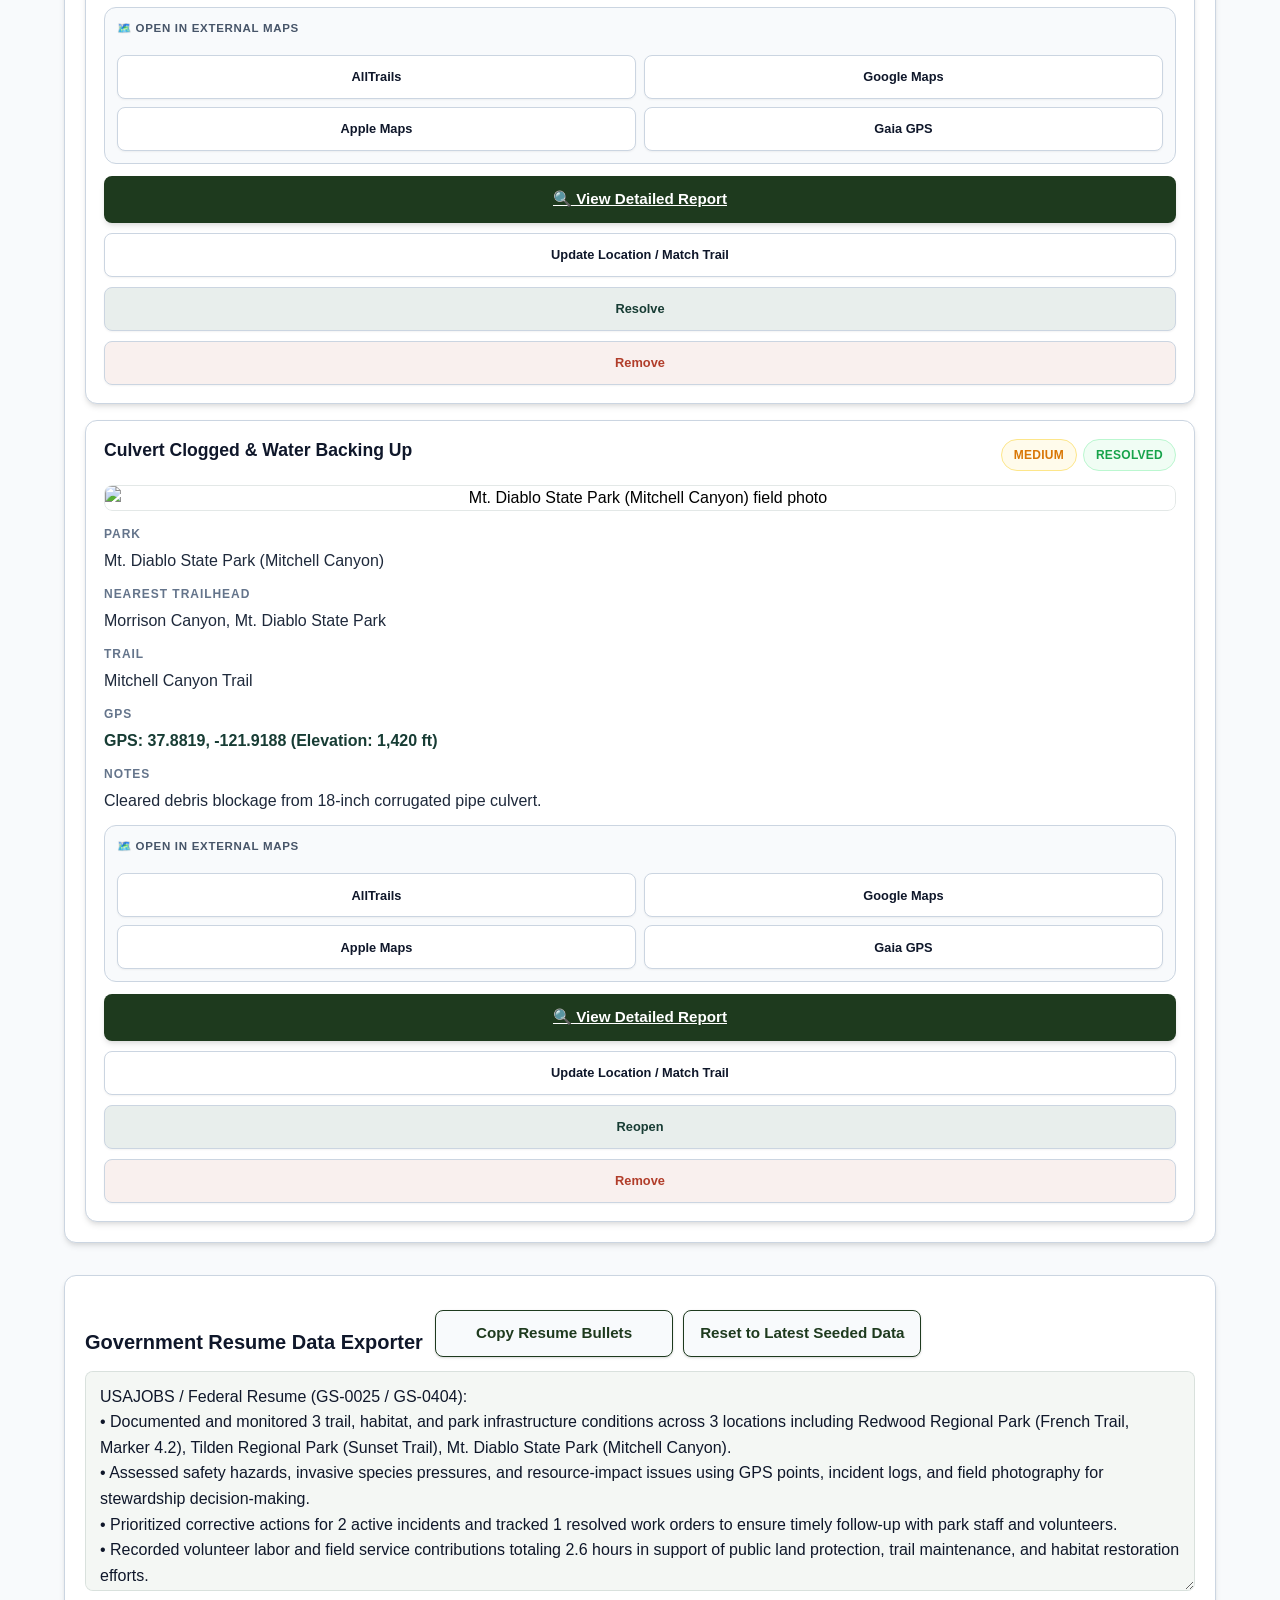
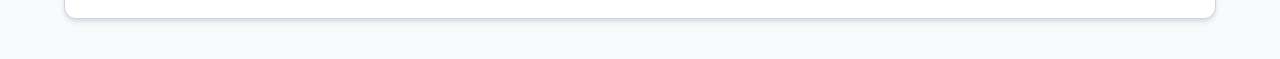
==== commit a36038c5: "Integrate Firebase Authentication & Cloud Firestore Sync **Features:** - Firebase Web SDK v10 (Auth " ====
--- a/history.html
+++ b/history.html
@@ -10,6 +10,10 @@
     <title>History | East Bay Field & Trail Condition Tracker</title>
     <link rel="manifest" href="manifest.json" />
     <link rel="stylesheet" href="styles.css" />
+    <!-- Firebase SDK v10 (Auth + Firestore) -->
+    <script src="https://www.gstatic.com/firebasejs/10.7.2/firebase-app.js"></script>
+    <script src="https://www.gstatic.com/firebasejs/10.7.2/firebase-auth.js"></script>
+    <script src="https://www.gstatic.com/firebasejs/10.7.2/firebase-firestore.js"></script>
   </head>
   <body data-page="history">
     <div class="app-shell">
@@ -31,7 +35,10 @@
           <a href="log.html" class="nav-link">New Entry</a>
           <a href="history.html" class="nav-link active">History Log</a>
         </nav>
-        <div class="header-pill" id="offlineStatus" aria-live="polite">
+        <div class="header-pill" id="userAuthPill" aria-live="polite">
+          <button class="login-btn" onclick="showLoginModal()">Sign In</button>
+        </div>
+        <div class="header-pill secondary" id="offlineStatus" aria-live="polite">
           <span class="status-dot"></span>
           <span>Online</span>
         </div>
@@ -96,6 +103,88 @@
       <img id="detailImageModalImg" alt="Expanded incident image preview" />
     </div>
 
+    <!-- Auth Modal -->
+    <div id="authModal" class="auth-modal-overlay" hidden aria-hidden="true" aria-modal="true" role="dialog" aria-labelledby="authModalTitle">
+      <div class="auth-modal-dialog">
+        <div class="auth-modal-header">
+          <h2 id="authModalTitle">Sign In to EBRPD Cloud Sync</h2>
+          <button class="auth-modal-close" onclick="hideLoginModal()" aria-label="Close">✕</button>
+        </div>
+        
+        <div class="auth-modal-content">
+          <p class="auth-intro">
+            📡 Sign in to sync your field reports to the EBRPD cloud system. Your reports are always saved locally, but cloud sync enables seamless data sharing across your team.
+          </p>
+          
+          <form id="authForm" data-mode="login" onsubmit="handleLogin(event)">
+            <div class="form-field">
+              <label for="loginEmail">Email Address</label>
+              <input 
+                type="email" 
+                id="loginEmail" 
+                placeholder="ranger@ebrpd.org" 
+                required 
+                aria-required="true"
+              />
+            </div>
+            
+            <div class="form-field">
+              <label for="loginPassword">Password</label>
+              <input 
+                type="password" 
+                id="loginPassword" 
+                placeholder="••••••••" 
+                required 
+                aria-required="true"
+              />
+            </div>
+            
+            <div class="form-field" id="registerNameField" style="display: none;">
+              <label for="registerName">Ranger Name</label>
+              <input 
+                type="text" 
+                id="registerName" 
+                placeholder="First Last" 
+                aria-required="true"
+              />
+            </div>
+            
+            <div class="form-field" id="registerBadgeIdField" style="display: none;">
+              <label for="registerBadgeId">Badge ID</label>
+              <input 
+                type="text" 
+                id="registerBadgeId" 
+                placeholder="EBRPD-842" 
+                pattern="EBRPD-\d{1,4}" 
+                title="Format: EBRPD-#### (e.g., EBRPD-842)"
+                aria-required="true"
+              />
+            </div>
+            
+            <button type="submit" class="primary-button auth-submit-btn" style="width: 100%;">
+              Sign In
+            </button>
+          </form>
+          
+          <button 
+            class="auth-form-toggle" 
+            id="authFormToggle" 
+            onclick="toggleAuthForm()"
+          >
+            New ranger? Register
+          </button>
+        </div>
+        
+        <div class="auth-modal-footer">
+          <p class="auth-note">
+            💡 Reports saved offline are always available. Cloud sync requires an active internet connection.
+          </p>
+        </div>
+      </div>
+    </div>
+
+    <!-- Firebase Configuration & Auth -->
+    <script src="firebase-config.js"></script>
     <script src="app.js"></script>
   </body>
 </html>
--- a/styles.css
+++ b/styles.css
@@ -1988,3 +1988,342 @@
     gap: 8px !important;
   }
 }
+
+/* ============================================================================
+   AUTH MODAL & FIREBASE INTEGRATION
+   ============================================================================ */
+
+.auth-modal-overlay {
+  position: fixed;
+  inset: 0;
+  background: rgba(0, 0, 0, 0.6);
+  display: flex;
+  align-items: center;
+  justify-content: center;
+  z-index: 1000;
+  backdrop-filter: blur(2px);
+  padding: 16px;
+}
+
+.auth-modal-overlay[hidden] {
+  display: none;
+}
+
+.auth-modal-dialog {
+  background: var(--surface-card);
+  border-radius: 16px;
+  border: 1px solid var(--border);
+  box-shadow: 0 20px 25px -5px rgba(0, 0, 0, 0.1), 0 10px 10px -5px rgba(0, 0, 0, 0.04);
+  max-width: 420px;
+  width: 100%;
+  animation: slideUp 0.3s ease-out;
+}
+
+@keyframes slideUp {
+  from {
+    transform: translateY(20px);
+    opacity: 0;
+  }
+  to {
+    transform: translateY(0);
+    opacity: 1;
+  }
+}
+
+.auth-modal-header {
+  display: flex;
+  align-items: center;
+  justify-content: space-between;
+  padding: 24px 24px 16px;
+  border-bottom: 1px solid var(--border);
+}
+
+.auth-modal-header h2 {
+  margin: 0;
+  font-size: 20px;
+  font-weight: 700;
+  color: var(--text-dark);
+}
+
+.auth-modal-close {
+  background: none;
+  border: none;
+  font-size: 24px;
+  color: var(--text-sub);
+  cursor: pointer;
+  padding: 0;
+  width: 32px;
+  height: 32px;
+  display: flex;
+  align-items: center;
+  justify-content: center;
+  border-radius: 6px;
+  transition: all 0.2s ease;
+}
+
+.auth-modal-close:hover {
+  background: var(--bg-main);
+  color: var(--text-dark);
+}
+
+.auth-modal-close:focus-visible {
+  outline: 2px solid var(--primary);
+  outline-offset: 2px;
+}
+
+.auth-modal-content {
+  padding: 24px;
+}
+
+.auth-intro {
+  font-size: 14px;
+  color: var(--text-sub);
+  margin: 0 0 20px;
+  line-height: 1.5;
+}
+
+.form-field {
+  margin-bottom: 16px;
+}
+
+.form-field label {
+  display: block;
+  font-size: 13px;
+  font-weight: 600;
+  color: var(--text-dark);
+  margin-bottom: 6px;
+  text-transform: uppercase;
+  letter-spacing: 0.5px;
+}
+
+.form-field input {
+  width: 100%;
+  padding: 12px 14px;
+  border: 1px solid var(--border);
+  border-radius: 8px;
+  font-size: 14px;
+  font-family: inherit;
+  background: var(--bg-main);
+  color: var(--text-dark);
+  transition: all 0.2s ease;
+  box-sizing: border-box;
+}
+
+.form-field input:focus {
+  outline: none;
+  border-color: var(--primary);
+  background: var(--surface-card);
+  box-shadow: 0 0 0 3px rgba(30, 58, 30, 0.1);
+}
+
+.form-field input::placeholder {
+  color: var(--text-sub);
+}
+
+.auth-submit-btn {
+  margin-top: 8px;
+  margin-bottom: 12px;
+}
+
+.auth-form-toggle {
+  display: block;
+  width: 100%;
+  background: none;
+  border: none;
+  color: var(--primary);
+  font-size: 14px;
+  font-weight: 600;
+  cursor: pointer;
+  padding: 12px 0;
+  text-align: center;
+  text-decoration: underline;
+  transition: color 0.2s ease;
+}
+
+.auth-form-toggle:hover {
+  color: var(--primary-hover);
+}
+
+.auth-form-toggle:focus-visible {
+  outline: 2px solid var(--primary);
+  outline-offset: 2px;
+}
+
+.auth-modal-footer {
+  padding: 16px 24px 24px;
+  border-top: 1px solid var(--border);
+}
+
+.auth-note {
+  font-size: 12px;
+  color: var(--text-sub);
+  margin: 0;
+  line-height: 1.4;
+}
+
+/* User Profile Badge in Header */
+#userAuthPill {
+  display: flex;
+  align-items: center;
+  gap: 12px;
+  padding: 8px 12px;
+  border-radius: 8px;
+  background: var(--bg-main);
+  font-size: 13px;
+  font-weight: 600;
+}
+
+#userAuthPill.logged-in {
+  background: linear-gradient(135deg, rgba(45, 90, 39, 0.1), rgba(217, 119, 6, 0.05));
+  border: 1px solid var(--primary-light);
+}
+
+.user-initials {
+  display: flex;
+  align-items: center;
+  justify-content: center;
+  width: 32px;
+  height: 32px;
+  border-radius: 50%;
+  background: var(--primary);
+  color: white;
+  font-weight: 700;
+  font-size: 12px;
+  flex-shrink: 0;
+}
+
+.user-badge {
+  display: flex;
+  flex-direction: column;
+  gap: 2px;
+}
+
+.user-name {
+  color: var(--text-dark);
+  font-weight: 600;
+  display: block;
+}
+
+.user-badge-id {
+  color: var(--text-sub);
+  font-size: 11px;
+  font-weight: 500;
+  display: block;
+}
+
+.logout-btn {
+  background: none;
+  border: none;
+  color: var(--text-sub);
+  cursor: pointer;
+  font-size: 18px;
+  padding: 4px;
+  width: 28px;
+  height: 28px;
+  display: flex;
+  align-items: center;
+  justify-content: center;
+  border-radius: 6px;
+  transition: all 0.2s ease;
+  flex-shrink: 0;
+}
+
+.logout-btn:hover {
+  background: rgba(217, 119, 6, 0.1);
+  color: var(--accent);
+}
+
+.logout-btn:focus-visible {
+  outline: 2px solid var(--primary);
+  outline-offset: 2px;
+}
+
+.login-btn {
+  background: var(--primary);
+  color: white;
+  border: none;
+  padding: 10px 16px;
+  border-radius: 8px;
+  font-weight: 600;
+  font-size: 13px;
+  cursor: pointer;
+  min-height: 44px;
+  display: inline-flex;
+  align-items: center;
+  justify-content: center;
+  transition: all 0.2s ease;
+}
+
+.login-btn:hover {
+  background: var(--primary-hover);
+  transform: translateY(-2px);
+}
+
+.login-btn:focus-visible {
+  outline: 2px solid var(--primary-light);
+  outline-offset: 2px;
+}
+
+/* Secondary offline/online status pill */
+.header-pill.secondary {
+  background: transparent;
+  border: 1px solid var(--border);
+  padding: 8px 12px;
+  gap: 8px;
+  font-size: 12px;
+  font-weight: 600;
+  color: var(--text-sub);
+}
+
+.header-pill.secondary .status-dot {
+  width: 8px;
+  height: 8px;
+  border-radius: 50%;
+  background: var(--accent);
+  animation: pulse 2s cubic-bezier(0.4, 0, 0.6, 1) infinite;
+}
+
+.header-pill.secondary .status-dot.offline {
+  background: #ef4444;
+  animation: none;
+}
+
+@keyframes pulse {
+  0%, 100% {
+    opacity: 1;
+  }
+  50% {
+    opacity: 0.5;
+  }
+}
+
+/* Responsive auth modal */
+@media (max-width: 599px) {
+  .auth-modal-dialog {
+    max-width: 100%;
+    border-radius: 12px;
+  }
+  
+  .auth-modal-header {
+    padding: 20px;
+  }
+  
+  .auth-modal-content {
+    padding: 20px;
+  }
+  
+  .auth-modal-footer {
+    padding: 16px 20px 20px;
+  }
+  
+  #userAuthPill {
+    font-size: 12px;
+    padding: 6px 10px;
+  }
+  
+  .user-initials {
+    width: 28px;
+    height: 28px;
+    font-size: 11px;
+  }
+}
